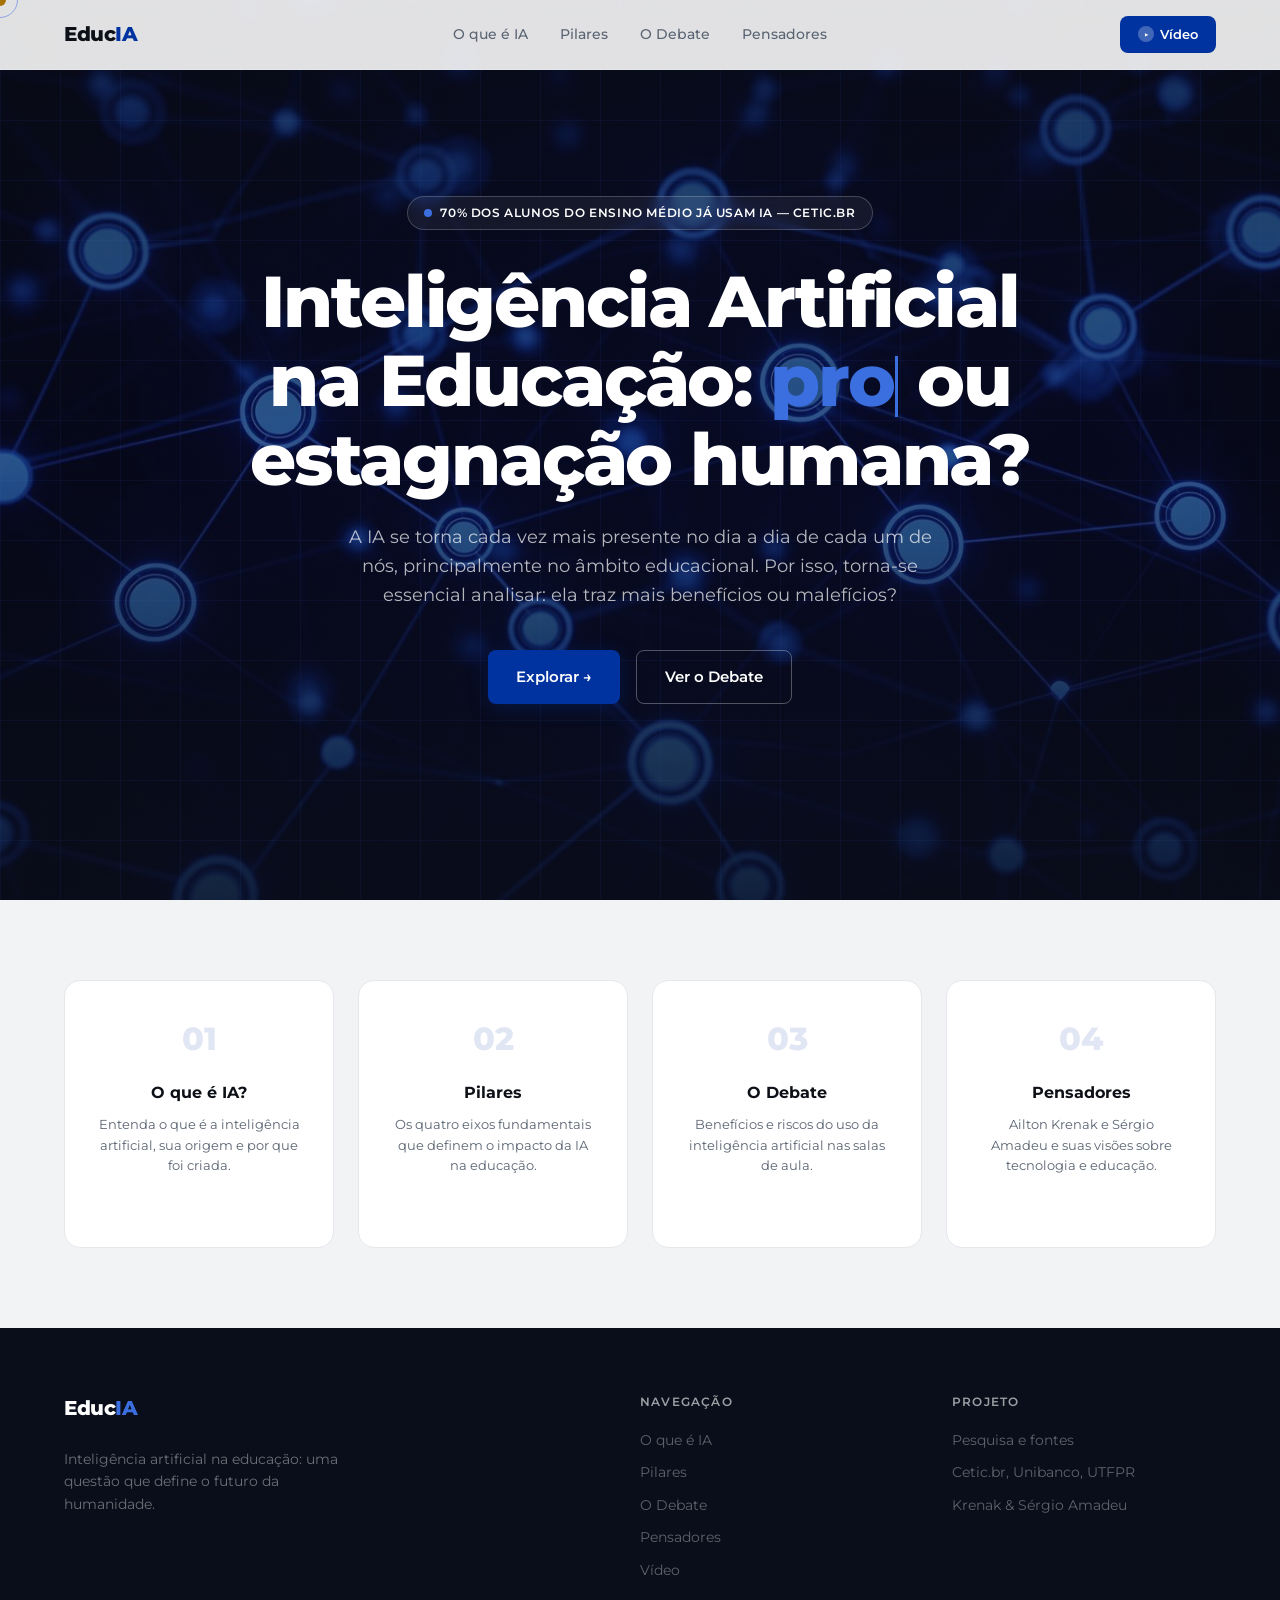
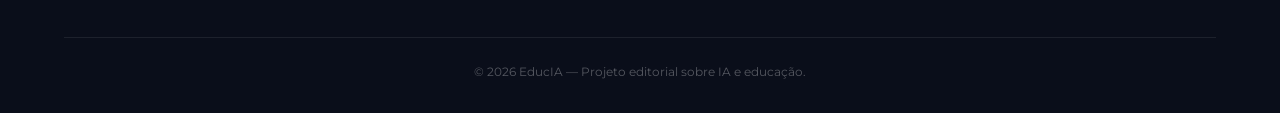
==== index.html @ 8407b337 "Add files via upload" ====
<!DOCTYPE html>
<html lang="pt-BR">
<head>
<meta charset="UTF-8"/><meta name="viewport" content="width=device-width,initial-scale=1.0"/>
<title>EducIA — IA na Educação</title>
<link rel="stylesheet" href="style.css">
<style>
  .hero{position:relative;min-height:100vh;display:flex;align-items:center;justify-content:center;overflow:hidden;text-align:center;color:#fff}
  .hero-bg{position:absolute;inset:0;width:100%;height:110%;object-fit:cover;z-index:0;animation:heroBgDrift 20s ease-in-out infinite alternate}
  @keyframes heroBgDrift{from{transform:scale(1.05) translateY(0)}to{transform:scale(1.12) translateY(-3%)}}
  .hero-overlay{position:absolute;inset:0;background:linear-gradient(180deg,rgba(10,14,26,.75) 0%,rgba(10,14,26,.5) 50%,rgba(10,14,26,.85) 100%);z-index:1}
  .hero-grid{position:absolute;inset:0;z-index:1;background-image:linear-gradient(rgba(59,111,224,.07) 1px,transparent 1px),linear-gradient(90deg,rgba(59,111,224,.07) 1px,transparent 1px);background-size:60px 60px;animation:gridMove 8s linear infinite}
  @keyframes gridMove{from{background-position:0 0}to{background-position:0 60px}}
  .particles{position:absolute;inset:0;z-index:1;pointer-events:none;overflow:hidden}
  .particle{position:absolute;border-radius:50%;background:rgba(59,111,224,.5);animation:floatUp linear infinite}
  @keyframes floatUp{0%{transform:translateY(100vh) scale(0);opacity:0}10%{opacity:1}90%{opacity:.5}100%{transform:translateY(-100px) scale(1);opacity:0}}
  .hero-content{position:relative;z-index:2;max-width:900px;padding:0 24px}
  .hero-content>*{opacity:0;transform:translateY(30px)}
  .hero-content.visible .badge{animation:fadeUp .7s .1s forwards}
  .hero-content.visible h1{animation:fadeUp .7s .3s forwards}
  .hero-content.visible .hero-sub{animation:fadeUp .7s .5s forwards}
  .hero-content.visible .hero-actions{animation:fadeUp .7s .7s forwards}
  @keyframes fadeUp{to{opacity:1;transform:translateY(0)}}
  .badge{display:inline-flex;align-items:center;gap:8px;padding:6px 16px;border-radius:999px;border:1px solid rgba(255,255,255,.2);background:rgba(255,255,255,.06);font-size:12px;font-weight:600;letter-spacing:.05em;margin-bottom:32px;backdrop-filter:blur(6px)}
  .dot{width:8px;height:8px;border-radius:50%;background:var(--cobalt-light);flex-shrink:0;animation:dotPulse 2s infinite}
  @keyframes dotPulse{0%,100%{box-shadow:0 0 0 0 rgba(59,111,224,.7)}50%{box-shadow:0 0 0 6px rgba(59,111,224,0)}}
  .hero h1{font-size:clamp(36px,6vw,72px);font-weight:800;line-height:1.1;letter-spacing:-.03em}
  .typewriter-wrap{display:inline;color:var(--cobalt-light)}
  #typewriter{display:inline}
  .cursor-blink{display:inline-block;width:3px;height:.85em;background:var(--cobalt-light);margin-left:2px;vertical-align:middle;animation:blink .7s step-end infinite}
  @keyframes blink{0%,100%{opacity:1}50%{opacity:0}}
  .hero-sub{margin-top:24px;font-size:18px;color:rgba(255,255,255,.7);max-width:600px;margin-left:auto;margin-right:auto}
  .hero-actions{margin-top:40px;display:flex;gap:16px;justify-content:center;flex-wrap:wrap}
  /* cards de navegação */
  .nav-cards{padding:80px 0;background:var(--muted)}
  .nav-cards-grid{display:grid;grid-template-columns:repeat(4,1fr);gap:24px}
  @media(max-width:900px){.nav-cards-grid{grid-template-columns:repeat(2,1fr)}}
  @media(max-width:560px){.nav-cards-grid{grid-template-columns:1fr}}
  .nav-card{display:block;background:var(--card);border:1px solid var(--border);border-radius:16px;padding:32px;transition:all .3s;text-align:center}
  .nav-card:hover{border-color:var(--cobalt);transform:translateY(-6px);box-shadow:0 16px 40px rgba(0,51,160,.1)}
  .nav-card-num{font-size:32px;font-weight:800;color:rgba(0,51,160,.12);margin-bottom:16px}
  .nav-card:hover .nav-card-num{color:var(--cobalt)}
  .nav-card h3{font-size:16px;font-weight:700;margin-bottom:8px;transition:color .3s}
  .nav-card:hover h3{color:var(--cobalt)}
  .nav-card p{font-size:13px;color:var(--muted-fg)}
  .nav-card .arrow{display:inline-block;margin-top:16px;font-size:13px;color:var(--cobalt);font-weight:600;opacity:0;transform:translateX(-8px);transition:opacity .3s,transform .3s}
  .nav-card:hover .arrow{opacity:1;transform:translateX(0)}
</style>
</head>
<body>
<div id="cursor"></div><div id="cursor-ring"></div><div id="progress-bar"></div>
<nav class="nav" id="navbar">
  <div class="nav-inner">
    <a href="index.html" class="logo">Educ<span>IA</span></a>
    <div class="nav-links">
      <a href="sobre.html">O que é IA</a>
      <a href="pilares.html">Pilares</a>
      <a href="debate.html">O Debate</a>
      <a href="pensadores.html">Pensadores</a>
    </div>
    <div class="nav-right">
      <a href="videos.html" class="nav-video-btn"><span class="play-icon">▶</span> Vídeo</a>
    </div>
  </div>
</nav>

<section class="hero">
  <img src="hero-bg.jpg" alt="" class="hero-bg"/>
  <div class="hero-overlay"></div>
  <div class="hero-grid"></div>
  <div class="particles" id="particles"></div>
  <div class="hero-content" id="heroContent">
    <div class="badge"><span class="dot"></span> 70% DOS ALUNOS DO ENSINO MÉDIO JÁ USAM IA — CETIC.BR</div>
    <h1>Inteligência Artificial na Educação: <span class="typewriter-wrap"><span id="typewriter"></span><span class="cursor-blink"></span></span> ou estagnação humana?</h1>
    <p class="hero-sub">A IA se torna cada vez mais presente no dia a dia de cada um de nós, principalmente no âmbito educacional. Por isso, torna-se essencial analisar: ela traz mais benefícios ou malefícios?</p>
    <div class="hero-actions">
      <a href="sobre.html" class="btn btn-primary">Explorar →</a>
      <a href="debate.html" class="btn btn-outline">Ver o Debate</a>
    </div>
  </div>
</section>

<section class="nav-cards">
  <div class="container">
    <div class="nav-cards-grid stagger">
      <a href="sobre.html" class="nav-card">
        <div class="nav-card-num">01</div>
        <h3>O que é IA?</h3>
        <p>Entenda o que é a inteligência artificial, sua origem e por que foi criada.</p>
        <div class="arrow">Explorar →</div>
      </a>
      <a href="pilares.html" class="nav-card">
        <div class="nav-card-num">02</div>
        <h3>Pilares</h3>
        <p>Os quatro eixos fundamentais que definem o impacto da IA na educação.</p>
        <div class="arrow">Explorar →</div>
      </a>
      <a href="debate.html" class="nav-card">
        <div class="nav-card-num">03</div>
        <h3>O Debate</h3>
        <p>Benefícios e riscos do uso da inteligência artificial nas salas de aula.</p>
        <div class="arrow">Explorar →</div>
      </a>
      <a href="pensadores.html" class="nav-card">
        <div class="nav-card-num">04</div>
        <h3>Pensadores</h3>
        <p>Ailton Krenak e Sérgio Amadeu e suas visões sobre tecnologia e educação.</p>
        <div class="arrow">Explorar →</div>
      </a>
    </div>
  </div>
</section>

<footer id="contato">
  <div class="container">
    <div class="footer-grid">
      <div><a href="index.html" class="logo" style="color:#fff">Educ<span style="color:var(--cobalt-light)">IA</span></a><p>Inteligência artificial na educação: uma questão que define o futuro da humanidade.</p></div>
      <div><h4>Navegação</h4><a href="sobre.html">O que é IA</a><br><a href="pilares.html">Pilares</a><br><a href="debate.html">O Debate</a><br><a href="pensadores.html">Pensadores</a><br><a href="videos.html">Vídeo</a></div>
      <div><h4>Projeto</h4><a href="#">Pesquisa e fontes</a><br><a href="#">Cetic.br, Unibanco, UTFPR</a><br><a href="#">Krenak &amp; Sérgio Amadeu</a></div>
    </div>
    <div class="footer-bottom">© 2026 EducIA — Projeto editorial sobre IA e educação.</div>
  </div>
</footer>
<script src="script.js"></script>
<script>
window.addEventListener('load',()=>document.getElementById('heroContent').classList.add('visible'));
const pc=document.getElementById('particles');
for(let i=0;i<22;i++){const p=document.createElement('div');p.className='particle';const s=Math.random()*4+2;p.style.cssText=`width:${s}px;height:${s}px;left:${Math.random()*100}%;animation-duration:${Math.random()*10+8}s;animation-delay:${Math.random()*8}s;opacity:${Math.random()*.4+.15}`;pc.appendChild(p)}
const words=['progresso','inovação','o futuro','a solução?'];let wi=0,ci=0,deleting=false;
const tw=document.getElementById('typewriter');
function type(){const word=words[wi];if(!deleting){tw.textContent=word.slice(0,++ci);if(ci===word.length){deleting=true;setTimeout(type,1800);return}}else{tw.textContent=word.slice(0,--ci);if(ci===0){deleting=false;wi=(wi+1)%words.length}}setTimeout(type,deleting?60:100)}
setTimeout(type,1200);
</script>
</body></html>
---- style.css ----
@import url('https://fonts.googleapis.com/css2?family=Montserrat:wght@400;500;600;700;800&display=swap');
:root{--cobalt:#0033A0;--cobalt-light:#3B6FE0;--bg:#FAFAFA;--card:#FFFFFF;--foreground:#0D1117;--muted:#F1F3F5;--muted-fg:#5A6472;--border:#E5E7EB;--destructive:#C0392B;--deep-dark:#0A0E1A}
*{box-sizing:border-box;margin:0;padding:0}
html{scroll-behavior:smooth}
body{font-family:'Montserrat',sans-serif;background:var(--bg);color:var(--foreground);line-height:1.6;-webkit-font-smoothing:antialiased;overflow-x:hidden;cursor:none}
#cursor{position:fixed;width:12px;height:12px;border-radius:50%;background:var(--cobalt-light);pointer-events:none;z-index:9999;transform:translate(-50%,-50%);transition:transform .1s,width .2s,height .2s;mix-blend-mode:difference}
#cursor-ring{position:fixed;width:36px;height:36px;border-radius:50%;border:1.5px solid var(--cobalt-light);pointer-events:none;z-index:9998;transform:translate(-50%,-50%);transition:left .12s ease-out,top .12s ease-out;opacity:0.5}
.container{max-width:1200px;margin:0 auto;padding:0 24px}
a{color:inherit;text-decoration:none;cursor:none}
ul{list-style:none}
/* Navbar */
.nav{position:fixed;top:0;left:0;right:0;z-index:50;background:rgba(255,255,255,0.88);backdrop-filter:blur(12px);border-bottom:1px solid var(--border);transition:box-shadow .3s}
.nav.scrolled{box-shadow:0 4px 24px rgba(0,0,0,0.08)}
.nav-inner{display:grid;grid-template-columns:1fr auto 1fr;align-items:center;padding:16px 24px;max-width:1200px;margin:0 auto}
.logo{font-weight:800;font-size:20px;letter-spacing:-0.02em;display:inline-block}
.logo span{color:var(--cobalt)}
.logo:hover{animation:glitch .4s steps(1) forwards}
@keyframes glitch{0%{text-shadow:none}20%{text-shadow:-2px 0 #ff003c,2px 0 #00ffcc;letter-spacing:0.05em}40%{text-shadow:2px 0 #ff003c,-2px 0 #00ffcc;letter-spacing:-0.05em}60%{text-shadow:-1px 0 #ff003c,1px 0 #00ffcc}80%{text-shadow:1px 0 #ff003c,-1px 0 #00ffcc}100%{text-shadow:none}}
.nav-links{display:flex;gap:32px;justify-content:center}
.nav-right{display:flex;justify-content:flex-end}
.nav-links a{font-size:14px;color:var(--muted-fg);font-weight:500;position:relative;transition:color .2s}
.nav-links a::after{content:'';position:absolute;bottom:-4px;left:0;width:0;height:2px;background:var(--cobalt);border-radius:2px;transition:width .3s}
.nav-links a:hover,.nav-links a.active{color:var(--cobalt)}
.nav-links a:hover::after,.nav-links a.active::after{width:100%}
.nav-video-btn{display:inline-flex;align-items:center;gap:6px;padding:8px 18px;border-radius:8px;background:var(--cobalt);color:#fff;font-size:13px;font-weight:600;transition:all .25s}
.nav-video-btn:hover,.nav-video-btn.active{background:var(--cobalt-light);box-shadow:0 4px 16px rgba(0,51,160,0.3)}
.nav-video-btn .play-icon{width:16px;height:16px;border-radius:50%;background:rgba(255,255,255,0.25);display:flex;align-items:center;justify-content:center;font-size:8px}
@media(max-width:768px){.nav-links{gap:12px;flex-wrap:wrap}.nav-links a{font-size:11px}.nav-inner{grid-template-columns:1fr;gap:10px;padding:12px 16px}.nav-right{justify-content:center}}
/* Buttons */
.btn{display:inline-flex;align-items:center;gap:8px;padding:14px 28px;border-radius:8px;font-weight:600;font-size:15px;transition:all .25s;border:none;cursor:none;position:relative;overflow:hidden}
.btn::before{content:'';position:absolute;inset:0;background:linear-gradient(120deg,transparent 30%,rgba(255,255,255,0.2),transparent 70%);transform:translateX(-100%);transition:transform .5s}
.btn:hover::before{transform:translateX(100%)}
.btn-primary{background:var(--cobalt);color:#fff;box-shadow:0 4px 20px rgba(0,51,160,0.3)}
.btn-primary:hover{background:var(--cobalt-light);transform:translateY(-2px);box-shadow:0 8px 28px rgba(0,51,160,0.4)}
.btn-outline{background:transparent;color:#fff;border:1px solid rgba(255,255,255,0.3)}
.btn-outline:hover{background:rgba(255,255,255,0.12);transform:translateY(-2px)}
/* Page header (for inner pages) */
.page-hero{padding:160px 0 80px;background:var(--deep-dark);color:#fff;text-align:center;position:relative;overflow:hidden}
.page-hero::before{content:'';position:absolute;inset:0;background-image:linear-gradient(rgba(59,111,224,0.07) 1px,transparent 1px),linear-gradient(90deg,rgba(59,111,224,0.07) 1px,transparent 1px);background-size:60px 60px;animation:gridMove 8s linear infinite}
@keyframes gridMove{from{background-position:0 0}to{background-position:0 60px}}
.page-hero-content{position:relative;z-index:1}
.page-hero .eyebrow{color:var(--cobalt-light)}
.page-hero h1{font-size:clamp(32px,5vw,56px);font-weight:800;letter-spacing:-0.03em;margin-top:12px;opacity:0;transform:translateY(24px);animation:fadeUp .7s .2s forwards}
.page-hero p{margin-top:16px;font-size:18px;color:rgba(255,255,255,0.6);max-width:600px;margin-left:auto;margin-right:auto;opacity:0;transform:translateY(24px);animation:fadeUp .7s .4s forwards}
@keyframes fadeUp{to{opacity:1;transform:translateY(0)}}
/* Sections */
.section{padding:96px 0}
.eyebrow{font-size:12px;font-weight:700;letter-spacing:0.2em;text-transform:uppercase;color:var(--cobalt);display:inline-block}
h2{font-size:clamp(28px,4vw,40px);font-weight:700;letter-spacing:-0.02em;margin-top:12px;line-height:1.2}
.section-intro{max-width:640px;margin:0 auto 64px;text-align:center}
.section-intro p{margin-top:16px;color:var(--muted-fg)}
/* Cards */
.card{background:var(--card);border:1px solid var(--border);border-radius:16px;padding:32px;transition:box-shadow .3s,transform .3s}
.card:hover{box-shadow:0 8px 32px rgba(0,51,160,0.08);transform:translateY(-2px)}
.card h3{font-size:18px;margin-bottom:16px}
.card ul li{display:flex;gap:12px;margin-bottom:16px;font-size:14px}
.card ul li::before{content:"";width:6px;height:6px;border-radius:50%;background:var(--cobalt);margin-top:8px;flex-shrink:0}
.card ul li span{color:var(--muted-fg)}
.card ul li b{color:var(--foreground);font-weight:600}
/* Reveal animations */
.reveal{opacity:0;transform:translateY(40px);transition:opacity .7s ease,transform .7s ease}
.reveal.visible{opacity:1;transform:translateY(0)}
.reveal-left{opacity:0;transform:translateX(-40px);transition:opacity .7s ease,transform .7s ease}
.reveal-left.visible{opacity:1;transform:translateX(0)}
.reveal-right{opacity:0;transform:translateX(40px);transition:opacity .7s ease,transform .7s ease}
.reveal-right.visible{opacity:1;transform:translateX(0)}
.stagger>*{opacity:0;transform:translateY(30px);transition:opacity .6s ease,transform .6s ease}
.stagger.visible>*:nth-child(1){opacity:1;transform:none;transition-delay:.05s}
.stagger.visible>*:nth-child(2){opacity:1;transform:none;transition-delay:.15s}
.stagger.visible>*:nth-child(3){opacity:1;transform:none;transition-delay:.25s}
.stagger.visible>*:nth-child(4){opacity:1;transform:none;transition-delay:.35s}
/* Progress bar */
#progress-bar{position:fixed;top:0;left:0;height:3px;width:0%;background:linear-gradient(90deg,var(--cobalt),var(--cobalt-light),#00c6ff);z-index:100;transition:width .1s;box-shadow:0 0 10px rgba(59,111,224,0.7)}
/* Footer */
footer{background:var(--deep-dark);color:#fff;padding:64px 0 32px}
.footer-grid{display:grid;grid-template-columns:2fr 1fr 1fr;gap:48px}
@media(max-width:768px){.footer-grid{grid-template-columns:1fr;gap:32px}}
footer p{color:rgba(255,255,255,0.4);font-size:14px;margin-top:16px;max-width:300px}
footer h4{font-size:12px;font-weight:600;text-transform:uppercase;letter-spacing:0.1em;color:rgba(255,255,255,0.6);margin-bottom:16px}
footer a{display:inline-block;font-size:14px;color:rgba(255,255,255,0.35);margin-bottom:8px;transition:color .2s,transform .2s}
footer a:hover{color:#fff;transform:translateX(4px)}
.footer-bottom{border-top:1px solid rgba(255,255,255,0.08);margin-top:48px;padding-top:24px;text-align:center;font-size:12px;color:rgba(255,255,255,0.3)}
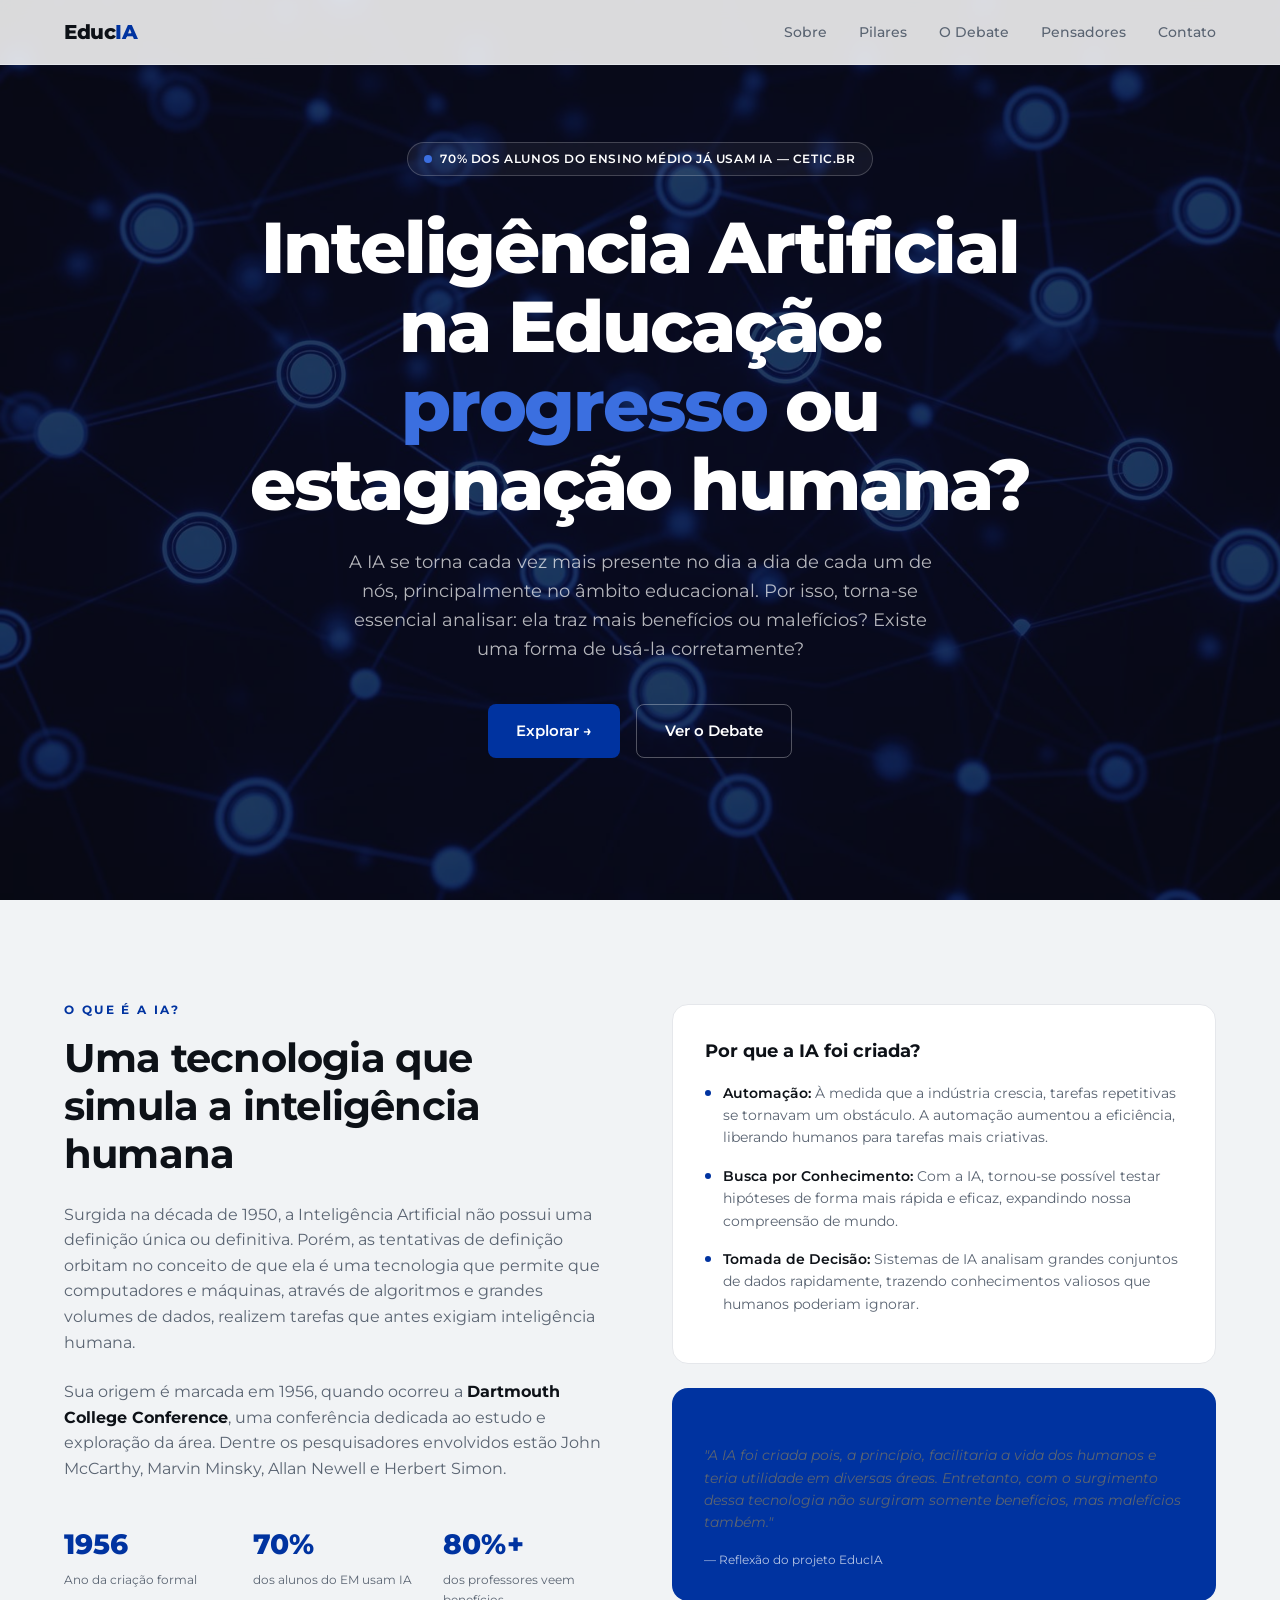
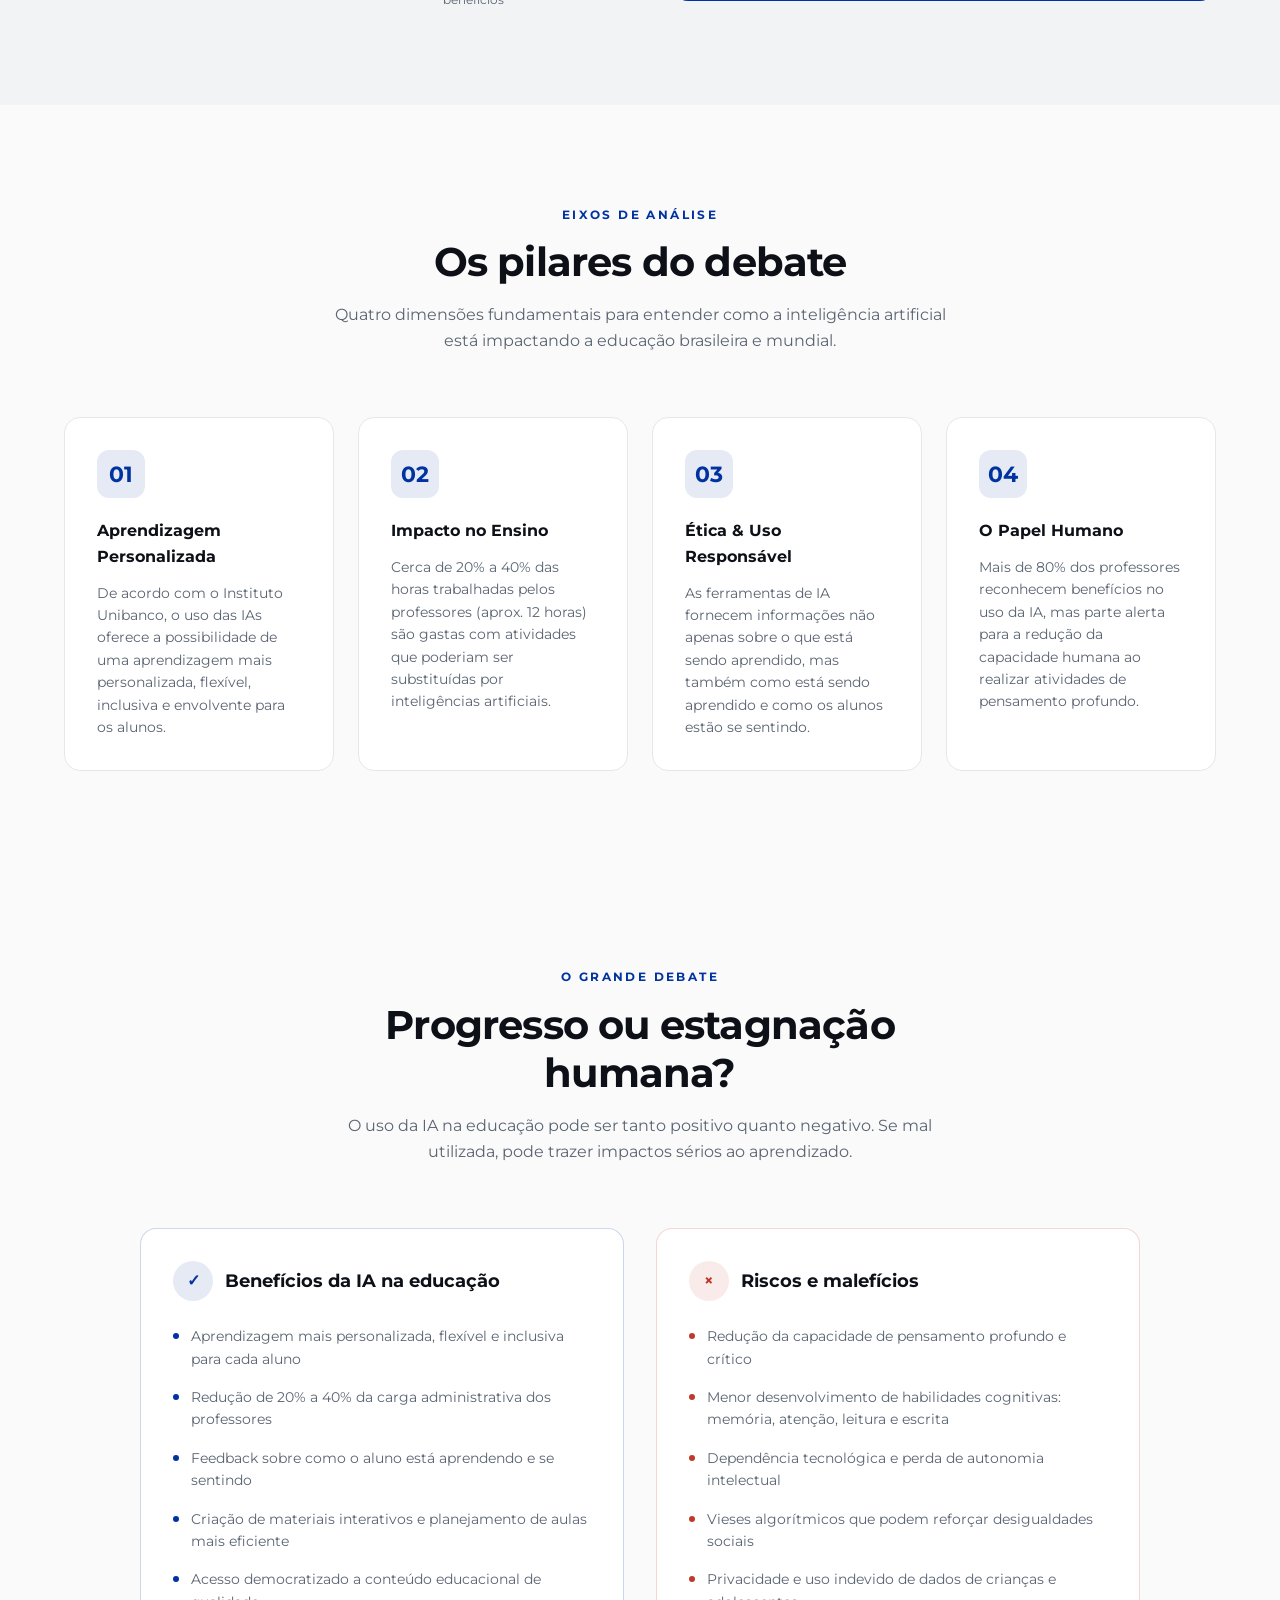
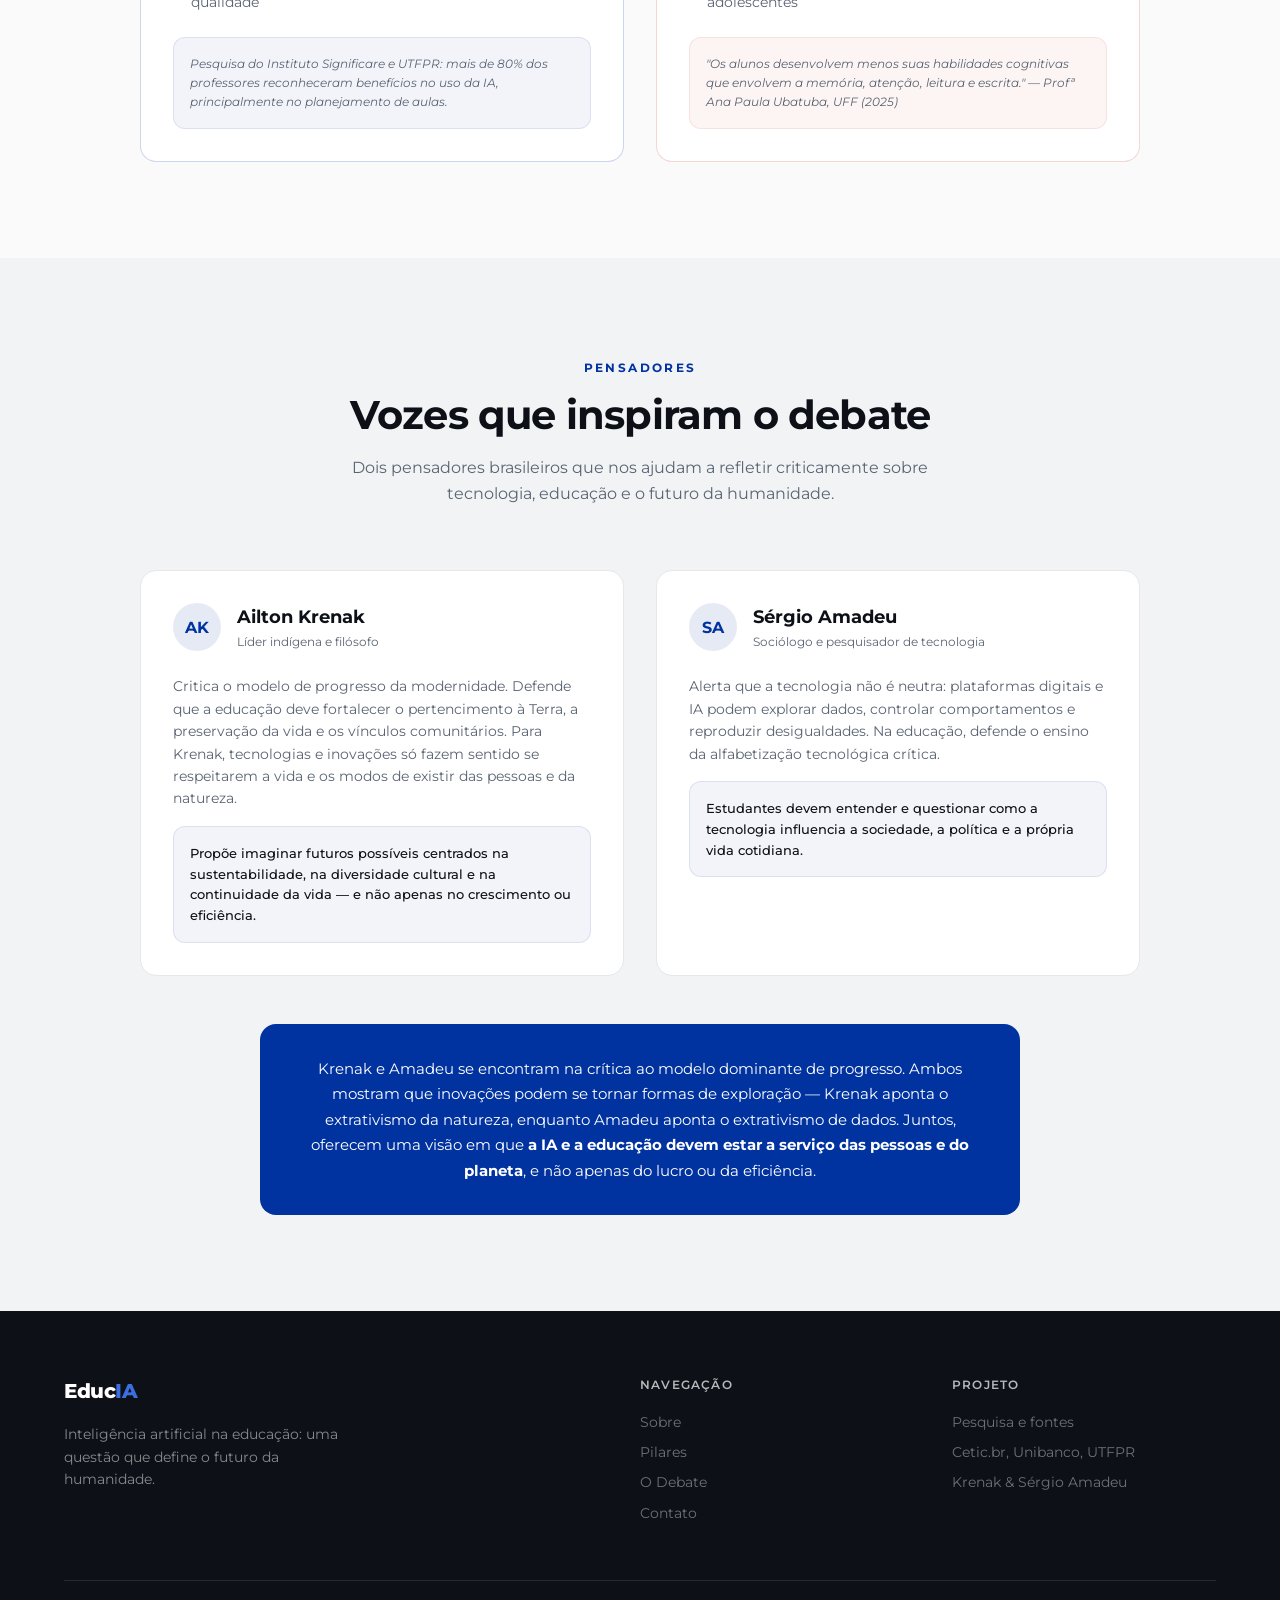
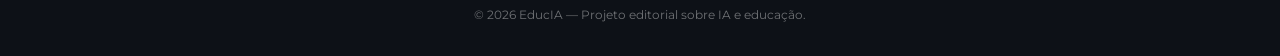
==== commit 3520de0c: "Add files via upload" ====
--- a/index.html
+++ b/index.html
@@ -1,134 +1,326 @@
 <!DOCTYPE html>
 <html lang="pt-BR">
 <head>
-<meta charset="UTF-8"/><meta name="viewport" content="width=device-width,initial-scale=1.0"/>
-<title>EducIA — IA na Educação</title>
-<link rel="stylesheet" href="style.css">
+<meta charset="UTF-8" />
+<meta name="viewport" content="width=device-width, initial-scale=1.0" />
+<title>EducIA — Inteligência Artificial na Educação: progresso ou estagnação?</title>
+<meta name="description" content="Debate crítico sobre o uso da Inteligência Artificial na educação: benefícios, riscos e o futuro da aprendizagem humana." />
+<link href="https://fonts.googleapis.com/css2?family=Montserrat:wght@400;500;600;700;800&display=swap" rel="stylesheet">
 <style>
-  .hero{position:relative;min-height:100vh;display:flex;align-items:center;justify-content:center;overflow:hidden;text-align:center;color:#fff}
-  .hero-bg{position:absolute;inset:0;width:100%;height:110%;object-fit:cover;z-index:0;animation:heroBgDrift 20s ease-in-out infinite alternate}
-  @keyframes heroBgDrift{from{transform:scale(1.05) translateY(0)}to{transform:scale(1.12) translateY(-3%)}}
-  .hero-overlay{position:absolute;inset:0;background:linear-gradient(180deg,rgba(10,14,26,.75) 0%,rgba(10,14,26,.5) 50%,rgba(10,14,26,.85) 100%);z-index:1}
-  .hero-grid{position:absolute;inset:0;z-index:1;background-image:linear-gradient(rgba(59,111,224,.07) 1px,transparent 1px),linear-gradient(90deg,rgba(59,111,224,.07) 1px,transparent 1px);background-size:60px 60px;animation:gridMove 8s linear infinite}
-  @keyframes gridMove{from{background-position:0 0}to{background-position:0 60px}}
-  .particles{position:absolute;inset:0;z-index:1;pointer-events:none;overflow:hidden}
-  .particle{position:absolute;border-radius:50%;background:rgba(59,111,224,.5);animation:floatUp linear infinite}
-  @keyframes floatUp{0%{transform:translateY(100vh) scale(0);opacity:0}10%{opacity:1}90%{opacity:.5}100%{transform:translateY(-100px) scale(1);opacity:0}}
+  :root{
+    --cobalt:#0033A0;
+    --cobalt-light:#3B6FE0;
+    --bg:#FAFAFA;
+    --card:#FFFFFF;
+    --foreground:#0D1117;
+    --muted:#F1F3F5;
+    --muted-fg:#5A6472;
+    --border:#E5E7EB;
+    --destructive:#C0392B;
+    --deep-dark:#0A0E1A;
+  }
+  *{box-sizing:border-box;margin:0;padding:0}
+  html{scroll-behavior:smooth}
+  body{
+    font-family:'Montserrat',sans-serif;
+    background:var(--bg);
+    color:var(--foreground);
+    line-height:1.6;
+    -webkit-font-smoothing:antialiased;
+  }
+  .container{max-width:1200px;margin:0 auto;padding:0 24px}
+  a{color:inherit;text-decoration:none}
+  ul{list-style:none}
+
+  /* Navbar */
+  .nav{
+    position:fixed;top:0;left:0;right:0;z-index:50;
+    background:rgba(255,255,255,0.85);
+    backdrop-filter:blur(10px);
+    border-bottom:1px solid var(--border);
+  }
+  .nav-inner{display:flex;align-items:center;justify-content:space-between;padding:16px 24px;max-width:1200px;margin:0 auto}
+  .logo{font-weight:800;font-size:20px;letter-spacing:-0.02em}
+  .logo span{color:var(--cobalt)}
+  .nav-links{display:flex;gap:32px}
+  .nav-links a{font-size:14px;color:var(--muted-fg);font-weight:500;transition:color .2s}
+  .nav-links a:hover{color:var(--cobalt)}
+  @media(max-width:768px){.nav-links{display:none}}
+
+  /* Buttons */
+  .btn{display:inline-flex;align-items:center;gap:8px;padding:14px 28px;border-radius:8px;font-weight:600;font-size:15px;transition:all .2s;border:none;cursor:pointer}
+  .btn-primary{background:var(--cobalt);color:#fff}
+  .btn-primary:hover{background:var(--cobalt-light);transform:translateY(-1px)}
+  .btn-outline{background:transparent;color:#fff;border:1px solid rgba(255,255,255,0.3)}
+  .btn-outline:hover{background:rgba(255,255,255,0.1)}
+
+  /* Hero */
+  .hero{
+    position:relative;min-height:100vh;display:flex;align-items:center;justify-content:center;
+    overflow:hidden;text-align:center;color:#fff;
+  }
+  .hero-bg{position:absolute;inset:0;width:100%;height:100%;object-fit:cover;z-index:0}
+  .hero-overlay{position:absolute;inset:0;background:rgba(10,14,26,0.7);z-index:1}
   .hero-content{position:relative;z-index:2;max-width:900px;padding:0 24px}
-  .hero-content>*{opacity:0;transform:translateY(30px)}
-  .hero-content.visible .badge{animation:fadeUp .7s .1s forwards}
-  .hero-content.visible h1{animation:fadeUp .7s .3s forwards}
-  .hero-content.visible .hero-sub{animation:fadeUp .7s .5s forwards}
-  .hero-content.visible .hero-actions{animation:fadeUp .7s .7s forwards}
-  @keyframes fadeUp{to{opacity:1;transform:translateY(0)}}
-  .badge{display:inline-flex;align-items:center;gap:8px;padding:6px 16px;border-radius:999px;border:1px solid rgba(255,255,255,.2);background:rgba(255,255,255,.06);font-size:12px;font-weight:600;letter-spacing:.05em;margin-bottom:32px;backdrop-filter:blur(6px)}
-  .dot{width:8px;height:8px;border-radius:50%;background:var(--cobalt-light);flex-shrink:0;animation:dotPulse 2s infinite}
-  @keyframes dotPulse{0%,100%{box-shadow:0 0 0 0 rgba(59,111,224,.7)}50%{box-shadow:0 0 0 6px rgba(59,111,224,0)}}
-  .hero h1{font-size:clamp(36px,6vw,72px);font-weight:800;line-height:1.1;letter-spacing:-.03em}
-  .typewriter-wrap{display:inline;color:var(--cobalt-light)}
-  #typewriter{display:inline}
-  .cursor-blink{display:inline-block;width:3px;height:.85em;background:var(--cobalt-light);margin-left:2px;vertical-align:middle;animation:blink .7s step-end infinite}
-  @keyframes blink{0%,100%{opacity:1}50%{opacity:0}}
-  .hero-sub{margin-top:24px;font-size:18px;color:rgba(255,255,255,.7);max-width:600px;margin-left:auto;margin-right:auto}
+  .badge{display:inline-flex;align-items:center;gap:8px;padding:6px 16px;border-radius:999px;border:1px solid rgba(255,255,255,0.2);background:rgba(255,255,255,0.05);font-size:12px;font-weight:600;letter-spacing:0.05em;margin-bottom:32px}
+  .dot{width:8px;height:8px;border-radius:50%;background:var(--cobalt-light);animation:pulse 2s infinite}
+  @keyframes pulse{0%,100%{opacity:1}50%{opacity:0.4}}
+  .hero h1{font-size:clamp(36px,6vw,72px);font-weight:800;line-height:1.1;letter-spacing:-0.03em}
+  .hero h1 .accent{color:var(--cobalt-light)}
+  .hero p{margin-top:24px;font-size:18px;color:rgba(255,255,255,0.7);max-width:600px;margin-left:auto;margin-right:auto}
   .hero-actions{margin-top:40px;display:flex;gap:16px;justify-content:center;flex-wrap:wrap}
-  /* cards de navegação */
-  .nav-cards{padding:80px 0;background:var(--muted)}
-  .nav-cards-grid{display:grid;grid-template-columns:repeat(4,1fr);gap:24px}
-  @media(max-width:900px){.nav-cards-grid{grid-template-columns:repeat(2,1fr)}}
-  @media(max-width:560px){.nav-cards-grid{grid-template-columns:1fr}}
-  .nav-card{display:block;background:var(--card);border:1px solid var(--border);border-radius:16px;padding:32px;transition:all .3s;text-align:center}
-  .nav-card:hover{border-color:var(--cobalt);transform:translateY(-6px);box-shadow:0 16px 40px rgba(0,51,160,.1)}
-  .nav-card-num{font-size:32px;font-weight:800;color:rgba(0,51,160,.12);margin-bottom:16px}
-  .nav-card:hover .nav-card-num{color:var(--cobalt)}
-  .nav-card h3{font-size:16px;font-weight:700;margin-bottom:8px;transition:color .3s}
-  .nav-card:hover h3{color:var(--cobalt)}
-  .nav-card p{font-size:13px;color:var(--muted-fg)}
-  .nav-card .arrow{display:inline-block;margin-top:16px;font-size:13px;color:var(--cobalt);font-weight:600;opacity:0;transform:translateX(-8px);transition:opacity .3s,transform .3s}
-  .nav-card:hover .arrow{opacity:1;transform:translateX(0)}
+
+  /* Sections */
+  section{padding:96px 0}
+  .eyebrow{font-size:12px;font-weight:700;letter-spacing:0.2em;text-transform:uppercase;color:var(--cobalt)}
+  h2{font-size:clamp(28px,4vw,40px);font-weight:700;letter-spacing:-0.02em;margin-top:12px;line-height:1.2}
+  .section-intro{max-width:640px;margin:0 auto 64px;text-align:center}
+  .section-intro p{margin-top:16px;color:var(--muted-fg)}
+
+  /* About */
+  .about{background:var(--muted)}
+  .about-grid{display:grid;grid-template-columns:1fr 1fr;gap:64px;align-items:center}
+  @media(max-width:900px){.about-grid{grid-template-columns:1fr}}
+  .about p{color:var(--muted-fg);margin-top:24px}
+  .about strong{color:var(--foreground)}
+  .stats{display:grid;grid-template-columns:repeat(3,1fr);gap:24px;margin-top:40px}
+  .stat-val{font-size:28px;font-weight:800;color:var(--cobalt)}
+  .stat-lbl{font-size:12px;color:var(--muted-fg);margin-top:4px}
+  .card{background:var(--card);border:1px solid var(--border);border-radius:16px;padding:32px}
+  .card h3{font-size:18px;margin-bottom:16px}
+  .card ul li{display:flex;gap:12px;margin-bottom:16px;font-size:14px}
+  .card ul li::before{content:"";width:6px;height:6px;border-radius:50%;background:var(--cobalt);margin-top:8px;flex-shrink:0}
+  .card ul li span{color:var(--muted-fg)}
+  .card ul li b{color:var(--foreground);font-weight:600}
+  .quote-card{background:var(--cobalt);color:#fff;border-radius:16px;padding:32px;margin-top:24px}
+  .quote-card p{font-style:italic;font-size:14px}
+  .quote-card .src{margin-top:16px;font-size:12px;opacity:0.7}
+
+  /* Pillars */
+  .pillars-grid{display:grid;grid-template-columns:repeat(4,1fr);gap:24px}
+  @media(max-width:900px){.pillars-grid{grid-template-columns:repeat(2,1fr)}}
+  @media(max-width:560px){.pillars-grid{grid-template-columns:1fr}}
+  .pillar{padding:32px;border-radius:16px;background:var(--card);border:1px solid var(--border);transition:all .3s}
+  .pillar:hover{border-color:var(--cobalt);transform:translateY(-4px);box-shadow:0 10px 30px rgba(0,51,160,0.08)}
+  .pillar-icon{width:48px;height:48px;border-radius:12px;background:rgba(0,51,160,0.1);display:flex;align-items:center;justify-content:center;margin-bottom:20px;color:var(--cobalt);font-size:22px;font-weight:700}
+  .pillar h3{font-size:16px;margin-bottom:12px}
+  .pillar p{font-size:14px;color:var(--muted-fg)}
+
+  /* Debate */
+  .debate-grid{display:grid;grid-template-columns:1fr 1fr;gap:32px;max-width:1000px;margin:0 auto}
+  @media(max-width:768px){.debate-grid{grid-template-columns:1fr}}
+  .debate-card{background:var(--card);border-radius:16px;padding:32px;border:1px solid var(--border)}
+  .debate-card.benefit{border-color:rgba(0,51,160,0.2)}
+  .debate-card.risk{border-color:rgba(192,57,43,0.2)}
+  .debate-head{display:flex;align-items:center;gap:12px;margin-bottom:24px}
+  .debate-icon{width:40px;height:40px;border-radius:50%;display:flex;align-items:center;justify-content:center;font-weight:700}
+  .benefit .debate-icon{background:rgba(0,51,160,0.1);color:var(--cobalt)}
+  .risk .debate-icon{background:rgba(192,57,43,0.1);color:var(--destructive)}
+  .debate-head h3{font-size:18px}
+  .debate-card ul li{display:flex;gap:12px;margin-bottom:16px;font-size:14px;color:var(--muted-fg)}
+  .debate-card ul li::before{content:"";width:6px;height:6px;border-radius:50%;margin-top:8px;flex-shrink:0}
+  .benefit ul li::before{background:var(--cobalt)}
+  .risk ul li::before{background:var(--destructive)}
+  .debate-quote{margin-top:24px;padding:16px;border-radius:12px;font-size:12px;color:var(--muted-fg);font-style:italic}
+  .benefit .debate-quote{background:rgba(0,51,160,0.05);border:1px solid rgba(0,51,160,0.1)}
+  .risk .debate-quote{background:rgba(192,57,43,0.05);border:1px solid rgba(192,57,43,0.1)}
+
+  /* Thinkers */
+  .thinkers{background:var(--muted)}
+  .thinkers-grid{display:grid;grid-template-columns:1fr 1fr;gap:32px;max-width:1000px;margin:0 auto}
+  @media(max-width:768px){.thinkers-grid{grid-template-columns:1fr}}
+  .thinker{background:var(--card);border:1px solid var(--border);border-radius:16px;padding:32px}
+  .thinker-head{display:flex;align-items:center;gap:16px;margin-bottom:24px}
+  .thinker-avatar{width:48px;height:48px;border-radius:50%;background:rgba(0,51,160,0.1);color:var(--cobalt);display:flex;align-items:center;justify-content:center;font-weight:700}
+  .thinker-name{font-size:18px;font-weight:700}
+  .thinker-role{font-size:12px;color:var(--muted-fg)}
+  .thinker p{font-size:14px;color:var(--muted-fg);margin-bottom:16px}
+  .thinker-idea{padding:16px;background:rgba(0,51,160,0.05);border:1px solid rgba(0,51,160,0.1);border-radius:12px;font-size:13px;font-weight:500}
+  .synthesis{margin-top:48px;max-width:760px;margin-left:auto;margin-right:auto;background:var(--cobalt);color:#fff;border-radius:16px;padding:32px;text-align:center;font-size:15px;line-height:1.7}
+
+  /* Footer */
+  footer{background:var(--foreground);color:#fff;padding:64px 0 32px}
+  .footer-grid{display:grid;grid-template-columns:2fr 1fr 1fr;gap:48px}
+  @media(max-width:768px){.footer-grid{grid-template-columns:1fr;gap:32px}}
+  footer p{color:rgba(255,255,255,0.5);font-size:14px;margin-top:16px;max-width:300px}
+  footer h4{font-size:12px;font-weight:600;text-transform:uppercase;letter-spacing:0.1em;color:rgba(255,255,255,0.7);margin-bottom:16px}
+  footer a{display:block;font-size:14px;color:rgba(255,255,255,0.4);margin-bottom:8px;transition:color .2s}
+  footer a:hover{color:#fff}
+  .footer-bottom{border-top:1px solid rgba(255,255,255,0.1);margin-top:48px;padding-top:24px;text-align:center;font-size:12px;color:rgba(255,255,255,0.4)}
 </style>
 </head>
 <body>
-<div id="cursor"></div><div id="cursor-ring"></div><div id="progress-bar"></div>
-<nav class="nav" id="navbar">
+
+<nav class="nav">
   <div class="nav-inner">
-    <a href="index.html" class="logo">Educ<span>IA</span></a>
+    <div class="logo">Educ<span>IA</span></div>
     <div class="nav-links">
-      <a href="sobre.html">O que é IA</a>
-      <a href="pilares.html">Pilares</a>
-      <a href="debate.html">O Debate</a>
-      <a href="pensadores.html">Pensadores</a>
-    </div>
-    <div class="nav-right">
-      <a href="videos.html" class="nav-video-btn"><span class="play-icon">▶</span> Vídeo</a>
+      <a href="#sobre">Sobre</a>
+      <a href="#pilares">Pilares</a>
+      <a href="#debate">O Debate</a>
+      <a href="#pensadores">Pensadores</a>
+      <a href="#contato">Contato</a>
     </div>
   </div>
 </nav>
 
+<!-- HERO -->
 <section class="hero">
-  <img src="hero-bg.jpg" alt="" class="hero-bg"/>
+  <img src="hero-bg.jpg" alt="" class="hero-bg" />
   <div class="hero-overlay"></div>
-  <div class="hero-grid"></div>
-  <div class="particles" id="particles"></div>
-  <div class="hero-content" id="heroContent">
+  <div class="hero-content">
     <div class="badge"><span class="dot"></span> 70% DOS ALUNOS DO ENSINO MÉDIO JÁ USAM IA — CETIC.BR</div>
-    <h1>Inteligência Artificial na Educação: <span class="typewriter-wrap"><span id="typewriter"></span><span class="cursor-blink"></span></span> ou estagnação humana?</h1>
-    <p class="hero-sub">A IA se torna cada vez mais presente no dia a dia de cada um de nós, principalmente no âmbito educacional. Por isso, torna-se essencial analisar: ela traz mais benefícios ou malefícios?</p>
+    <h1>Inteligência Artificial na Educação: <span class="accent">progresso</span> ou estagnação humana?</h1>
+    <p>A IA se torna cada vez mais presente no dia a dia de cada um de nós, principalmente no âmbito educacional. Por isso, torna-se essencial analisar: ela traz mais benefícios ou malefícios? Existe uma forma de usá-la corretamente?</p>
     <div class="hero-actions">
-      <a href="sobre.html" class="btn btn-primary">Explorar →</a>
-      <a href="debate.html" class="btn btn-outline">Ver o Debate</a>
-    </div>
-  </div>
-</section>
-
-<section class="nav-cards">
-  <div class="container">
-    <div class="nav-cards-grid stagger">
-      <a href="sobre.html" class="nav-card">
-        <div class="nav-card-num">01</div>
-        <h3>O que é IA?</h3>
-        <p>Entenda o que é a inteligência artificial, sua origem e por que foi criada.</p>
-        <div class="arrow">Explorar →</div>
-      </a>
-      <a href="pilares.html" class="nav-card">
-        <div class="nav-card-num">02</div>
-        <h3>Pilares</h3>
-        <p>Os quatro eixos fundamentais que definem o impacto da IA na educação.</p>
-        <div class="arrow">Explorar →</div>
-      </a>
-      <a href="debate.html" class="nav-card">
-        <div class="nav-card-num">03</div>
-        <h3>O Debate</h3>
-        <p>Benefícios e riscos do uso da inteligência artificial nas salas de aula.</p>
-        <div class="arrow">Explorar →</div>
-      </a>
-      <a href="pensadores.html" class="nav-card">
-        <div class="nav-card-num">04</div>
-        <h3>Pensadores</h3>
-        <p>Ailton Krenak e Sérgio Amadeu e suas visões sobre tecnologia e educação.</p>
-        <div class="arrow">Explorar →</div>
-      </a>
-    </div>
-  </div>
-</section>
-
+      <a href="#sobre" class="btn btn-primary">Explorar →</a>
+      <a href="#debate" class="btn btn-outline">Ver o Debate</a>
+    </div>
+  </div>
+</section>
+
+<!-- SOBRE -->
+<section id="sobre" class="about">
+  <div class="container">
+    <div class="about-grid">
+      <div>
+        <span class="eyebrow">O que é a IA?</span>
+        <h2>Uma tecnologia que simula a inteligência humana</h2>
+        <p>Surgida na década de 1950, a Inteligência Artificial não possui uma definição única ou definitiva. Porém, as tentativas de definição orbitam no conceito de que ela é uma tecnologia que permite que computadores e máquinas, através de algoritmos e grandes volumes de dados, realizem tarefas que antes exigiam inteligência humana.</p>
+        <p>Sua origem é marcada em 1956, quando ocorreu a <strong>Dartmouth College Conference</strong>, uma conferência dedicada ao estudo e exploração da área. Dentre os pesquisadores envolvidos estão John McCarthy, Marvin Minsky, Allan Newell e Herbert Simon.</p>
+        <div class="stats">
+          <div><div class="stat-val">1956</div><div class="stat-lbl">Ano da criação formal</div></div>
+          <div><div class="stat-val">70%</div><div class="stat-lbl">dos alunos do EM usam IA</div></div>
+          <div><div class="stat-val">80%+</div><div class="stat-lbl">dos professores veem benefícios</div></div>
+        </div>
+      </div>
+      <div>
+        <div class="card">
+          <h3>Por que a IA foi criada?</h3>
+          <ul>
+            <li><span><b>Automação:</b> À medida que a indústria crescia, tarefas repetitivas se tornavam um obstáculo. A automação aumentou a eficiência, liberando humanos para tarefas mais criativas.</span></li>
+            <li><span><b>Busca por Conhecimento:</b> Com a IA, tornou-se possível testar hipóteses de forma mais rápida e eficaz, expandindo nossa compreensão de mundo.</span></li>
+            <li><span><b>Tomada de Decisão:</b> Sistemas de IA analisam grandes conjuntos de dados rapidamente, trazendo conhecimentos valiosos que humanos poderiam ignorar.</span></li>
+          </ul>
+        </div>
+        <div class="quote-card">
+          <p>"A IA foi criada pois, a princípio, facilitaria a vida dos humanos e teria utilidade em diversas áreas. Entretanto, com o surgimento dessa tecnologia não surgiram somente benefícios, mas malefícios também."</p>
+          <div class="src">— Reflexão do projeto EducIA</div>
+        </div>
+      </div>
+    </div>
+  </div>
+</section>
+
+<!-- PILARES -->
+<section id="pilares">
+  <div class="container">
+    <div class="section-intro">
+      <span class="eyebrow">Eixos de Análise</span>
+      <h2>Os pilares do debate</h2>
+      <p>Quatro dimensões fundamentais para entender como a inteligência artificial está impactando a educação brasileira e mundial.</p>
+    </div>
+    <div class="pillars-grid">
+      <div class="pillar"><div class="pillar-icon">01</div><h3>Aprendizagem Personalizada</h3><p>De acordo com o Instituto Unibanco, o uso das IAs oferece a possibilidade de uma aprendizagem mais personalizada, flexível, inclusiva e envolvente para os alunos.</p></div>
+      <div class="pillar"><div class="pillar-icon">02</div><h3>Impacto no Ensino</h3><p>Cerca de 20% a 40% das horas trabalhadas pelos professores (aprox. 12 horas) são gastas com atividades que poderiam ser substituídas por inteligências artificiais.</p></div>
+      <div class="pillar"><div class="pillar-icon">03</div><h3>Ética & Uso Responsável</h3><p>As ferramentas de IA fornecem informações não apenas sobre o que está sendo aprendido, mas também como está sendo aprendido e como os alunos estão se sentindo.</p></div>
+      <div class="pillar"><div class="pillar-icon">04</div><h3>O Papel Humano</h3><p>Mais de 80% dos professores reconhecem benefícios no uso da IA, mas parte alerta para a redução da capacidade humana ao realizar atividades de pensamento profundo.</p></div>
+    </div>
+  </div>
+</section>
+
+<!-- DEBATE -->
+<section id="debate">
+  <div class="container">
+    <div class="section-intro">
+      <span class="eyebrow">O Grande Debate</span>
+      <h2>Progresso ou estagnação humana?</h2>
+      <p>O uso da IA na educação pode ser tanto positivo quanto negativo. Se mal utilizada, pode trazer impactos sérios ao aprendizado.</p>
+    </div>
+    <div class="debate-grid">
+      <div class="debate-card benefit">
+        <div class="debate-head"><div class="debate-icon">✓</div><h3>Benefícios da IA na educação</h3></div>
+        <ul>
+          <li>Aprendizagem mais personalizada, flexível e inclusiva para cada aluno</li>
+          <li>Redução de 20% a 40% da carga administrativa dos professores</li>
+          <li>Feedback sobre como o aluno está aprendendo e se sentindo</li>
+          <li>Criação de materiais interativos e planejamento de aulas mais eficiente</li>
+          <li>Acesso democratizado a conteúdo educacional de qualidade</li>
+        </ul>
+        <div class="debate-quote">Pesquisa do Instituto Significare e UTFPR: mais de 80% dos professores reconheceram benefícios no uso da IA, principalmente no planejamento de aulas.</div>
+      </div>
+      <div class="debate-card risk">
+        <div class="debate-head"><div class="debate-icon">×</div><h3>Riscos e malefícios</h3></div>
+        <ul>
+          <li>Redução da capacidade de pensamento profundo e crítico</li>
+          <li>Menor desenvolvimento de habilidades cognitivas: memória, atenção, leitura e escrita</li>
+          <li>Dependência tecnológica e perda de autonomia intelectual</li>
+          <li>Vieses algorítmicos que podem reforçar desigualdades sociais</li>
+          <li>Privacidade e uso indevido de dados de crianças e adolescentes</li>
+        </ul>
+        <div class="debate-quote">"Os alunos desenvolvem menos suas habilidades cognitivas que envolvem a memória, atenção, leitura e escrita." — Profª Ana Paula Ubatuba, UFF (2025)</div>
+      </div>
+    </div>
+  </div>
+</section>
+
+<!-- PENSADORES -->
+<section id="pensadores" class="thinkers">
+  <div class="container">
+    <div class="section-intro">
+      <span class="eyebrow">Pensadores</span>
+      <h2>Vozes que inspiram o debate</h2>
+      <p>Dois pensadores brasileiros que nos ajudam a refletir criticamente sobre tecnologia, educação e o futuro da humanidade.</p>
+    </div>
+    <div class="thinkers-grid">
+      <div class="thinker">
+        <div class="thinker-head">
+          <div class="thinker-avatar">AK</div>
+          <div><div class="thinker-name">Ailton Krenak</div><div class="thinker-role">Líder indígena e filósofo</div></div>
+        </div>
+        <p>Critica o modelo de progresso da modernidade. Defende que a educação deve fortalecer o pertencimento à Terra, a preservação da vida e os vínculos comunitários. Para Krenak, tecnologias e inovações só fazem sentido se respeitarem a vida e os modos de existir das pessoas e da natureza.</p>
+        <div class="thinker-idea">Propõe imaginar futuros possíveis centrados na sustentabilidade, na diversidade cultural e na continuidade da vida — e não apenas no crescimento ou eficiência.</div>
+      </div>
+      <div class="thinker">
+        <div class="thinker-head">
+          <div class="thinker-avatar">SA</div>
+          <div><div class="thinker-name">Sérgio Amadeu</div><div class="thinker-role">Sociólogo e pesquisador de tecnologia</div></div>
+        </div>
+        <p>Alerta que a tecnologia não é neutra: plataformas digitais e IA podem explorar dados, controlar comportamentos e reproduzir desigualdades. Na educação, defende o ensino da alfabetização tecnológica crítica.</p>
+        <div class="thinker-idea">Estudantes devem entender e questionar como a tecnologia influencia a sociedade, a política e a própria vida cotidiana.</div>
+      </div>
+    </div>
+    <div class="synthesis">
+      Krenak e Amadeu se encontram na crítica ao modelo dominante de progresso. Ambos mostram que inovações podem se tornar formas de exploração — Krenak aponta o extrativismo da natureza, enquanto Amadeu aponta o extrativismo de dados. Juntos, oferecem uma visão em que <strong>a IA e a educação devem estar a serviço das pessoas e do planeta</strong>, e não apenas do lucro ou da eficiência.
+    </div>
+  </div>
+</section>
+
+<!-- FOOTER -->
 <footer id="contato">
   <div class="container">
     <div class="footer-grid">
-      <div><a href="index.html" class="logo" style="color:#fff">Educ<span style="color:var(--cobalt-light)">IA</span></a><p>Inteligência artificial na educação: uma questão que define o futuro da humanidade.</p></div>
-      <div><h4>Navegação</h4><a href="sobre.html">O que é IA</a><br><a href="pilares.html">Pilares</a><br><a href="debate.html">O Debate</a><br><a href="pensadores.html">Pensadores</a><br><a href="videos.html">Vídeo</a></div>
-      <div><h4>Projeto</h4><a href="#">Pesquisa e fontes</a><br><a href="#">Cetic.br, Unibanco, UTFPR</a><br><a href="#">Krenak &amp; Sérgio Amadeu</a></div>
+      <div>
+        <div class="logo" style="color:#fff">Educ<span style="color:var(--cobalt-light)">IA</span></div>
+        <p>Inteligência artificial na educação: uma questão que define o futuro da humanidade.</p>
+      </div>
+      <div>
+        <h4>Navegação</h4>
+        <a href="#sobre">Sobre</a>
+        <a href="#pilares">Pilares</a>
+        <a href="#debate">O Debate</a>
+        <a href="#contato">Contato</a>
+      </div>
+      <div>
+        <h4>Projeto</h4>
+        <a href="#">Pesquisa e fontes</a>
+        <a href="#">Cetic.br, Unibanco, UTFPR</a>
+        <a href="#">Krenak & Sérgio Amadeu</a>
+      </div>
     </div>
     <div class="footer-bottom">© 2026 EducIA — Projeto editorial sobre IA e educação.</div>
   </div>
 </footer>
-<script src="script.js"></script>
-<script>
-window.addEventListener('load',()=>document.getElementById('heroContent').classList.add('visible'));
-const pc=document.getElementById('particles');
-for(let i=0;i<22;i++){const p=document.createElement('div');p.className='particle';const s=Math.random()*4+2;p.style.cssText=`width:${s}px;height:${s}px;left:${Math.random()*100}%;animation-duration:${Math.random()*10+8}s;animation-delay:${Math.random()*8}s;opacity:${Math.random()*.4+.15}`;pc.appendChild(p)}
-const words=['progresso','inovação','o futuro','a solução?'];let wi=0,ci=0,deleting=false;
-const tw=document.getElementById('typewriter');
-function type(){const word=words[wi];if(!deleting){tw.textContent=word.slice(0,++ci);if(ci===word.length){deleting=true;setTimeout(type,1800);return}}else{tw.textContent=word.slice(0,--ci);if(ci===0){deleting=false;wi=(wi+1)%words.length}}setTimeout(type,deleting?60:100)}
-setTimeout(type,1200);
-</script>
-</body></html>
+
+</body>
+</html>
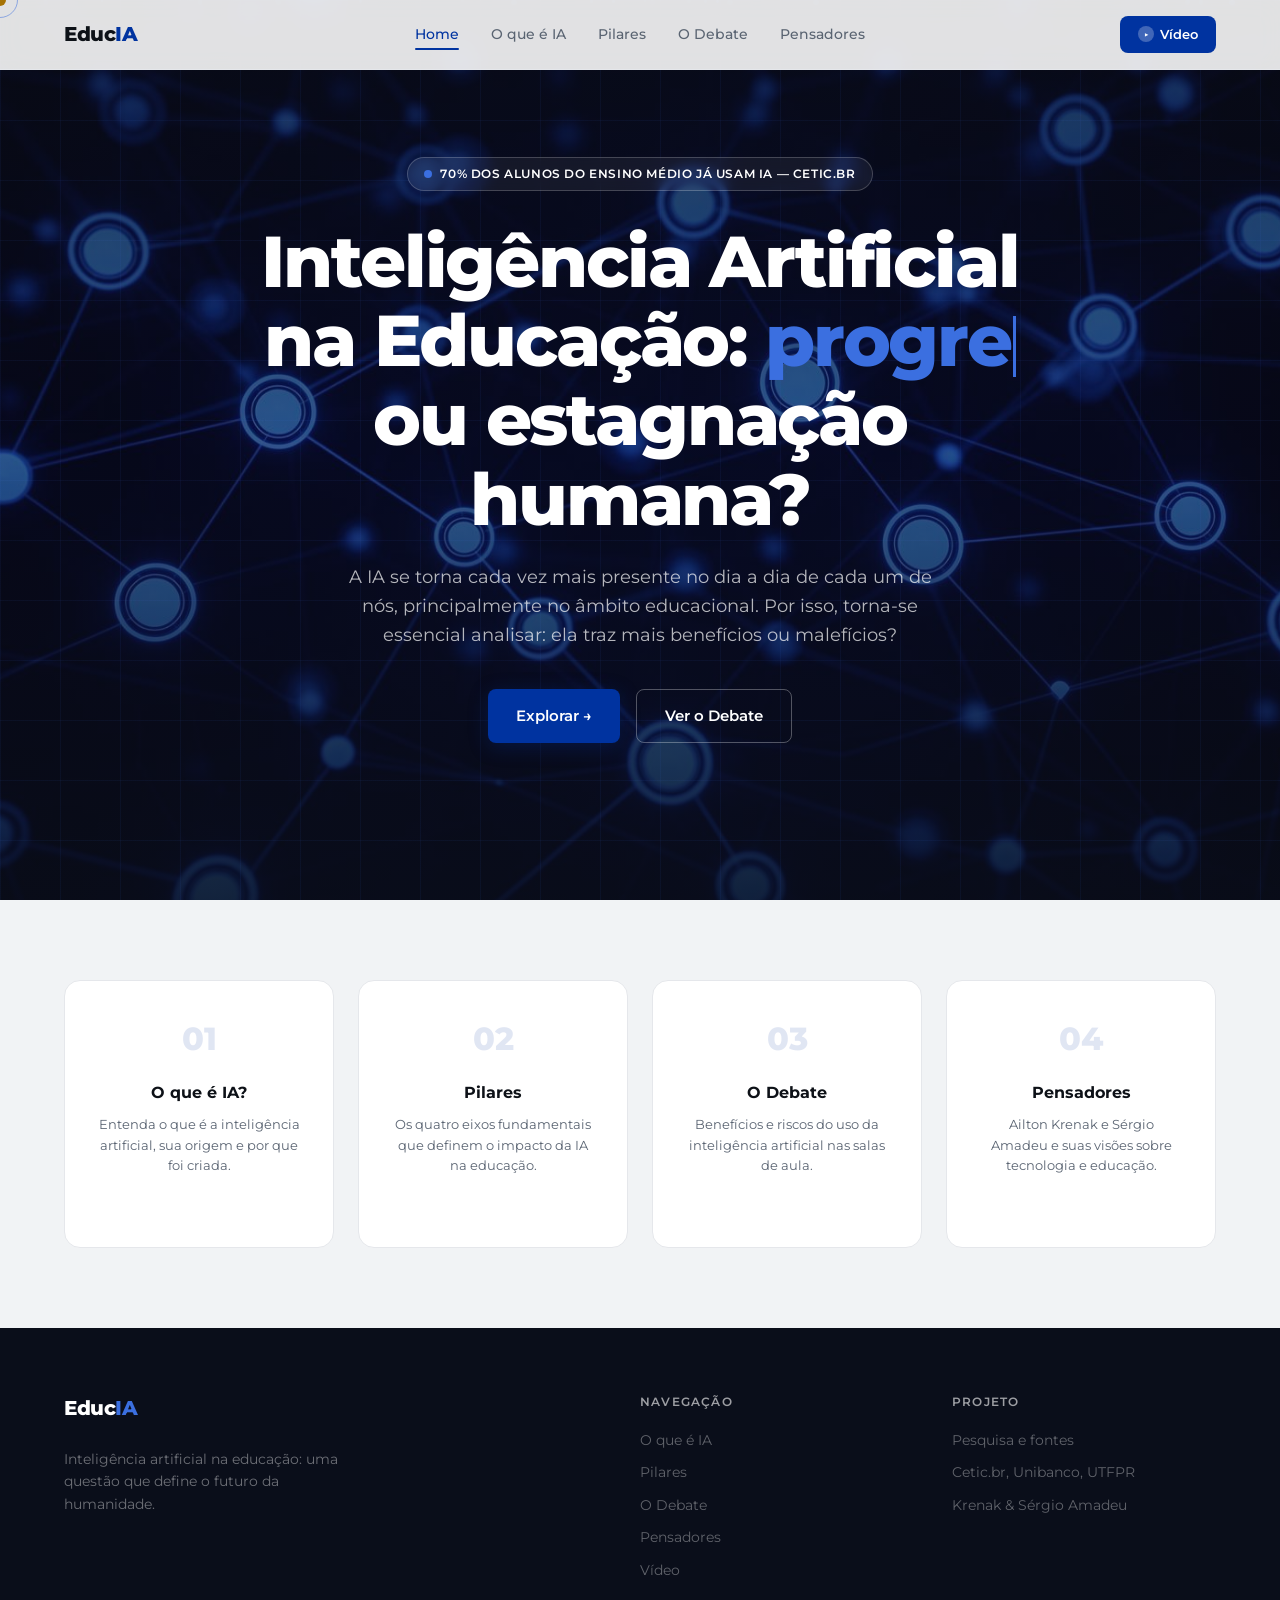
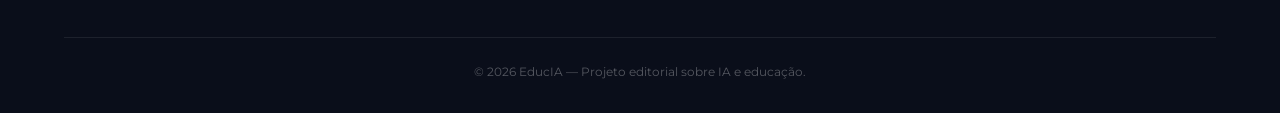
==== commit e1bc9d9d: "Add files via upload" ====
--- a/index.html
+++ b/index.html
@@ -1,326 +1,135 @@
 <!DOCTYPE html>
 <html lang="pt-BR">
 <head>
-<meta charset="UTF-8" />
-<meta name="viewport" content="width=device-width, initial-scale=1.0" />
-<title>EducIA — Inteligência Artificial na Educação: progresso ou estagnação?</title>
-<meta name="description" content="Debate crítico sobre o uso da Inteligência Artificial na educação: benefícios, riscos e o futuro da aprendizagem humana." />
-<link href="https://fonts.googleapis.com/css2?family=Montserrat:wght@400;500;600;700;800&display=swap" rel="stylesheet">
+<meta charset="UTF-8"/><meta name="viewport" content="width=device-width,initial-scale=1.0"/>
+<title>EducIA — IA na Educação</title>
+<link rel="stylesheet" href="style.css">
 <style>
-  :root{
-    --cobalt:#0033A0;
-    --cobalt-light:#3B6FE0;
-    --bg:#FAFAFA;
-    --card:#FFFFFF;
-    --foreground:#0D1117;
-    --muted:#F1F3F5;
-    --muted-fg:#5A6472;
-    --border:#E5E7EB;
-    --destructive:#C0392B;
-    --deep-dark:#0A0E1A;
-  }
-  *{box-sizing:border-box;margin:0;padding:0}
-  html{scroll-behavior:smooth}
-  body{
-    font-family:'Montserrat',sans-serif;
-    background:var(--bg);
-    color:var(--foreground);
-    line-height:1.6;
-    -webkit-font-smoothing:antialiased;
-  }
-  .container{max-width:1200px;margin:0 auto;padding:0 24px}
-  a{color:inherit;text-decoration:none}
-  ul{list-style:none}
-
-  /* Navbar */
-  .nav{
-    position:fixed;top:0;left:0;right:0;z-index:50;
-    background:rgba(255,255,255,0.85);
-    backdrop-filter:blur(10px);
-    border-bottom:1px solid var(--border);
-  }
-  .nav-inner{display:flex;align-items:center;justify-content:space-between;padding:16px 24px;max-width:1200px;margin:0 auto}
-  .logo{font-weight:800;font-size:20px;letter-spacing:-0.02em}
-  .logo span{color:var(--cobalt)}
-  .nav-links{display:flex;gap:32px}
-  .nav-links a{font-size:14px;color:var(--muted-fg);font-weight:500;transition:color .2s}
-  .nav-links a:hover{color:var(--cobalt)}
-  @media(max-width:768px){.nav-links{display:none}}
-
-  /* Buttons */
-  .btn{display:inline-flex;align-items:center;gap:8px;padding:14px 28px;border-radius:8px;font-weight:600;font-size:15px;transition:all .2s;border:none;cursor:pointer}
-  .btn-primary{background:var(--cobalt);color:#fff}
-  .btn-primary:hover{background:var(--cobalt-light);transform:translateY(-1px)}
-  .btn-outline{background:transparent;color:#fff;border:1px solid rgba(255,255,255,0.3)}
-  .btn-outline:hover{background:rgba(255,255,255,0.1)}
-
-  /* Hero */
-  .hero{
-    position:relative;min-height:100vh;display:flex;align-items:center;justify-content:center;
-    overflow:hidden;text-align:center;color:#fff;
-  }
-  .hero-bg{position:absolute;inset:0;width:100%;height:100%;object-fit:cover;z-index:0}
-  .hero-overlay{position:absolute;inset:0;background:rgba(10,14,26,0.7);z-index:1}
+  .hero{position:relative;min-height:100vh;display:flex;align-items:center;justify-content:center;overflow:hidden;text-align:center;color:#fff}
+  .hero-bg{position:absolute;inset:0;width:100%;height:110%;object-fit:cover;z-index:0;animation:heroBgDrift 20s ease-in-out infinite alternate}
+  @keyframes heroBgDrift{from{transform:scale(1.05) translateY(0)}to{transform:scale(1.12) translateY(-3%)}}
+  .hero-overlay{position:absolute;inset:0;background:linear-gradient(180deg,rgba(10,14,26,.75) 0%,rgba(10,14,26,.5) 50%,rgba(10,14,26,.85) 100%);z-index:1}
+  .hero-grid{position:absolute;inset:0;z-index:1;background-image:linear-gradient(rgba(59,111,224,.07) 1px,transparent 1px),linear-gradient(90deg,rgba(59,111,224,.07) 1px,transparent 1px);background-size:60px 60px;animation:gridMove 8s linear infinite}
+  @keyframes gridMove{from{background-position:0 0}to{background-position:0 60px}}
+  .particles{position:absolute;inset:0;z-index:1;pointer-events:none;overflow:hidden}
+  .particle{position:absolute;border-radius:50%;background:rgba(59,111,224,.5);animation:floatUp linear infinite}
+  @keyframes floatUp{0%{transform:translateY(100vh) scale(0);opacity:0}10%{opacity:1}90%{opacity:.5}100%{transform:translateY(-100px) scale(1);opacity:0}}
   .hero-content{position:relative;z-index:2;max-width:900px;padding:0 24px}
-  .badge{display:inline-flex;align-items:center;gap:8px;padding:6px 16px;border-radius:999px;border:1px solid rgba(255,255,255,0.2);background:rgba(255,255,255,0.05);font-size:12px;font-weight:600;letter-spacing:0.05em;margin-bottom:32px}
-  .dot{width:8px;height:8px;border-radius:50%;background:var(--cobalt-light);animation:pulse 2s infinite}
-  @keyframes pulse{0%,100%{opacity:1}50%{opacity:0.4}}
-  .hero h1{font-size:clamp(36px,6vw,72px);font-weight:800;line-height:1.1;letter-spacing:-0.03em}
-  .hero h1 .accent{color:var(--cobalt-light)}
-  .hero p{margin-top:24px;font-size:18px;color:rgba(255,255,255,0.7);max-width:600px;margin-left:auto;margin-right:auto}
+  .hero-content>*{opacity:0;transform:translateY(30px)}
+  .hero-content.visible .badge{animation:fadeUp .7s .1s forwards}
+  .hero-content.visible h1{animation:fadeUp .7s .3s forwards}
+  .hero-content.visible .hero-sub{animation:fadeUp .7s .5s forwards}
+  .hero-content.visible .hero-actions{animation:fadeUp .7s .7s forwards}
+  @keyframes fadeUp{to{opacity:1;transform:translateY(0)}}
+  .badge{display:inline-flex;align-items:center;gap:8px;padding:6px 16px;border-radius:999px;border:1px solid rgba(255,255,255,.2);background:rgba(255,255,255,.06);font-size:12px;font-weight:600;letter-spacing:.05em;margin-bottom:32px;backdrop-filter:blur(6px)}
+  .dot{width:8px;height:8px;border-radius:50%;background:var(--cobalt-light);flex-shrink:0;animation:dotPulse 2s infinite}
+  @keyframes dotPulse{0%,100%{box-shadow:0 0 0 0 rgba(59,111,224,.7)}50%{box-shadow:0 0 0 6px rgba(59,111,224,0)}}
+  .hero h1{font-size:clamp(36px,6vw,72px);font-weight:800;line-height:1.1;letter-spacing:-.03em}
+  .typewriter-wrap{display:inline;color:var(--cobalt-light)}
+  #typewriter{display:inline}
+  .cursor-blink{display:inline-block;width:3px;height:.85em;background:var(--cobalt-light);margin-left:2px;vertical-align:middle;animation:blink .7s step-end infinite}
+  @keyframes blink{0%,100%{opacity:1}50%{opacity:0}}
+  .hero-sub{margin-top:24px;font-size:18px;color:rgba(255,255,255,.7);max-width:600px;margin-left:auto;margin-right:auto}
   .hero-actions{margin-top:40px;display:flex;gap:16px;justify-content:center;flex-wrap:wrap}
-
-  /* Sections */
-  section{padding:96px 0}
-  .eyebrow{font-size:12px;font-weight:700;letter-spacing:0.2em;text-transform:uppercase;color:var(--cobalt)}
-  h2{font-size:clamp(28px,4vw,40px);font-weight:700;letter-spacing:-0.02em;margin-top:12px;line-height:1.2}
-  .section-intro{max-width:640px;margin:0 auto 64px;text-align:center}
-  .section-intro p{margin-top:16px;color:var(--muted-fg)}
-
-  /* About */
-  .about{background:var(--muted)}
-  .about-grid{display:grid;grid-template-columns:1fr 1fr;gap:64px;align-items:center}
-  @media(max-width:900px){.about-grid{grid-template-columns:1fr}}
-  .about p{color:var(--muted-fg);margin-top:24px}
-  .about strong{color:var(--foreground)}
-  .stats{display:grid;grid-template-columns:repeat(3,1fr);gap:24px;margin-top:40px}
-  .stat-val{font-size:28px;font-weight:800;color:var(--cobalt)}
-  .stat-lbl{font-size:12px;color:var(--muted-fg);margin-top:4px}
-  .card{background:var(--card);border:1px solid var(--border);border-radius:16px;padding:32px}
-  .card h3{font-size:18px;margin-bottom:16px}
-  .card ul li{display:flex;gap:12px;margin-bottom:16px;font-size:14px}
-  .card ul li::before{content:"";width:6px;height:6px;border-radius:50%;background:var(--cobalt);margin-top:8px;flex-shrink:0}
-  .card ul li span{color:var(--muted-fg)}
-  .card ul li b{color:var(--foreground);font-weight:600}
-  .quote-card{background:var(--cobalt);color:#fff;border-radius:16px;padding:32px;margin-top:24px}
-  .quote-card p{font-style:italic;font-size:14px}
-  .quote-card .src{margin-top:16px;font-size:12px;opacity:0.7}
-
-  /* Pillars */
-  .pillars-grid{display:grid;grid-template-columns:repeat(4,1fr);gap:24px}
-  @media(max-width:900px){.pillars-grid{grid-template-columns:repeat(2,1fr)}}
-  @media(max-width:560px){.pillars-grid{grid-template-columns:1fr}}
-  .pillar{padding:32px;border-radius:16px;background:var(--card);border:1px solid var(--border);transition:all .3s}
-  .pillar:hover{border-color:var(--cobalt);transform:translateY(-4px);box-shadow:0 10px 30px rgba(0,51,160,0.08)}
-  .pillar-icon{width:48px;height:48px;border-radius:12px;background:rgba(0,51,160,0.1);display:flex;align-items:center;justify-content:center;margin-bottom:20px;color:var(--cobalt);font-size:22px;font-weight:700}
-  .pillar h3{font-size:16px;margin-bottom:12px}
-  .pillar p{font-size:14px;color:var(--muted-fg)}
-
-  /* Debate */
-  .debate-grid{display:grid;grid-template-columns:1fr 1fr;gap:32px;max-width:1000px;margin:0 auto}
-  @media(max-width:768px){.debate-grid{grid-template-columns:1fr}}
-  .debate-card{background:var(--card);border-radius:16px;padding:32px;border:1px solid var(--border)}
-  .debate-card.benefit{border-color:rgba(0,51,160,0.2)}
-  .debate-card.risk{border-color:rgba(192,57,43,0.2)}
-  .debate-head{display:flex;align-items:center;gap:12px;margin-bottom:24px}
-  .debate-icon{width:40px;height:40px;border-radius:50%;display:flex;align-items:center;justify-content:center;font-weight:700}
-  .benefit .debate-icon{background:rgba(0,51,160,0.1);color:var(--cobalt)}
-  .risk .debate-icon{background:rgba(192,57,43,0.1);color:var(--destructive)}
-  .debate-head h3{font-size:18px}
-  .debate-card ul li{display:flex;gap:12px;margin-bottom:16px;font-size:14px;color:var(--muted-fg)}
-  .debate-card ul li::before{content:"";width:6px;height:6px;border-radius:50%;margin-top:8px;flex-shrink:0}
-  .benefit ul li::before{background:var(--cobalt)}
-  .risk ul li::before{background:var(--destructive)}
-  .debate-quote{margin-top:24px;padding:16px;border-radius:12px;font-size:12px;color:var(--muted-fg);font-style:italic}
-  .benefit .debate-quote{background:rgba(0,51,160,0.05);border:1px solid rgba(0,51,160,0.1)}
-  .risk .debate-quote{background:rgba(192,57,43,0.05);border:1px solid rgba(192,57,43,0.1)}
-
-  /* Thinkers */
-  .thinkers{background:var(--muted)}
-  .thinkers-grid{display:grid;grid-template-columns:1fr 1fr;gap:32px;max-width:1000px;margin:0 auto}
-  @media(max-width:768px){.thinkers-grid{grid-template-columns:1fr}}
-  .thinker{background:var(--card);border:1px solid var(--border);border-radius:16px;padding:32px}
-  .thinker-head{display:flex;align-items:center;gap:16px;margin-bottom:24px}
-  .thinker-avatar{width:48px;height:48px;border-radius:50%;background:rgba(0,51,160,0.1);color:var(--cobalt);display:flex;align-items:center;justify-content:center;font-weight:700}
-  .thinker-name{font-size:18px;font-weight:700}
-  .thinker-role{font-size:12px;color:var(--muted-fg)}
-  .thinker p{font-size:14px;color:var(--muted-fg);margin-bottom:16px}
-  .thinker-idea{padding:16px;background:rgba(0,51,160,0.05);border:1px solid rgba(0,51,160,0.1);border-radius:12px;font-size:13px;font-weight:500}
-  .synthesis{margin-top:48px;max-width:760px;margin-left:auto;margin-right:auto;background:var(--cobalt);color:#fff;border-radius:16px;padding:32px;text-align:center;font-size:15px;line-height:1.7}
-
-  /* Footer */
-  footer{background:var(--foreground);color:#fff;padding:64px 0 32px}
-  .footer-grid{display:grid;grid-template-columns:2fr 1fr 1fr;gap:48px}
-  @media(max-width:768px){.footer-grid{grid-template-columns:1fr;gap:32px}}
-  footer p{color:rgba(255,255,255,0.5);font-size:14px;margin-top:16px;max-width:300px}
-  footer h4{font-size:12px;font-weight:600;text-transform:uppercase;letter-spacing:0.1em;color:rgba(255,255,255,0.7);margin-bottom:16px}
-  footer a{display:block;font-size:14px;color:rgba(255,255,255,0.4);margin-bottom:8px;transition:color .2s}
-  footer a:hover{color:#fff}
-  .footer-bottom{border-top:1px solid rgba(255,255,255,0.1);margin-top:48px;padding-top:24px;text-align:center;font-size:12px;color:rgba(255,255,255,0.4)}
+  /* cards de navegação */
+  .nav-cards{padding:80px 0;background:var(--muted)}
+  .nav-cards-grid{display:grid;grid-template-columns:repeat(4,1fr);gap:24px}
+  @media(max-width:900px){.nav-cards-grid{grid-template-columns:repeat(2,1fr)}}
+  @media(max-width:560px){.nav-cards-grid{grid-template-columns:1fr}}
+  .nav-card{display:block;background:var(--card);border:1px solid var(--border);border-radius:16px;padding:32px;transition:all .3s;text-align:center}
+  .nav-card:hover{border-color:var(--cobalt);transform:translateY(-6px);box-shadow:0 16px 40px rgba(0,51,160,.1)}
+  .nav-card-num{font-size:32px;font-weight:800;color:rgba(0,51,160,.12);margin-bottom:16px}
+  .nav-card:hover .nav-card-num{color:var(--cobalt)}
+  .nav-card h3{font-size:16px;font-weight:700;margin-bottom:8px;transition:color .3s}
+  .nav-card:hover h3{color:var(--cobalt)}
+  .nav-card p{font-size:13px;color:var(--muted-fg)}
+  .nav-card .arrow{display:inline-block;margin-top:16px;font-size:13px;color:var(--cobalt);font-weight:600;opacity:0;transform:translateX(-8px);transition:opacity .3s,transform .3s}
+  .nav-card:hover .arrow{opacity:1;transform:translateX(0)}
 </style>
 </head>
 <body>
-
-<nav class="nav">
+<div id="cursor"></div><div id="cursor-ring"></div><div id="progress-bar"></div>
+<nav class="nav" id="navbar">
   <div class="nav-inner">
-    <div class="logo">Educ<span>IA</span></div>
+    <a href="index.html" class="logo">Educ<span>IA</span></a>
     <div class="nav-links">
-      <a href="#sobre">Sobre</a>
-      <a href="#pilares">Pilares</a>
-      <a href="#debate">O Debate</a>
-      <a href="#pensadores">Pensadores</a>
-      <a href="#contato">Contato</a>
+      <a href="index.html" class="active">Home</a>
+      <a href="sobre.html">O que é IA</a>
+      <a href="pilares.html">Pilares</a>
+      <a href="debate.html">O Debate</a>
+      <a href="pensadores.html">Pensadores</a>
+    </div>
+    <div class="nav-right">
+      <a href="videos.html" class="nav-video-btn"><span class="play-icon">▶</span> Vídeo</a>
     </div>
   </div>
 </nav>
 
-<!-- HERO -->
 <section class="hero">
-  <img src="hero-bg.jpg" alt="" class="hero-bg" />
+  <img src="hero-bg.jpg" alt="" class="hero-bg"/>
   <div class="hero-overlay"></div>
-  <div class="hero-content">
+  <div class="hero-grid"></div>
+  <div class="particles" id="particles"></div>
+  <div class="hero-content" id="heroContent">
     <div class="badge"><span class="dot"></span> 70% DOS ALUNOS DO ENSINO MÉDIO JÁ USAM IA — CETIC.BR</div>
-    <h1>Inteligência Artificial na Educação: <span class="accent">progresso</span> ou estagnação humana?</h1>
-    <p>A IA se torna cada vez mais presente no dia a dia de cada um de nós, principalmente no âmbito educacional. Por isso, torna-se essencial analisar: ela traz mais benefícios ou malefícios? Existe uma forma de usá-la corretamente?</p>
+    <h1>Inteligência Artificial na Educação: <span class="typewriter-wrap"><span id="typewriter"></span><span class="cursor-blink"></span></span> ou estagnação humana?</h1>
+    <p class="hero-sub">A IA se torna cada vez mais presente no dia a dia de cada um de nós, principalmente no âmbito educacional. Por isso, torna-se essencial analisar: ela traz mais benefícios ou malefícios?</p>
     <div class="hero-actions">
-      <a href="#sobre" class="btn btn-primary">Explorar →</a>
-      <a href="#debate" class="btn btn-outline">Ver o Debate</a>
+      <a href="sobre.html" class="btn btn-primary">Explorar →</a>
+      <a href="debate.html" class="btn btn-outline">Ver o Debate</a>
     </div>
   </div>
 </section>
 
-<!-- SOBRE -->
-<section id="sobre" class="about">
+<section class="nav-cards">
   <div class="container">
-    <div class="about-grid">
-      <div>
-        <span class="eyebrow">O que é a IA?</span>
-        <h2>Uma tecnologia que simula a inteligência humana</h2>
-        <p>Surgida na década de 1950, a Inteligência Artificial não possui uma definição única ou definitiva. Porém, as tentativas de definição orbitam no conceito de que ela é uma tecnologia que permite que computadores e máquinas, através de algoritmos e grandes volumes de dados, realizem tarefas que antes exigiam inteligência humana.</p>
-        <p>Sua origem é marcada em 1956, quando ocorreu a <strong>Dartmouth College Conference</strong>, uma conferência dedicada ao estudo e exploração da área. Dentre os pesquisadores envolvidos estão John McCarthy, Marvin Minsky, Allan Newell e Herbert Simon.</p>
-        <div class="stats">
-          <div><div class="stat-val">1956</div><div class="stat-lbl">Ano da criação formal</div></div>
-          <div><div class="stat-val">70%</div><div class="stat-lbl">dos alunos do EM usam IA</div></div>
-          <div><div class="stat-val">80%+</div><div class="stat-lbl">dos professores veem benefícios</div></div>
-        </div>
-      </div>
-      <div>
-        <div class="card">
-          <h3>Por que a IA foi criada?</h3>
-          <ul>
-            <li><span><b>Automação:</b> À medida que a indústria crescia, tarefas repetitivas se tornavam um obstáculo. A automação aumentou a eficiência, liberando humanos para tarefas mais criativas.</span></li>
-            <li><span><b>Busca por Conhecimento:</b> Com a IA, tornou-se possível testar hipóteses de forma mais rápida e eficaz, expandindo nossa compreensão de mundo.</span></li>
-            <li><span><b>Tomada de Decisão:</b> Sistemas de IA analisam grandes conjuntos de dados rapidamente, trazendo conhecimentos valiosos que humanos poderiam ignorar.</span></li>
-          </ul>
-        </div>
-        <div class="quote-card">
-          <p>"A IA foi criada pois, a princípio, facilitaria a vida dos humanos e teria utilidade em diversas áreas. Entretanto, com o surgimento dessa tecnologia não surgiram somente benefícios, mas malefícios também."</p>
-          <div class="src">— Reflexão do projeto EducIA</div>
-        </div>
-      </div>
+    <div class="nav-cards-grid stagger">
+      <a href="sobre.html" class="nav-card">
+        <div class="nav-card-num">01</div>
+        <h3>O que é IA?</h3>
+        <p>Entenda o que é a inteligência artificial, sua origem e por que foi criada.</p>
+        <div class="arrow">Explorar →</div>
+      </a>
+      <a href="pilares.html" class="nav-card">
+        <div class="nav-card-num">02</div>
+        <h3>Pilares</h3>
+        <p>Os quatro eixos fundamentais que definem o impacto da IA na educação.</p>
+        <div class="arrow">Explorar →</div>
+      </a>
+      <a href="debate.html" class="nav-card">
+        <div class="nav-card-num">03</div>
+        <h3>O Debate</h3>
+        <p>Benefícios e riscos do uso da inteligência artificial nas salas de aula.</p>
+        <div class="arrow">Explorar →</div>
+      </a>
+      <a href="pensadores.html" class="nav-card">
+        <div class="nav-card-num">04</div>
+        <h3>Pensadores</h3>
+        <p>Ailton Krenak e Sérgio Amadeu e suas visões sobre tecnologia e educação.</p>
+        <div class="arrow">Explorar →</div>
+      </a>
     </div>
   </div>
 </section>
 
-<!-- PILARES -->
-<section id="pilares">
-  <div class="container">
-    <div class="section-intro">
-      <span class="eyebrow">Eixos de Análise</span>
-      <h2>Os pilares do debate</h2>
-      <p>Quatro dimensões fundamentais para entender como a inteligência artificial está impactando a educação brasileira e mundial.</p>
-    </div>
-    <div class="pillars-grid">
-      <div class="pillar"><div class="pillar-icon">01</div><h3>Aprendizagem Personalizada</h3><p>De acordo com o Instituto Unibanco, o uso das IAs oferece a possibilidade de uma aprendizagem mais personalizada, flexível, inclusiva e envolvente para os alunos.</p></div>
-      <div class="pillar"><div class="pillar-icon">02</div><h3>Impacto no Ensino</h3><p>Cerca de 20% a 40% das horas trabalhadas pelos professores (aprox. 12 horas) são gastas com atividades que poderiam ser substituídas por inteligências artificiais.</p></div>
-      <div class="pillar"><div class="pillar-icon">03</div><h3>Ética & Uso Responsável</h3><p>As ferramentas de IA fornecem informações não apenas sobre o que está sendo aprendido, mas também como está sendo aprendido e como os alunos estão se sentindo.</p></div>
-      <div class="pillar"><div class="pillar-icon">04</div><h3>O Papel Humano</h3><p>Mais de 80% dos professores reconhecem benefícios no uso da IA, mas parte alerta para a redução da capacidade humana ao realizar atividades de pensamento profundo.</p></div>
-    </div>
-  </div>
-</section>
-
-<!-- DEBATE -->
-<section id="debate">
-  <div class="container">
-    <div class="section-intro">
-      <span class="eyebrow">O Grande Debate</span>
-      <h2>Progresso ou estagnação humana?</h2>
-      <p>O uso da IA na educação pode ser tanto positivo quanto negativo. Se mal utilizada, pode trazer impactos sérios ao aprendizado.</p>
-    </div>
-    <div class="debate-grid">
-      <div class="debate-card benefit">
-        <div class="debate-head"><div class="debate-icon">✓</div><h3>Benefícios da IA na educação</h3></div>
-        <ul>
-          <li>Aprendizagem mais personalizada, flexível e inclusiva para cada aluno</li>
-          <li>Redução de 20% a 40% da carga administrativa dos professores</li>
-          <li>Feedback sobre como o aluno está aprendendo e se sentindo</li>
-          <li>Criação de materiais interativos e planejamento de aulas mais eficiente</li>
-          <li>Acesso democratizado a conteúdo educacional de qualidade</li>
-        </ul>
-        <div class="debate-quote">Pesquisa do Instituto Significare e UTFPR: mais de 80% dos professores reconheceram benefícios no uso da IA, principalmente no planejamento de aulas.</div>
-      </div>
-      <div class="debate-card risk">
-        <div class="debate-head"><div class="debate-icon">×</div><h3>Riscos e malefícios</h3></div>
-        <ul>
-          <li>Redução da capacidade de pensamento profundo e crítico</li>
-          <li>Menor desenvolvimento de habilidades cognitivas: memória, atenção, leitura e escrita</li>
-          <li>Dependência tecnológica e perda de autonomia intelectual</li>
-          <li>Vieses algorítmicos que podem reforçar desigualdades sociais</li>
-          <li>Privacidade e uso indevido de dados de crianças e adolescentes</li>
-        </ul>
-        <div class="debate-quote">"Os alunos desenvolvem menos suas habilidades cognitivas que envolvem a memória, atenção, leitura e escrita." — Profª Ana Paula Ubatuba, UFF (2025)</div>
-      </div>
-    </div>
-  </div>
-</section>
-
-<!-- PENSADORES -->
-<section id="pensadores" class="thinkers">
-  <div class="container">
-    <div class="section-intro">
-      <span class="eyebrow">Pensadores</span>
-      <h2>Vozes que inspiram o debate</h2>
-      <p>Dois pensadores brasileiros que nos ajudam a refletir criticamente sobre tecnologia, educação e o futuro da humanidade.</p>
-    </div>
-    <div class="thinkers-grid">
-      <div class="thinker">
-        <div class="thinker-head">
-          <div class="thinker-avatar">AK</div>
-          <div><div class="thinker-name">Ailton Krenak</div><div class="thinker-role">Líder indígena e filósofo</div></div>
-        </div>
-        <p>Critica o modelo de progresso da modernidade. Defende que a educação deve fortalecer o pertencimento à Terra, a preservação da vida e os vínculos comunitários. Para Krenak, tecnologias e inovações só fazem sentido se respeitarem a vida e os modos de existir das pessoas e da natureza.</p>
-        <div class="thinker-idea">Propõe imaginar futuros possíveis centrados na sustentabilidade, na diversidade cultural e na continuidade da vida — e não apenas no crescimento ou eficiência.</div>
-      </div>
-      <div class="thinker">
-        <div class="thinker-head">
-          <div class="thinker-avatar">SA</div>
-          <div><div class="thinker-name">Sérgio Amadeu</div><div class="thinker-role">Sociólogo e pesquisador de tecnologia</div></div>
-        </div>
-        <p>Alerta que a tecnologia não é neutra: plataformas digitais e IA podem explorar dados, controlar comportamentos e reproduzir desigualdades. Na educação, defende o ensino da alfabetização tecnológica crítica.</p>
-        <div class="thinker-idea">Estudantes devem entender e questionar como a tecnologia influencia a sociedade, a política e a própria vida cotidiana.</div>
-      </div>
-    </div>
-    <div class="synthesis">
-      Krenak e Amadeu se encontram na crítica ao modelo dominante de progresso. Ambos mostram que inovações podem se tornar formas de exploração — Krenak aponta o extrativismo da natureza, enquanto Amadeu aponta o extrativismo de dados. Juntos, oferecem uma visão em que <strong>a IA e a educação devem estar a serviço das pessoas e do planeta</strong>, e não apenas do lucro ou da eficiência.
-    </div>
-  </div>
-</section>
-
-<!-- FOOTER -->
 <footer id="contato">
   <div class="container">
     <div class="footer-grid">
-      <div>
-        <div class="logo" style="color:#fff">Educ<span style="color:var(--cobalt-light)">IA</span></div>
-        <p>Inteligência artificial na educação: uma questão que define o futuro da humanidade.</p>
-      </div>
-      <div>
-        <h4>Navegação</h4>
-        <a href="#sobre">Sobre</a>
-        <a href="#pilares">Pilares</a>
-        <a href="#debate">O Debate</a>
-        <a href="#contato">Contato</a>
-      </div>
-      <div>
-        <h4>Projeto</h4>
-        <a href="#">Pesquisa e fontes</a>
-        <a href="#">Cetic.br, Unibanco, UTFPR</a>
-        <a href="#">Krenak & Sérgio Amadeu</a>
-      </div>
+      <div><a href="index.html" class="logo" style="color:#fff">Educ<span style="color:var(--cobalt-light)">IA</span></a><p>Inteligência artificial na educação: uma questão que define o futuro da humanidade.</p></div>
+      <div><h4>Navegação</h4><a href="sobre.html">O que é IA</a><br><a href="pilares.html">Pilares</a><br><a href="debate.html">O Debate</a><br><a href="pensadores.html">Pensadores</a><br><a href="videos.html">Vídeo</a></div>
+      <div><h4>Projeto</h4><a href="#">Pesquisa e fontes</a><br><a href="#">Cetic.br, Unibanco, UTFPR</a><br><a href="#">Krenak &amp; Sérgio Amadeu</a></div>
     </div>
     <div class="footer-bottom">© 2026 EducIA — Projeto editorial sobre IA e educação.</div>
   </div>
 </footer>
-
-</body>
-</html>
+<script src="script.js"></script>
+<script>
+window.addEventListener('load',()=>document.getElementById('heroContent').classList.add('visible'));
+const pc=document.getElementById('particles');
+for(let i=0;i<22;i++){const p=document.createElement('div');p.className='particle';const s=Math.random()*4+2;p.style.cssText=`width:${s}px;height:${s}px;left:${Math.random()*100}%;animation-duration:${Math.random()*10+8}s;animation-delay:${Math.random()*8}s;opacity:${Math.random()*.4+.15}`;pc.appendChild(p)}
+const words=['progresso','inovação','o futuro','a solução?'];let wi=0,ci=0,deleting=false;
+const tw=document.getElementById('typewriter');
+function type(){const word=words[wi];if(!deleting){tw.textContent=word.slice(0,++ci);if(ci===word.length){deleting=true;setTimeout(type,1800);return}}else{tw.textContent=word.slice(0,--ci);if(ci===0){deleting=false;wi=(wi+1)%words.length}}setTimeout(type,deleting?60:100)}
+setTimeout(type,1200);
+</script>
+</body></html>
--- a/style.css
+++ b/style.css
@@ -0,0 +1,82 @@
+@import url('https://fonts.googleapis.com/css2?family=Montserrat:wght@400;500;600;700;800&display=swap');
+:root{--cobalt:#0033A0;--cobalt-light:#3B6FE0;--bg:#FAFAFA;--card:#FFFFFF;--foreground:#0D1117;--muted:#F1F3F5;--muted-fg:#5A6472;--border:#E5E7EB;--destructive:#C0392B;--deep-dark:#0A0E1A}
+*{box-sizing:border-box;margin:0;padding:0}
+html{scroll-behavior:smooth}
+body{font-family:'Montserrat',sans-serif;background:var(--bg);color:var(--foreground);line-height:1.6;-webkit-font-smoothing:antialiased;overflow-x:hidden;cursor:none}
+#cursor{position:fixed;width:12px;height:12px;border-radius:50%;background:var(--cobalt-light);pointer-events:none;z-index:9999;transform:translate(-50%,-50%);transition:transform .1s,width .2s,height .2s;mix-blend-mode:difference}
+#cursor-ring{position:fixed;width:36px;height:36px;border-radius:50%;border:1.5px solid var(--cobalt-light);pointer-events:none;z-index:9998;transform:translate(-50%,-50%);transition:left .12s ease-out,top .12s ease-out;opacity:0.5}
+.container{max-width:1200px;margin:0 auto;padding:0 24px}
+a{color:inherit;text-decoration:none;cursor:none}
+ul{list-style:none}
+/* Navbar */
+.nav{position:fixed;top:0;left:0;right:0;z-index:50;background:rgba(255,255,255,0.88);backdrop-filter:blur(12px);border-bottom:1px solid var(--border);transition:box-shadow .3s}
+.nav.scrolled{box-shadow:0 4px 24px rgba(0,0,0,0.08)}
+.nav-inner{display:grid;grid-template-columns:1fr auto 1fr;align-items:center;padding:16px 24px;max-width:1200px;margin:0 auto}
+.logo{font-weight:800;font-size:20px;letter-spacing:-0.02em;display:inline-block}
+.logo span{color:var(--cobalt)}
+.logo:hover{animation:glitch .4s steps(1) forwards}
+@keyframes glitch{0%{text-shadow:none}20%{text-shadow:-2px 0 #ff003c,2px 0 #00ffcc;letter-spacing:0.05em}40%{text-shadow:2px 0 #ff003c,-2px 0 #00ffcc;letter-spacing:-0.05em}60%{text-shadow:-1px 0 #ff003c,1px 0 #00ffcc}80%{text-shadow:1px 0 #ff003c,-1px 0 #00ffcc}100%{text-shadow:none}}
+.nav-links{display:flex;gap:32px;justify-content:center}
+.nav-right{display:flex;justify-content:flex-end}
+.nav-links a{font-size:14px;color:var(--muted-fg);font-weight:500;position:relative;transition:color .2s}
+.nav-links a::after{content:'';position:absolute;bottom:-4px;left:0;width:0;height:2px;background:var(--cobalt);border-radius:2px;transition:width .3s}
+.nav-links a:hover,.nav-links a.active{color:var(--cobalt)}
+.nav-links a:hover::after,.nav-links a.active::after{width:100%}
+.nav-video-btn{display:inline-flex;align-items:center;gap:6px;padding:8px 18px;border-radius:8px;background:var(--cobalt);color:#fff;font-size:13px;font-weight:600;transition:all .25s}
+.nav-video-btn:hover,.nav-video-btn.active{background:var(--cobalt-light);box-shadow:0 4px 16px rgba(0,51,160,0.3)}
+.nav-video-btn .play-icon{width:16px;height:16px;border-radius:50%;background:rgba(255,255,255,0.25);display:flex;align-items:center;justify-content:center;font-size:8px}
+@media(max-width:768px){.nav-links{gap:12px;flex-wrap:wrap}.nav-links a{font-size:11px}.nav-inner{grid-template-columns:1fr;gap:10px;padding:12px 16px}.nav-right{justify-content:center}}
+/* Buttons */
+.btn{display:inline-flex;align-items:center;gap:8px;padding:14px 28px;border-radius:8px;font-weight:600;font-size:15px;transition:all .25s;border:none;cursor:none;position:relative;overflow:hidden}
+.btn::before{content:'';position:absolute;inset:0;background:linear-gradient(120deg,transparent 30%,rgba(255,255,255,0.2),transparent 70%);transform:translateX(-100%);transition:transform .5s}
+.btn:hover::before{transform:translateX(100%)}
+.btn-primary{background:var(--cobalt);color:#fff;box-shadow:0 4px 20px rgba(0,51,160,0.3)}
+.btn-primary:hover{background:var(--cobalt-light);transform:translateY(-2px);box-shadow:0 8px 28px rgba(0,51,160,0.4)}
+.btn-outline{background:transparent;color:#fff;border:1px solid rgba(255,255,255,0.3)}
+.btn-outline:hover{background:rgba(255,255,255,0.12);transform:translateY(-2px)}
+/* Page header (for inner pages) */
+.page-hero{padding:160px 0 80px;background:var(--deep-dark);color:#fff;text-align:center;position:relative;overflow:hidden}
+.page-hero::before{content:'';position:absolute;inset:0;background-image:linear-gradient(rgba(59,111,224,0.07) 1px,transparent 1px),linear-gradient(90deg,rgba(59,111,224,0.07) 1px,transparent 1px);background-size:60px 60px;animation:gridMove 8s linear infinite}
+@keyframes gridMove{from{background-position:0 0}to{background-position:0 60px}}
+.page-hero-content{position:relative;z-index:1}
+.page-hero .eyebrow{color:var(--cobalt-light)}
+.page-hero h1{font-size:clamp(32px,5vw,56px);font-weight:800;letter-spacing:-0.03em;margin-top:12px;opacity:0;transform:translateY(24px);animation:fadeUp .7s .2s forwards}
+.page-hero p{margin-top:16px;font-size:18px;color:rgba(255,255,255,0.6);max-width:600px;margin-left:auto;margin-right:auto;opacity:0;transform:translateY(24px);animation:fadeUp .7s .4s forwards}
+@keyframes fadeUp{to{opacity:1;transform:translateY(0)}}
+/* Sections */
+.section{padding:96px 0}
+.eyebrow{font-size:12px;font-weight:700;letter-spacing:0.2em;text-transform:uppercase;color:var(--cobalt);display:inline-block}
+h2{font-size:clamp(28px,4vw,40px);font-weight:700;letter-spacing:-0.02em;margin-top:12px;line-height:1.2}
+.section-intro{max-width:640px;margin:0 auto 64px;text-align:center}
+.section-intro p{margin-top:16px;color:var(--muted-fg)}
+/* Cards */
+.card{background:var(--card);border:1px solid var(--border);border-radius:16px;padding:32px;transition:box-shadow .3s,transform .3s}
+.card:hover{box-shadow:0 8px 32px rgba(0,51,160,0.08);transform:translateY(-2px)}
+.card h3{font-size:18px;margin-bottom:16px}
+.card ul li{display:flex;gap:12px;margin-bottom:16px;font-size:14px}
+.card ul li::before{content:"";width:6px;height:6px;border-radius:50%;background:var(--cobalt);margin-top:8px;flex-shrink:0}
+.card ul li span{color:var(--muted-fg)}
+.card ul li b{color:var(--foreground);font-weight:600}
+/* Reveal animations */
+.reveal{opacity:0;transform:translateY(40px);transition:opacity .7s ease,transform .7s ease}
+.reveal.visible{opacity:1;transform:translateY(0)}
+.reveal-left{opacity:0;transform:translateX(-40px);transition:opacity .7s ease,transform .7s ease}
+.reveal-left.visible{opacity:1;transform:translateX(0)}
+.reveal-right{opacity:0;transform:translateX(40px);transition:opacity .7s ease,transform .7s ease}
+.reveal-right.visible{opacity:1;transform:translateX(0)}
+.stagger>*{opacity:0;transform:translateY(30px);transition:opacity .6s ease,transform .6s ease}
+.stagger.visible>*:nth-child(1){opacity:1;transform:none;transition-delay:.05s}
+.stagger.visible>*:nth-child(2){opacity:1;transform:none;transition-delay:.15s}
+.stagger.visible>*:nth-child(3){opacity:1;transform:none;transition-delay:.25s}
+.stagger.visible>*:nth-child(4){opacity:1;transform:none;transition-delay:.35s}
+/* Progress bar */
+#progress-bar{position:fixed;top:0;left:0;height:3px;width:0%;background:linear-gradient(90deg,var(--cobalt),var(--cobalt-light),#00c6ff);z-index:100;transition:width .1s;box-shadow:0 0 10px rgba(59,111,224,0.7)}
+/* Footer */
+footer{background:var(--deep-dark);color:#fff;padding:64px 0 32px}
+.footer-grid{display:grid;grid-template-columns:2fr 1fr 1fr;gap:48px}
+@media(max-width:768px){.footer-grid{grid-template-columns:1fr;gap:32px}}
+footer p{color:rgba(255,255,255,0.4);font-size:14px;margin-top:16px;max-width:300px}
+footer h4{font-size:12px;font-weight:600;text-transform:uppercase;letter-spacing:0.1em;color:rgba(255,255,255,0.6);margin-bottom:16px}
+footer a{display:inline-block;font-size:14px;color:rgba(255,255,255,0.35);margin-bottom:8px;transition:color .2s,transform .2s}
+footer a:hover{color:#fff;transform:translateX(4px)}
+.footer-bottom{border-top:1px solid rgba(255,255,255,0.08);margin-top:48px;padding-top:24px;text-align:center;font-size:12px;color:rgba(255,255,255,0.3)}
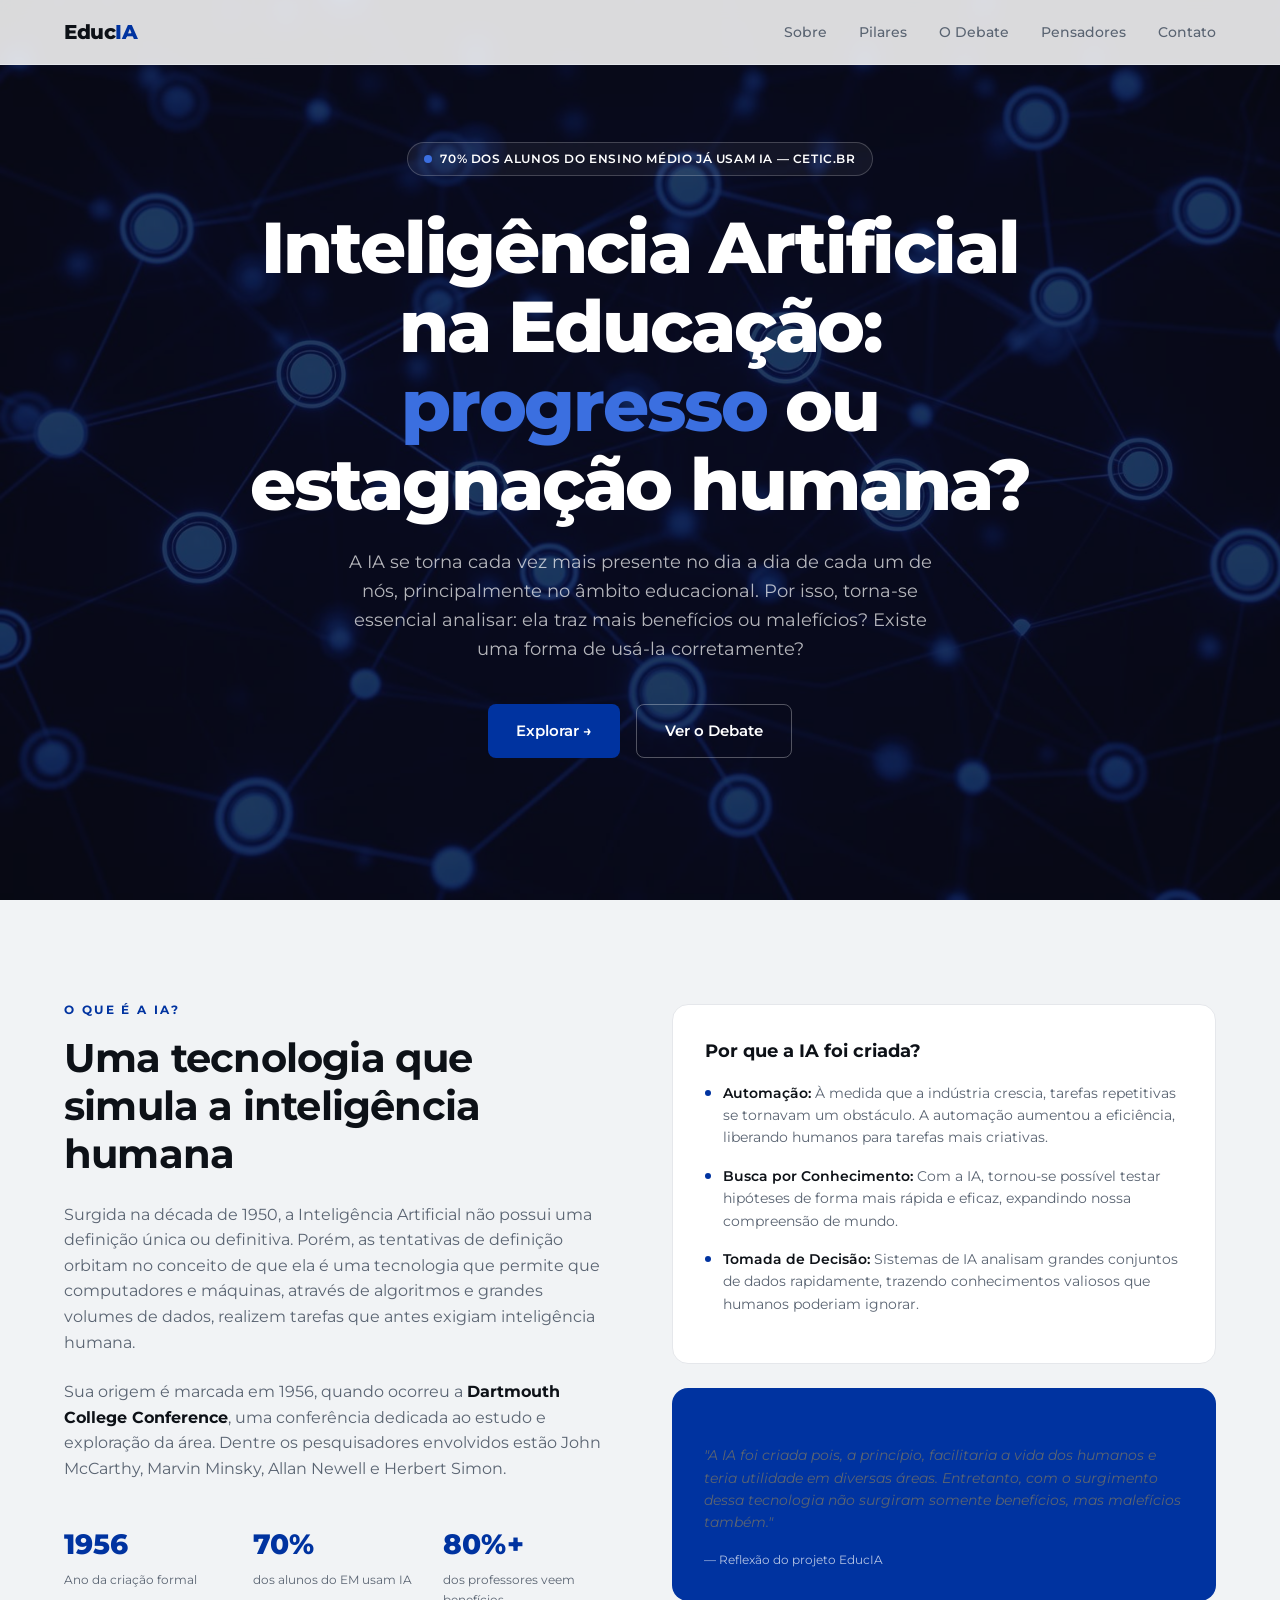
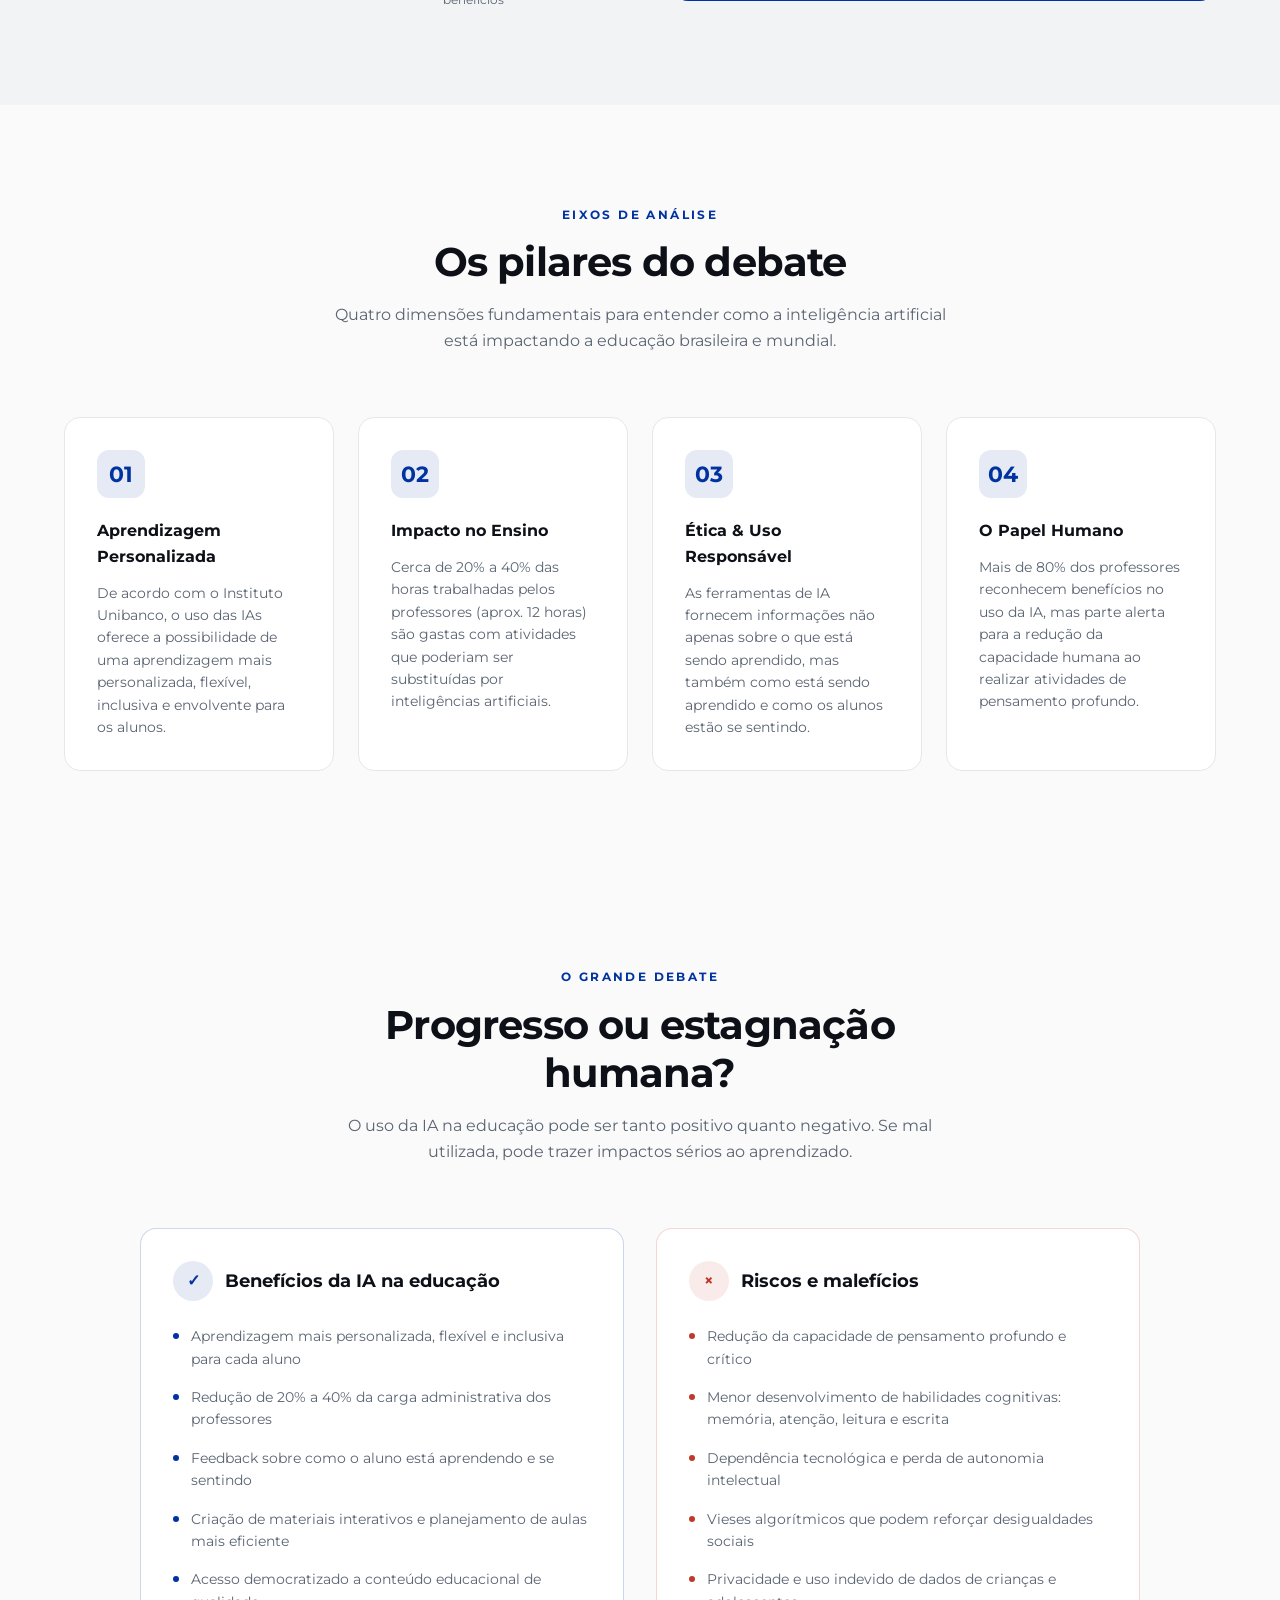
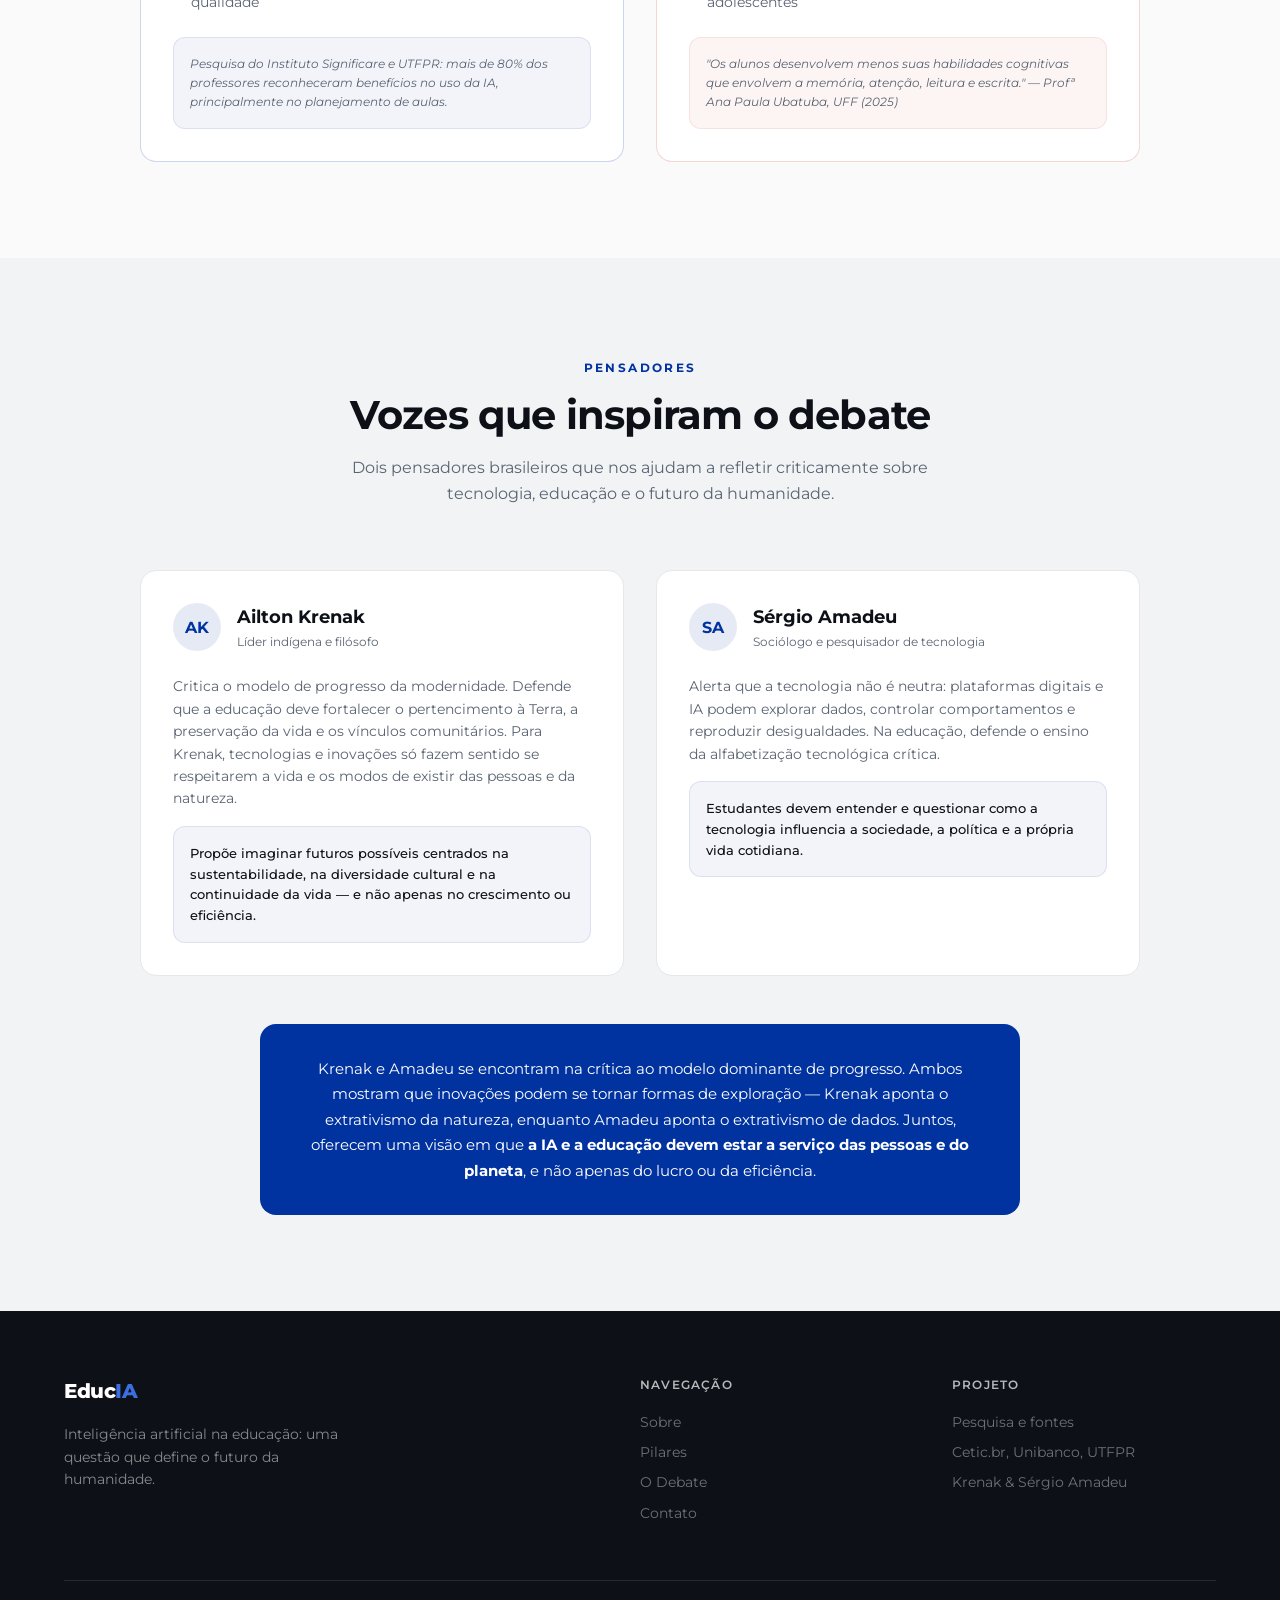
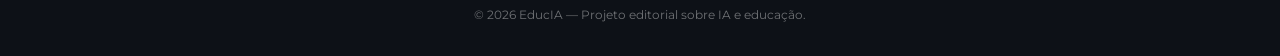
==== commit cefe3978: "Add files via upload" ====
--- a/index.html
+++ b/index.html
@@ -1,135 +1,326 @@
 <!DOCTYPE html>
 <html lang="pt-BR">
 <head>
-<meta charset="UTF-8"/><meta name="viewport" content="width=device-width,initial-scale=1.0"/>
-<title>EducIA — IA na Educação</title>
-<link rel="stylesheet" href="style.css">
+<meta charset="UTF-8" />
+<meta name="viewport" content="width=device-width, initial-scale=1.0" />
+<title>EducIA — Inteligência Artificial na Educação: progresso ou estagnação?</title>
+<meta name="description" content="Debate crítico sobre o uso da Inteligência Artificial na educação: benefícios, riscos e o futuro da aprendizagem humana." />
+<link href="https://fonts.googleapis.com/css2?family=Montserrat:wght@400;500;600;700;800&display=swap" rel="stylesheet">
 <style>
-  .hero{position:relative;min-height:100vh;display:flex;align-items:center;justify-content:center;overflow:hidden;text-align:center;color:#fff}
-  .hero-bg{position:absolute;inset:0;width:100%;height:110%;object-fit:cover;z-index:0;animation:heroBgDrift 20s ease-in-out infinite alternate}
-  @keyframes heroBgDrift{from{transform:scale(1.05) translateY(0)}to{transform:scale(1.12) translateY(-3%)}}
-  .hero-overlay{position:absolute;inset:0;background:linear-gradient(180deg,rgba(10,14,26,.75) 0%,rgba(10,14,26,.5) 50%,rgba(10,14,26,.85) 100%);z-index:1}
-  .hero-grid{position:absolute;inset:0;z-index:1;background-image:linear-gradient(rgba(59,111,224,.07) 1px,transparent 1px),linear-gradient(90deg,rgba(59,111,224,.07) 1px,transparent 1px);background-size:60px 60px;animation:gridMove 8s linear infinite}
-  @keyframes gridMove{from{background-position:0 0}to{background-position:0 60px}}
-  .particles{position:absolute;inset:0;z-index:1;pointer-events:none;overflow:hidden}
-  .particle{position:absolute;border-radius:50%;background:rgba(59,111,224,.5);animation:floatUp linear infinite}
-  @keyframes floatUp{0%{transform:translateY(100vh) scale(0);opacity:0}10%{opacity:1}90%{opacity:.5}100%{transform:translateY(-100px) scale(1);opacity:0}}
+  :root{
+    --cobalt:#0033A0;
+    --cobalt-light:#3B6FE0;
+    --bg:#FAFAFA;
+    --card:#FFFFFF;
+    --foreground:#0D1117;
+    --muted:#F1F3F5;
+    --muted-fg:#5A6472;
+    --border:#E5E7EB;
+    --destructive:#C0392B;
+    --deep-dark:#0A0E1A;
+  }
+  *{box-sizing:border-box;margin:0;padding:0}
+  html{scroll-behavior:smooth}
+  body{
+    font-family:'Montserrat',sans-serif;
+    background:var(--bg);
+    color:var(--foreground);
+    line-height:1.6;
+    -webkit-font-smoothing:antialiased;
+  }
+  .container{max-width:1200px;margin:0 auto;padding:0 24px}
+  a{color:inherit;text-decoration:none}
+  ul{list-style:none}
+
+  /* Navbar */
+  .nav{
+    position:fixed;top:0;left:0;right:0;z-index:50;
+    background:rgba(255,255,255,0.85);
+    backdrop-filter:blur(10px);
+    border-bottom:1px solid var(--border);
+  }
+  .nav-inner{display:flex;align-items:center;justify-content:space-between;padding:16px 24px;max-width:1200px;margin:0 auto}
+  .logo{font-weight:800;font-size:20px;letter-spacing:-0.02em}
+  .logo span{color:var(--cobalt)}
+  .nav-links{display:flex;gap:32px}
+  .nav-links a{font-size:14px;color:var(--muted-fg);font-weight:500;transition:color .2s}
+  .nav-links a:hover{color:var(--cobalt)}
+  @media(max-width:768px){.nav-links{display:none}}
+
+  /* Buttons */
+  .btn{display:inline-flex;align-items:center;gap:8px;padding:14px 28px;border-radius:8px;font-weight:600;font-size:15px;transition:all .2s;border:none;cursor:pointer}
+  .btn-primary{background:var(--cobalt);color:#fff}
+  .btn-primary:hover{background:var(--cobalt-light);transform:translateY(-1px)}
+  .btn-outline{background:transparent;color:#fff;border:1px solid rgba(255,255,255,0.3)}
+  .btn-outline:hover{background:rgba(255,255,255,0.1)}
+
+  /* Hero */
+  .hero{
+    position:relative;min-height:100vh;display:flex;align-items:center;justify-content:center;
+    overflow:hidden;text-align:center;color:#fff;
+  }
+  .hero-bg{position:absolute;inset:0;width:100%;height:100%;object-fit:cover;z-index:0}
+  .hero-overlay{position:absolute;inset:0;background:rgba(10,14,26,0.7);z-index:1}
   .hero-content{position:relative;z-index:2;max-width:900px;padding:0 24px}
-  .hero-content>*{opacity:0;transform:translateY(30px)}
-  .hero-content.visible .badge{animation:fadeUp .7s .1s forwards}
-  .hero-content.visible h1{animation:fadeUp .7s .3s forwards}
-  .hero-content.visible .hero-sub{animation:fadeUp .7s .5s forwards}
-  .hero-content.visible .hero-actions{animation:fadeUp .7s .7s forwards}
-  @keyframes fadeUp{to{opacity:1;transform:translateY(0)}}
-  .badge{display:inline-flex;align-items:center;gap:8px;padding:6px 16px;border-radius:999px;border:1px solid rgba(255,255,255,.2);background:rgba(255,255,255,.06);font-size:12px;font-weight:600;letter-spacing:.05em;margin-bottom:32px;backdrop-filter:blur(6px)}
-  .dot{width:8px;height:8px;border-radius:50%;background:var(--cobalt-light);flex-shrink:0;animation:dotPulse 2s infinite}
-  @keyframes dotPulse{0%,100%{box-shadow:0 0 0 0 rgba(59,111,224,.7)}50%{box-shadow:0 0 0 6px rgba(59,111,224,0)}}
-  .hero h1{font-size:clamp(36px,6vw,72px);font-weight:800;line-height:1.1;letter-spacing:-.03em}
-  .typewriter-wrap{display:inline;color:var(--cobalt-light)}
-  #typewriter{display:inline}
-  .cursor-blink{display:inline-block;width:3px;height:.85em;background:var(--cobalt-light);margin-left:2px;vertical-align:middle;animation:blink .7s step-end infinite}
-  @keyframes blink{0%,100%{opacity:1}50%{opacity:0}}
-  .hero-sub{margin-top:24px;font-size:18px;color:rgba(255,255,255,.7);max-width:600px;margin-left:auto;margin-right:auto}
+  .badge{display:inline-flex;align-items:center;gap:8px;padding:6px 16px;border-radius:999px;border:1px solid rgba(255,255,255,0.2);background:rgba(255,255,255,0.05);font-size:12px;font-weight:600;letter-spacing:0.05em;margin-bottom:32px}
+  .dot{width:8px;height:8px;border-radius:50%;background:var(--cobalt-light);animation:pulse 2s infinite}
+  @keyframes pulse{0%,100%{opacity:1}50%{opacity:0.4}}
+  .hero h1{font-size:clamp(36px,6vw,72px);font-weight:800;line-height:1.1;letter-spacing:-0.03em}
+  .hero h1 .accent{color:var(--cobalt-light)}
+  .hero p{margin-top:24px;font-size:18px;color:rgba(255,255,255,0.7);max-width:600px;margin-left:auto;margin-right:auto}
   .hero-actions{margin-top:40px;display:flex;gap:16px;justify-content:center;flex-wrap:wrap}
-  /* cards de navegação */
-  .nav-cards{padding:80px 0;background:var(--muted)}
-  .nav-cards-grid{display:grid;grid-template-columns:repeat(4,1fr);gap:24px}
-  @media(max-width:900px){.nav-cards-grid{grid-template-columns:repeat(2,1fr)}}
-  @media(max-width:560px){.nav-cards-grid{grid-template-columns:1fr}}
-  .nav-card{display:block;background:var(--card);border:1px solid var(--border);border-radius:16px;padding:32px;transition:all .3s;text-align:center}
-  .nav-card:hover{border-color:var(--cobalt);transform:translateY(-6px);box-shadow:0 16px 40px rgba(0,51,160,.1)}
-  .nav-card-num{font-size:32px;font-weight:800;color:rgba(0,51,160,.12);margin-bottom:16px}
-  .nav-card:hover .nav-card-num{color:var(--cobalt)}
-  .nav-card h3{font-size:16px;font-weight:700;margin-bottom:8px;transition:color .3s}
-  .nav-card:hover h3{color:var(--cobalt)}
-  .nav-card p{font-size:13px;color:var(--muted-fg)}
-  .nav-card .arrow{display:inline-block;margin-top:16px;font-size:13px;color:var(--cobalt);font-weight:600;opacity:0;transform:translateX(-8px);transition:opacity .3s,transform .3s}
-  .nav-card:hover .arrow{opacity:1;transform:translateX(0)}
+
+  /* Sections */
+  section{padding:96px 0}
+  .eyebrow{font-size:12px;font-weight:700;letter-spacing:0.2em;text-transform:uppercase;color:var(--cobalt)}
+  h2{font-size:clamp(28px,4vw,40px);font-weight:700;letter-spacing:-0.02em;margin-top:12px;line-height:1.2}
+  .section-intro{max-width:640px;margin:0 auto 64px;text-align:center}
+  .section-intro p{margin-top:16px;color:var(--muted-fg)}
+
+  /* About */
+  .about{background:var(--muted)}
+  .about-grid{display:grid;grid-template-columns:1fr 1fr;gap:64px;align-items:center}
+  @media(max-width:900px){.about-grid{grid-template-columns:1fr}}
+  .about p{color:var(--muted-fg);margin-top:24px}
+  .about strong{color:var(--foreground)}
+  .stats{display:grid;grid-template-columns:repeat(3,1fr);gap:24px;margin-top:40px}
+  .stat-val{font-size:28px;font-weight:800;color:var(--cobalt)}
+  .stat-lbl{font-size:12px;color:var(--muted-fg);margin-top:4px}
+  .card{background:var(--card);border:1px solid var(--border);border-radius:16px;padding:32px}
+  .card h3{font-size:18px;margin-bottom:16px}
+  .card ul li{display:flex;gap:12px;margin-bottom:16px;font-size:14px}
+  .card ul li::before{content:"";width:6px;height:6px;border-radius:50%;background:var(--cobalt);margin-top:8px;flex-shrink:0}
+  .card ul li span{color:var(--muted-fg)}
+  .card ul li b{color:var(--foreground);font-weight:600}
+  .quote-card{background:var(--cobalt);color:#fff;border-radius:16px;padding:32px;margin-top:24px}
+  .quote-card p{font-style:italic;font-size:14px}
+  .quote-card .src{margin-top:16px;font-size:12px;opacity:0.7}
+
+  /* Pillars */
+  .pillars-grid{display:grid;grid-template-columns:repeat(4,1fr);gap:24px}
+  @media(max-width:900px){.pillars-grid{grid-template-columns:repeat(2,1fr)}}
+  @media(max-width:560px){.pillars-grid{grid-template-columns:1fr}}
+  .pillar{padding:32px;border-radius:16px;background:var(--card);border:1px solid var(--border);transition:all .3s}
+  .pillar:hover{border-color:var(--cobalt);transform:translateY(-4px);box-shadow:0 10px 30px rgba(0,51,160,0.08)}
+  .pillar-icon{width:48px;height:48px;border-radius:12px;background:rgba(0,51,160,0.1);display:flex;align-items:center;justify-content:center;margin-bottom:20px;color:var(--cobalt);font-size:22px;font-weight:700}
+  .pillar h3{font-size:16px;margin-bottom:12px}
+  .pillar p{font-size:14px;color:var(--muted-fg)}
+
+  /* Debate */
+  .debate-grid{display:grid;grid-template-columns:1fr 1fr;gap:32px;max-width:1000px;margin:0 auto}
+  @media(max-width:768px){.debate-grid{grid-template-columns:1fr}}
+  .debate-card{background:var(--card);border-radius:16px;padding:32px;border:1px solid var(--border)}
+  .debate-card.benefit{border-color:rgba(0,51,160,0.2)}
+  .debate-card.risk{border-color:rgba(192,57,43,0.2)}
+  .debate-head{display:flex;align-items:center;gap:12px;margin-bottom:24px}
+  .debate-icon{width:40px;height:40px;border-radius:50%;display:flex;align-items:center;justify-content:center;font-weight:700}
+  .benefit .debate-icon{background:rgba(0,51,160,0.1);color:var(--cobalt)}
+  .risk .debate-icon{background:rgba(192,57,43,0.1);color:var(--destructive)}
+  .debate-head h3{font-size:18px}
+  .debate-card ul li{display:flex;gap:12px;margin-bottom:16px;font-size:14px;color:var(--muted-fg)}
+  .debate-card ul li::before{content:"";width:6px;height:6px;border-radius:50%;margin-top:8px;flex-shrink:0}
+  .benefit ul li::before{background:var(--cobalt)}
+  .risk ul li::before{background:var(--destructive)}
+  .debate-quote{margin-top:24px;padding:16px;border-radius:12px;font-size:12px;color:var(--muted-fg);font-style:italic}
+  .benefit .debate-quote{background:rgba(0,51,160,0.05);border:1px solid rgba(0,51,160,0.1)}
+  .risk .debate-quote{background:rgba(192,57,43,0.05);border:1px solid rgba(192,57,43,0.1)}
+
+  /* Thinkers */
+  .thinkers{background:var(--muted)}
+  .thinkers-grid{display:grid;grid-template-columns:1fr 1fr;gap:32px;max-width:1000px;margin:0 auto}
+  @media(max-width:768px){.thinkers-grid{grid-template-columns:1fr}}
+  .thinker{background:var(--card);border:1px solid var(--border);border-radius:16px;padding:32px}
+  .thinker-head{display:flex;align-items:center;gap:16px;margin-bottom:24px}
+  .thinker-avatar{width:48px;height:48px;border-radius:50%;background:rgba(0,51,160,0.1);color:var(--cobalt);display:flex;align-items:center;justify-content:center;font-weight:700}
+  .thinker-name{font-size:18px;font-weight:700}
+  .thinker-role{font-size:12px;color:var(--muted-fg)}
+  .thinker p{font-size:14px;color:var(--muted-fg);margin-bottom:16px}
+  .thinker-idea{padding:16px;background:rgba(0,51,160,0.05);border:1px solid rgba(0,51,160,0.1);border-radius:12px;font-size:13px;font-weight:500}
+  .synthesis{margin-top:48px;max-width:760px;margin-left:auto;margin-right:auto;background:var(--cobalt);color:#fff;border-radius:16px;padding:32px;text-align:center;font-size:15px;line-height:1.7}
+
+  /* Footer */
+  footer{background:var(--foreground);color:#fff;padding:64px 0 32px}
+  .footer-grid{display:grid;grid-template-columns:2fr 1fr 1fr;gap:48px}
+  @media(max-width:768px){.footer-grid{grid-template-columns:1fr;gap:32px}}
+  footer p{color:rgba(255,255,255,0.5);font-size:14px;margin-top:16px;max-width:300px}
+  footer h4{font-size:12px;font-weight:600;text-transform:uppercase;letter-spacing:0.1em;color:rgba(255,255,255,0.7);margin-bottom:16px}
+  footer a{display:block;font-size:14px;color:rgba(255,255,255,0.4);margin-bottom:8px;transition:color .2s}
+  footer a:hover{color:#fff}
+  .footer-bottom{border-top:1px solid rgba(255,255,255,0.1);margin-top:48px;padding-top:24px;text-align:center;font-size:12px;color:rgba(255,255,255,0.4)}
 </style>
 </head>
 <body>
-<div id="cursor"></div><div id="cursor-ring"></div><div id="progress-bar"></div>
-<nav class="nav" id="navbar">
+
+<nav class="nav">
   <div class="nav-inner">
-    <a href="index.html" class="logo">Educ<span>IA</span></a>
+    <div class="logo">Educ<span>IA</span></div>
     <div class="nav-links">
-      <a href="index.html" class="active">Home</a>
-      <a href="sobre.html">O que é IA</a>
-      <a href="pilares.html">Pilares</a>
-      <a href="debate.html">O Debate</a>
-      <a href="pensadores.html">Pensadores</a>
-    </div>
-    <div class="nav-right">
-      <a href="videos.html" class="nav-video-btn"><span class="play-icon">▶</span> Vídeo</a>
+      <a href="#sobre">Sobre</a>
+      <a href="#pilares">Pilares</a>
+      <a href="#debate">O Debate</a>
+      <a href="#pensadores">Pensadores</a>
+      <a href="#contato">Contato</a>
     </div>
   </div>
 </nav>
 
+<!-- HERO -->
 <section class="hero">
-  <img src="hero-bg.jpg" alt="" class="hero-bg"/>
+  <img src="hero-bg.jpg" alt="" class="hero-bg" />
   <div class="hero-overlay"></div>
-  <div class="hero-grid"></div>
-  <div class="particles" id="particles"></div>
-  <div class="hero-content" id="heroContent">
+  <div class="hero-content">
     <div class="badge"><span class="dot"></span> 70% DOS ALUNOS DO ENSINO MÉDIO JÁ USAM IA — CETIC.BR</div>
-    <h1>Inteligência Artificial na Educação: <span class="typewriter-wrap"><span id="typewriter"></span><span class="cursor-blink"></span></span> ou estagnação humana?</h1>
-    <p class="hero-sub">A IA se torna cada vez mais presente no dia a dia de cada um de nós, principalmente no âmbito educacional. Por isso, torna-se essencial analisar: ela traz mais benefícios ou malefícios?</p>
+    <h1>Inteligência Artificial na Educação: <span class="accent">progresso</span> ou estagnação humana?</h1>
+    <p>A IA se torna cada vez mais presente no dia a dia de cada um de nós, principalmente no âmbito educacional. Por isso, torna-se essencial analisar: ela traz mais benefícios ou malefícios? Existe uma forma de usá-la corretamente?</p>
     <div class="hero-actions">
-      <a href="sobre.html" class="btn btn-primary">Explorar →</a>
-      <a href="debate.html" class="btn btn-outline">Ver o Debate</a>
-    </div>
-  </div>
-</section>
-
-<section class="nav-cards">
-  <div class="container">
-    <div class="nav-cards-grid stagger">
-      <a href="sobre.html" class="nav-card">
-        <div class="nav-card-num">01</div>
-        <h3>O que é IA?</h3>
-        <p>Entenda o que é a inteligência artificial, sua origem e por que foi criada.</p>
-        <div class="arrow">Explorar →</div>
-      </a>
-      <a href="pilares.html" class="nav-card">
-        <div class="nav-card-num">02</div>
-        <h3>Pilares</h3>
-        <p>Os quatro eixos fundamentais que definem o impacto da IA na educação.</p>
-        <div class="arrow">Explorar →</div>
-      </a>
-      <a href="debate.html" class="nav-card">
-        <div class="nav-card-num">03</div>
-        <h3>O Debate</h3>
-        <p>Benefícios e riscos do uso da inteligência artificial nas salas de aula.</p>
-        <div class="arrow">Explorar →</div>
-      </a>
-      <a href="pensadores.html" class="nav-card">
-        <div class="nav-card-num">04</div>
-        <h3>Pensadores</h3>
-        <p>Ailton Krenak e Sérgio Amadeu e suas visões sobre tecnologia e educação.</p>
-        <div class="arrow">Explorar →</div>
-      </a>
-    </div>
-  </div>
-</section>
-
+      <a href="#sobre" class="btn btn-primary">Explorar →</a>
+      <a href="#debate" class="btn btn-outline">Ver o Debate</a>
+    </div>
+  </div>
+</section>
+
+<!-- SOBRE -->
+<section id="sobre" class="about">
+  <div class="container">
+    <div class="about-grid">
+      <div>
+        <span class="eyebrow">O que é a IA?</span>
+        <h2>Uma tecnologia que simula a inteligência humana</h2>
+        <p>Surgida na década de 1950, a Inteligência Artificial não possui uma definição única ou definitiva. Porém, as tentativas de definição orbitam no conceito de que ela é uma tecnologia que permite que computadores e máquinas, através de algoritmos e grandes volumes de dados, realizem tarefas que antes exigiam inteligência humana.</p>
+        <p>Sua origem é marcada em 1956, quando ocorreu a <strong>Dartmouth College Conference</strong>, uma conferência dedicada ao estudo e exploração da área. Dentre os pesquisadores envolvidos estão John McCarthy, Marvin Minsky, Allan Newell e Herbert Simon.</p>
+        <div class="stats">
+          <div><div class="stat-val">1956</div><div class="stat-lbl">Ano da criação formal</div></div>
+          <div><div class="stat-val">70%</div><div class="stat-lbl">dos alunos do EM usam IA</div></div>
+          <div><div class="stat-val">80%+</div><div class="stat-lbl">dos professores veem benefícios</div></div>
+        </div>
+      </div>
+      <div>
+        <div class="card">
+          <h3>Por que a IA foi criada?</h3>
+          <ul>
+            <li><span><b>Automação:</b> À medida que a indústria crescia, tarefas repetitivas se tornavam um obstáculo. A automação aumentou a eficiência, liberando humanos para tarefas mais criativas.</span></li>
+            <li><span><b>Busca por Conhecimento:</b> Com a IA, tornou-se possível testar hipóteses de forma mais rápida e eficaz, expandindo nossa compreensão de mundo.</span></li>
+            <li><span><b>Tomada de Decisão:</b> Sistemas de IA analisam grandes conjuntos de dados rapidamente, trazendo conhecimentos valiosos que humanos poderiam ignorar.</span></li>
+          </ul>
+        </div>
+        <div class="quote-card">
+          <p>"A IA foi criada pois, a princípio, facilitaria a vida dos humanos e teria utilidade em diversas áreas. Entretanto, com o surgimento dessa tecnologia não surgiram somente benefícios, mas malefícios também."</p>
+          <div class="src">— Reflexão do projeto EducIA</div>
+        </div>
+      </div>
+    </div>
+  </div>
+</section>
+
+<!-- PILARES -->
+<section id="pilares">
+  <div class="container">
+    <div class="section-intro">
+      <span class="eyebrow">Eixos de Análise</span>
+      <h2>Os pilares do debate</h2>
+      <p>Quatro dimensões fundamentais para entender como a inteligência artificial está impactando a educação brasileira e mundial.</p>
+    </div>
+    <div class="pillars-grid">
+      <div class="pillar"><div class="pillar-icon">01</div><h3>Aprendizagem Personalizada</h3><p>De acordo com o Instituto Unibanco, o uso das IAs oferece a possibilidade de uma aprendizagem mais personalizada, flexível, inclusiva e envolvente para os alunos.</p></div>
+      <div class="pillar"><div class="pillar-icon">02</div><h3>Impacto no Ensino</h3><p>Cerca de 20% a 40% das horas trabalhadas pelos professores (aprox. 12 horas) são gastas com atividades que poderiam ser substituídas por inteligências artificiais.</p></div>
+      <div class="pillar"><div class="pillar-icon">03</div><h3>Ética & Uso Responsável</h3><p>As ferramentas de IA fornecem informações não apenas sobre o que está sendo aprendido, mas também como está sendo aprendido e como os alunos estão se sentindo.</p></div>
+      <div class="pillar"><div class="pillar-icon">04</div><h3>O Papel Humano</h3><p>Mais de 80% dos professores reconhecem benefícios no uso da IA, mas parte alerta para a redução da capacidade humana ao realizar atividades de pensamento profundo.</p></div>
+    </div>
+  </div>
+</section>
+
+<!-- DEBATE -->
+<section id="debate">
+  <div class="container">
+    <div class="section-intro">
+      <span class="eyebrow">O Grande Debate</span>
+      <h2>Progresso ou estagnação humana?</h2>
+      <p>O uso da IA na educação pode ser tanto positivo quanto negativo. Se mal utilizada, pode trazer impactos sérios ao aprendizado.</p>
+    </div>
+    <div class="debate-grid">
+      <div class="debate-card benefit">
+        <div class="debate-head"><div class="debate-icon">✓</div><h3>Benefícios da IA na educação</h3></div>
+        <ul>
+          <li>Aprendizagem mais personalizada, flexível e inclusiva para cada aluno</li>
+          <li>Redução de 20% a 40% da carga administrativa dos professores</li>
+          <li>Feedback sobre como o aluno está aprendendo e se sentindo</li>
+          <li>Criação de materiais interativos e planejamento de aulas mais eficiente</li>
+          <li>Acesso democratizado a conteúdo educacional de qualidade</li>
+        </ul>
+        <div class="debate-quote">Pesquisa do Instituto Significare e UTFPR: mais de 80% dos professores reconheceram benefícios no uso da IA, principalmente no planejamento de aulas.</div>
+      </div>
+      <div class="debate-card risk">
+        <div class="debate-head"><div class="debate-icon">×</div><h3>Riscos e malefícios</h3></div>
+        <ul>
+          <li>Redução da capacidade de pensamento profundo e crítico</li>
+          <li>Menor desenvolvimento de habilidades cognitivas: memória, atenção, leitura e escrita</li>
+          <li>Dependência tecnológica e perda de autonomia intelectual</li>
+          <li>Vieses algorítmicos que podem reforçar desigualdades sociais</li>
+          <li>Privacidade e uso indevido de dados de crianças e adolescentes</li>
+        </ul>
+        <div class="debate-quote">"Os alunos desenvolvem menos suas habilidades cognitivas que envolvem a memória, atenção, leitura e escrita." — Profª Ana Paula Ubatuba, UFF (2025)</div>
+      </div>
+    </div>
+  </div>
+</section>
+
+<!-- PENSADORES -->
+<section id="pensadores" class="thinkers">
+  <div class="container">
+    <div class="section-intro">
+      <span class="eyebrow">Pensadores</span>
+      <h2>Vozes que inspiram o debate</h2>
+      <p>Dois pensadores brasileiros que nos ajudam a refletir criticamente sobre tecnologia, educação e o futuro da humanidade.</p>
+    </div>
+    <div class="thinkers-grid">
+      <div class="thinker">
+        <div class="thinker-head">
+          <div class="thinker-avatar">AK</div>
+          <div><div class="thinker-name">Ailton Krenak</div><div class="thinker-role">Líder indígena e filósofo</div></div>
+        </div>
+        <p>Critica o modelo de progresso da modernidade. Defende que a educação deve fortalecer o pertencimento à Terra, a preservação da vida e os vínculos comunitários. Para Krenak, tecnologias e inovações só fazem sentido se respeitarem a vida e os modos de existir das pessoas e da natureza.</p>
+        <div class="thinker-idea">Propõe imaginar futuros possíveis centrados na sustentabilidade, na diversidade cultural e na continuidade da vida — e não apenas no crescimento ou eficiência.</div>
+      </div>
+      <div class="thinker">
+        <div class="thinker-head">
+          <div class="thinker-avatar">SA</div>
+          <div><div class="thinker-name">Sérgio Amadeu</div><div class="thinker-role">Sociólogo e pesquisador de tecnologia</div></div>
+        </div>
+        <p>Alerta que a tecnologia não é neutra: plataformas digitais e IA podem explorar dados, controlar comportamentos e reproduzir desigualdades. Na educação, defende o ensino da alfabetização tecnológica crítica.</p>
+        <div class="thinker-idea">Estudantes devem entender e questionar como a tecnologia influencia a sociedade, a política e a própria vida cotidiana.</div>
+      </div>
+    </div>
+    <div class="synthesis">
+      Krenak e Amadeu se encontram na crítica ao modelo dominante de progresso. Ambos mostram que inovações podem se tornar formas de exploração — Krenak aponta o extrativismo da natureza, enquanto Amadeu aponta o extrativismo de dados. Juntos, oferecem uma visão em que <strong>a IA e a educação devem estar a serviço das pessoas e do planeta</strong>, e não apenas do lucro ou da eficiência.
+    </div>
+  </div>
+</section>
+
+<!-- FOOTER -->
 <footer id="contato">
   <div class="container">
     <div class="footer-grid">
-      <div><a href="index.html" class="logo" style="color:#fff">Educ<span style="color:var(--cobalt-light)">IA</span></a><p>Inteligência artificial na educação: uma questão que define o futuro da humanidade.</p></div>
-      <div><h4>Navegação</h4><a href="sobre.html">O que é IA</a><br><a href="pilares.html">Pilares</a><br><a href="debate.html">O Debate</a><br><a href="pensadores.html">Pensadores</a><br><a href="videos.html">Vídeo</a></div>
-      <div><h4>Projeto</h4><a href="#">Pesquisa e fontes</a><br><a href="#">Cetic.br, Unibanco, UTFPR</a><br><a href="#">Krenak &amp; Sérgio Amadeu</a></div>
+      <div>
+        <div class="logo" style="color:#fff">Educ<span style="color:var(--cobalt-light)">IA</span></div>
+        <p>Inteligência artificial na educação: uma questão que define o futuro da humanidade.</p>
+      </div>
+      <div>
+        <h4>Navegação</h4>
+        <a href="#sobre">Sobre</a>
+        <a href="#pilares">Pilares</a>
+        <a href="#debate">O Debate</a>
+        <a href="#contato">Contato</a>
+      </div>
+      <div>
+        <h4>Projeto</h4>
+        <a href="#">Pesquisa e fontes</a>
+        <a href="#">Cetic.br, Unibanco, UTFPR</a>
+        <a href="#">Krenak & Sérgio Amadeu</a>
+      </div>
     </div>
     <div class="footer-bottom">© 2026 EducIA — Projeto editorial sobre IA e educação.</div>
   </div>
 </footer>
-<script src="script.js"></script>
-<script>
-window.addEventListener('load',()=>document.getElementById('heroContent').classList.add('visible'));
-const pc=document.getElementById('particles');
-for(let i=0;i<22;i++){const p=document.createElement('div');p.className='particle';const s=Math.random()*4+2;p.style.cssText=`width:${s}px;height:${s}px;left:${Math.random()*100}%;animation-duration:${Math.random()*10+8}s;animation-delay:${Math.random()*8}s;opacity:${Math.random()*.4+.15}`;pc.appendChild(p)}
-const words=['progresso','inovação','o futuro','a solução?'];let wi=0,ci=0,deleting=false;
-const tw=document.getElementById('typewriter');
-function type(){const word=words[wi];if(!deleting){tw.textContent=word.slice(0,++ci);if(ci===word.length){deleting=true;setTimeout(type,1800);return}}else{tw.textContent=word.slice(0,--ci);if(ci===0){deleting=false;wi=(wi+1)%words.length}}setTimeout(type,deleting?60:100)}
-setTimeout(type,1200);
-</script>
-</body></html>
+
+</body>
+</html>
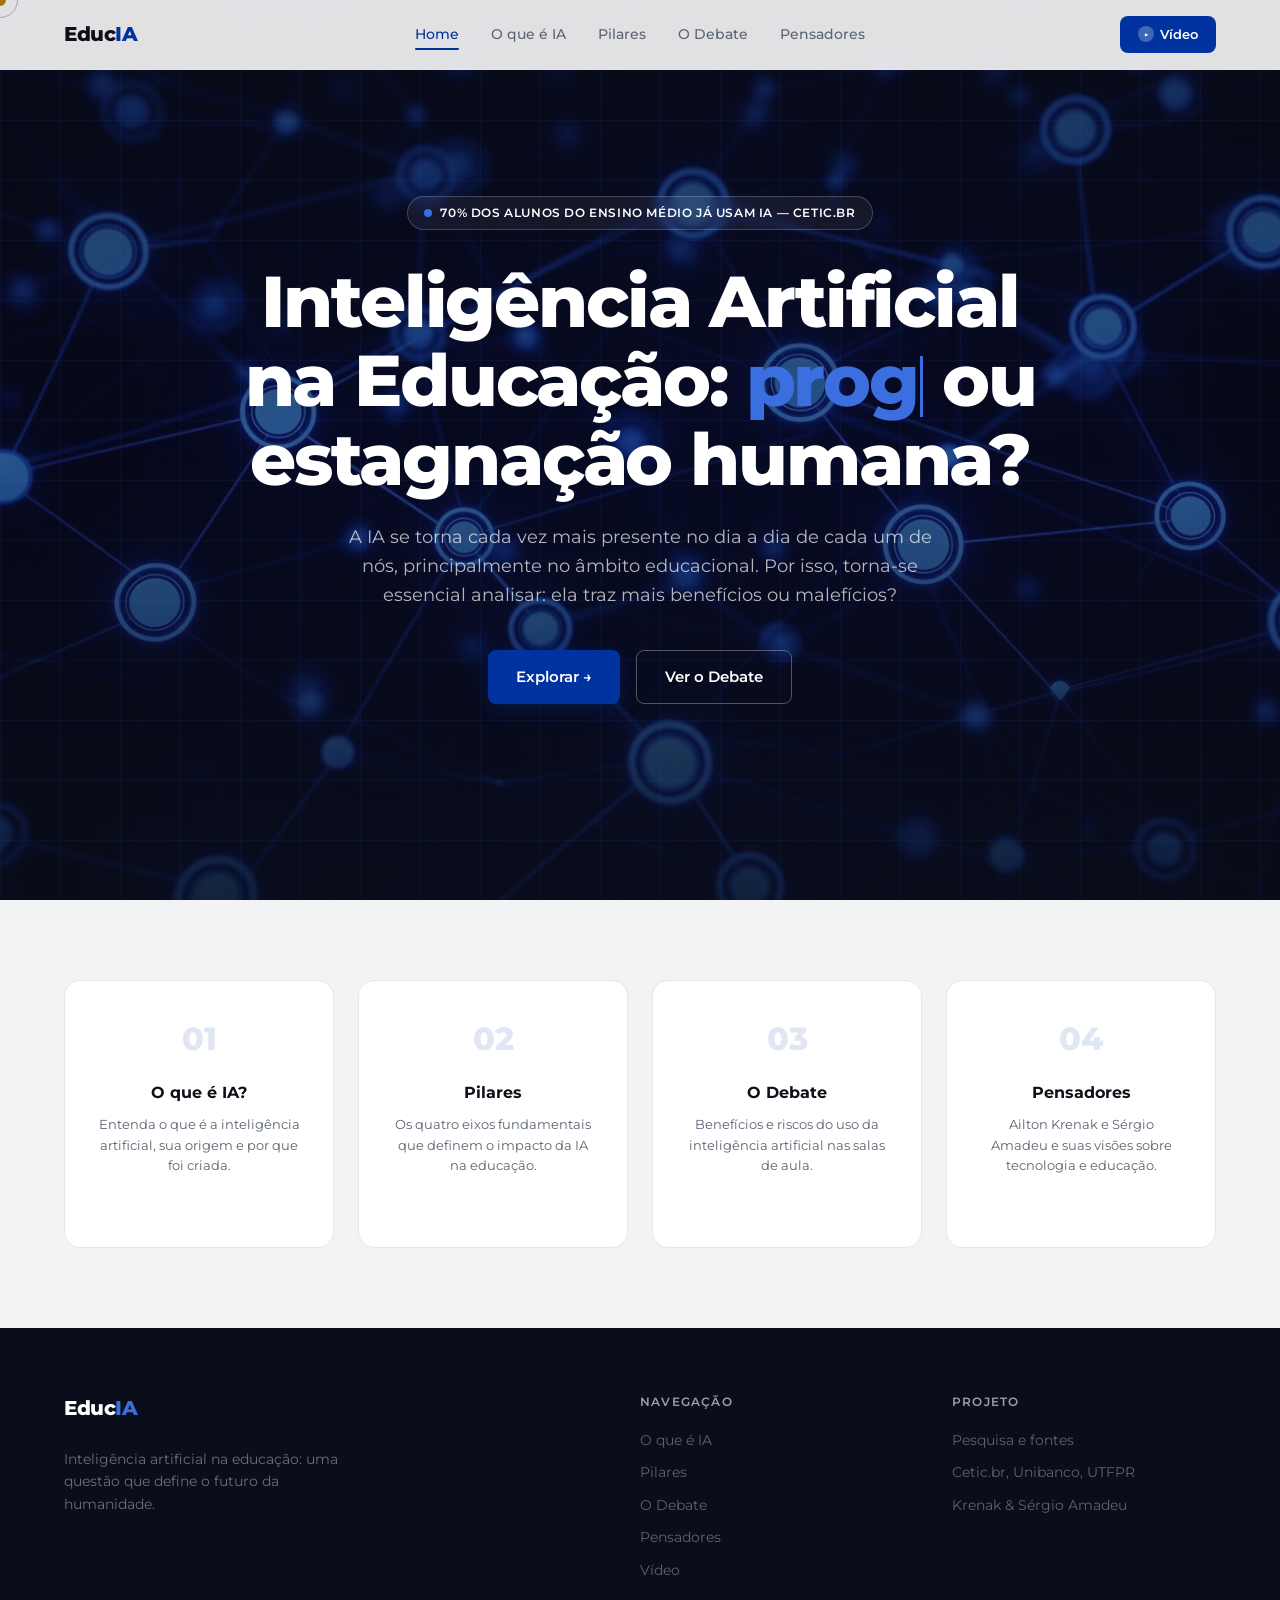
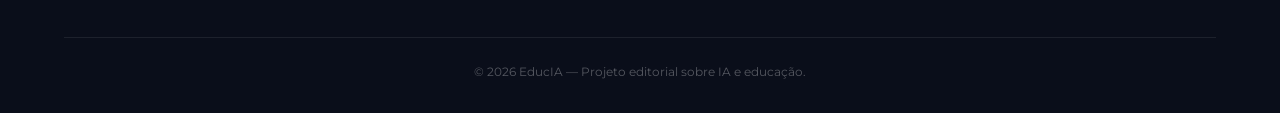
==== commit 6eb48d84: "Add files via upload" ====
--- a/index.html
+++ b/index.html
@@ -1,326 +1,135 @@
 <!DOCTYPE html>
 <html lang="pt-BR">
 <head>
-<meta charset="UTF-8" />
-<meta name="viewport" content="width=device-width, initial-scale=1.0" />
-<title>EducIA — Inteligência Artificial na Educação: progresso ou estagnação?</title>
-<meta name="description" content="Debate crítico sobre o uso da Inteligência Artificial na educação: benefícios, riscos e o futuro da aprendizagem humana." />
-<link href="https://fonts.googleapis.com/css2?family=Montserrat:wght@400;500;600;700;800&display=swap" rel="stylesheet">
+<meta charset="UTF-8"/><meta name="viewport" content="width=device-width,initial-scale=1.0"/>
+<title>EducIA — IA na Educação</title>
+<link rel="stylesheet" href="style.css">
 <style>
-  :root{
-    --cobalt:#0033A0;
-    --cobalt-light:#3B6FE0;
-    --bg:#FAFAFA;
-    --card:#FFFFFF;
-    --foreground:#0D1117;
-    --muted:#F1F3F5;
-    --muted-fg:#5A6472;
-    --border:#E5E7EB;
-    --destructive:#C0392B;
-    --deep-dark:#0A0E1A;
-  }
-  *{box-sizing:border-box;margin:0;padding:0}
-  html{scroll-behavior:smooth}
-  body{
-    font-family:'Montserrat',sans-serif;
-    background:var(--bg);
-    color:var(--foreground);
-    line-height:1.6;
-    -webkit-font-smoothing:antialiased;
-  }
-  .container{max-width:1200px;margin:0 auto;padding:0 24px}
-  a{color:inherit;text-decoration:none}
-  ul{list-style:none}
-
-  /* Navbar */
-  .nav{
-    position:fixed;top:0;left:0;right:0;z-index:50;
-    background:rgba(255,255,255,0.85);
-    backdrop-filter:blur(10px);
-    border-bottom:1px solid var(--border);
-  }
-  .nav-inner{display:flex;align-items:center;justify-content:space-between;padding:16px 24px;max-width:1200px;margin:0 auto}
-  .logo{font-weight:800;font-size:20px;letter-spacing:-0.02em}
-  .logo span{color:var(--cobalt)}
-  .nav-links{display:flex;gap:32px}
-  .nav-links a{font-size:14px;color:var(--muted-fg);font-weight:500;transition:color .2s}
-  .nav-links a:hover{color:var(--cobalt)}
-  @media(max-width:768px){.nav-links{display:none}}
-
-  /* Buttons */
-  .btn{display:inline-flex;align-items:center;gap:8px;padding:14px 28px;border-radius:8px;font-weight:600;font-size:15px;transition:all .2s;border:none;cursor:pointer}
-  .btn-primary{background:var(--cobalt);color:#fff}
-  .btn-primary:hover{background:var(--cobalt-light);transform:translateY(-1px)}
-  .btn-outline{background:transparent;color:#fff;border:1px solid rgba(255,255,255,0.3)}
-  .btn-outline:hover{background:rgba(255,255,255,0.1)}
-
-  /* Hero */
-  .hero{
-    position:relative;min-height:100vh;display:flex;align-items:center;justify-content:center;
-    overflow:hidden;text-align:center;color:#fff;
-  }
-  .hero-bg{position:absolute;inset:0;width:100%;height:100%;object-fit:cover;z-index:0}
-  .hero-overlay{position:absolute;inset:0;background:rgba(10,14,26,0.7);z-index:1}
+  .hero{position:relative;min-height:100vh;display:flex;align-items:center;justify-content:center;overflow:hidden;text-align:center;color:#fff}
+  .hero-bg{position:absolute;inset:0;width:100%;height:110%;object-fit:cover;z-index:0;animation:heroBgDrift 20s ease-in-out infinite alternate}
+  @keyframes heroBgDrift{from{transform:scale(1.05) translateY(0)}to{transform:scale(1.12) translateY(-3%)}}
+  .hero-overlay{position:absolute;inset:0;background:linear-gradient(180deg,rgba(10,14,26,.75) 0%,rgba(10,14,26,.5) 50%,rgba(10,14,26,.85) 100%);z-index:1}
+  .hero-grid{position:absolute;inset:0;z-index:1;background-image:linear-gradient(rgba(59,111,224,.07) 1px,transparent 1px),linear-gradient(90deg,rgba(59,111,224,.07) 1px,transparent 1px);background-size:60px 60px;animation:gridMove 8s linear infinite}
+  @keyframes gridMove{from{background-position:0 0}to{background-position:0 60px}}
+  .particles{position:absolute;inset:0;z-index:1;pointer-events:none;overflow:hidden}
+  .particle{position:absolute;border-radius:50%;background:rgba(59,111,224,.5);animation:floatUp linear infinite}
+  @keyframes floatUp{0%{transform:translateY(100vh) scale(0);opacity:0}10%{opacity:1}90%{opacity:.5}100%{transform:translateY(-100px) scale(1);opacity:0}}
   .hero-content{position:relative;z-index:2;max-width:900px;padding:0 24px}
-  .badge{display:inline-flex;align-items:center;gap:8px;padding:6px 16px;border-radius:999px;border:1px solid rgba(255,255,255,0.2);background:rgba(255,255,255,0.05);font-size:12px;font-weight:600;letter-spacing:0.05em;margin-bottom:32px}
-  .dot{width:8px;height:8px;border-radius:50%;background:var(--cobalt-light);animation:pulse 2s infinite}
-  @keyframes pulse{0%,100%{opacity:1}50%{opacity:0.4}}
-  .hero h1{font-size:clamp(36px,6vw,72px);font-weight:800;line-height:1.1;letter-spacing:-0.03em}
-  .hero h1 .accent{color:var(--cobalt-light)}
-  .hero p{margin-top:24px;font-size:18px;color:rgba(255,255,255,0.7);max-width:600px;margin-left:auto;margin-right:auto}
+  .hero-content>*{opacity:0;transform:translateY(30px)}
+  .hero-content.visible .badge{animation:fadeUp .7s .1s forwards}
+  .hero-content.visible h1{animation:fadeUp .7s .3s forwards}
+  .hero-content.visible .hero-sub{animation:fadeUp .7s .5s forwards}
+  .hero-content.visible .hero-actions{animation:fadeUp .7s .7s forwards}
+  @keyframes fadeUp{to{opacity:1;transform:translateY(0)}}
+  .badge{display:inline-flex;align-items:center;gap:8px;padding:6px 16px;border-radius:999px;border:1px solid rgba(255,255,255,.2);background:rgba(255,255,255,.06);font-size:12px;font-weight:600;letter-spacing:.05em;margin-bottom:32px;backdrop-filter:blur(6px)}
+  .dot{width:8px;height:8px;border-radius:50%;background:var(--cobalt-light);flex-shrink:0;animation:dotPulse 2s infinite}
+  @keyframes dotPulse{0%,100%{box-shadow:0 0 0 0 rgba(59,111,224,.7)}50%{box-shadow:0 0 0 6px rgba(59,111,224,0)}}
+  .hero h1{font-size:clamp(36px,6vw,72px);font-weight:800;line-height:1.1;letter-spacing:-.03em}
+  .typewriter-wrap{display:inline;color:var(--cobalt-light)}
+  #typewriter{display:inline}
+  .cursor-blink{display:inline-block;width:3px;height:.85em;background:var(--cobalt-light);margin-left:2px;vertical-align:middle;animation:blink .7s step-end infinite}
+  @keyframes blink{0%,100%{opacity:1}50%{opacity:0}}
+  .hero-sub{margin-top:24px;font-size:18px;color:rgba(255,255,255,.7);max-width:600px;margin-left:auto;margin-right:auto}
   .hero-actions{margin-top:40px;display:flex;gap:16px;justify-content:center;flex-wrap:wrap}
-
-  /* Sections */
-  section{padding:96px 0}
-  .eyebrow{font-size:12px;font-weight:700;letter-spacing:0.2em;text-transform:uppercase;color:var(--cobalt)}
-  h2{font-size:clamp(28px,4vw,40px);font-weight:700;letter-spacing:-0.02em;margin-top:12px;line-height:1.2}
-  .section-intro{max-width:640px;margin:0 auto 64px;text-align:center}
-  .section-intro p{margin-top:16px;color:var(--muted-fg)}
-
-  /* About */
-  .about{background:var(--muted)}
-  .about-grid{display:grid;grid-template-columns:1fr 1fr;gap:64px;align-items:center}
-  @media(max-width:900px){.about-grid{grid-template-columns:1fr}}
-  .about p{color:var(--muted-fg);margin-top:24px}
-  .about strong{color:var(--foreground)}
-  .stats{display:grid;grid-template-columns:repeat(3,1fr);gap:24px;margin-top:40px}
-  .stat-val{font-size:28px;font-weight:800;color:var(--cobalt)}
-  .stat-lbl{font-size:12px;color:var(--muted-fg);margin-top:4px}
-  .card{background:var(--card);border:1px solid var(--border);border-radius:16px;padding:32px}
-  .card h3{font-size:18px;margin-bottom:16px}
-  .card ul li{display:flex;gap:12px;margin-bottom:16px;font-size:14px}
-  .card ul li::before{content:"";width:6px;height:6px;border-radius:50%;background:var(--cobalt);margin-top:8px;flex-shrink:0}
-  .card ul li span{color:var(--muted-fg)}
-  .card ul li b{color:var(--foreground);font-weight:600}
-  .quote-card{background:var(--cobalt);color:#fff;border-radius:16px;padding:32px;margin-top:24px}
-  .quote-card p{font-style:italic;font-size:14px}
-  .quote-card .src{margin-top:16px;font-size:12px;opacity:0.7}
-
-  /* Pillars */
-  .pillars-grid{display:grid;grid-template-columns:repeat(4,1fr);gap:24px}
-  @media(max-width:900px){.pillars-grid{grid-template-columns:repeat(2,1fr)}}
-  @media(max-width:560px){.pillars-grid{grid-template-columns:1fr}}
-  .pillar{padding:32px;border-radius:16px;background:var(--card);border:1px solid var(--border);transition:all .3s}
-  .pillar:hover{border-color:var(--cobalt);transform:translateY(-4px);box-shadow:0 10px 30px rgba(0,51,160,0.08)}
-  .pillar-icon{width:48px;height:48px;border-radius:12px;background:rgba(0,51,160,0.1);display:flex;align-items:center;justify-content:center;margin-bottom:20px;color:var(--cobalt);font-size:22px;font-weight:700}
-  .pillar h3{font-size:16px;margin-bottom:12px}
-  .pillar p{font-size:14px;color:var(--muted-fg)}
-
-  /* Debate */
-  .debate-grid{display:grid;grid-template-columns:1fr 1fr;gap:32px;max-width:1000px;margin:0 auto}
-  @media(max-width:768px){.debate-grid{grid-template-columns:1fr}}
-  .debate-card{background:var(--card);border-radius:16px;padding:32px;border:1px solid var(--border)}
-  .debate-card.benefit{border-color:rgba(0,51,160,0.2)}
-  .debate-card.risk{border-color:rgba(192,57,43,0.2)}
-  .debate-head{display:flex;align-items:center;gap:12px;margin-bottom:24px}
-  .debate-icon{width:40px;height:40px;border-radius:50%;display:flex;align-items:center;justify-content:center;font-weight:700}
-  .benefit .debate-icon{background:rgba(0,51,160,0.1);color:var(--cobalt)}
-  .risk .debate-icon{background:rgba(192,57,43,0.1);color:var(--destructive)}
-  .debate-head h3{font-size:18px}
-  .debate-card ul li{display:flex;gap:12px;margin-bottom:16px;font-size:14px;color:var(--muted-fg)}
-  .debate-card ul li::before{content:"";width:6px;height:6px;border-radius:50%;margin-top:8px;flex-shrink:0}
-  .benefit ul li::before{background:var(--cobalt)}
-  .risk ul li::before{background:var(--destructive)}
-  .debate-quote{margin-top:24px;padding:16px;border-radius:12px;font-size:12px;color:var(--muted-fg);font-style:italic}
-  .benefit .debate-quote{background:rgba(0,51,160,0.05);border:1px solid rgba(0,51,160,0.1)}
-  .risk .debate-quote{background:rgba(192,57,43,0.05);border:1px solid rgba(192,57,43,0.1)}
-
-  /* Thinkers */
-  .thinkers{background:var(--muted)}
-  .thinkers-grid{display:grid;grid-template-columns:1fr 1fr;gap:32px;max-width:1000px;margin:0 auto}
-  @media(max-width:768px){.thinkers-grid{grid-template-columns:1fr}}
-  .thinker{background:var(--card);border:1px solid var(--border);border-radius:16px;padding:32px}
-  .thinker-head{display:flex;align-items:center;gap:16px;margin-bottom:24px}
-  .thinker-avatar{width:48px;height:48px;border-radius:50%;background:rgba(0,51,160,0.1);color:var(--cobalt);display:flex;align-items:center;justify-content:center;font-weight:700}
-  .thinker-name{font-size:18px;font-weight:700}
-  .thinker-role{font-size:12px;color:var(--muted-fg)}
-  .thinker p{font-size:14px;color:var(--muted-fg);margin-bottom:16px}
-  .thinker-idea{padding:16px;background:rgba(0,51,160,0.05);border:1px solid rgba(0,51,160,0.1);border-radius:12px;font-size:13px;font-weight:500}
-  .synthesis{margin-top:48px;max-width:760px;margin-left:auto;margin-right:auto;background:var(--cobalt);color:#fff;border-radius:16px;padding:32px;text-align:center;font-size:15px;line-height:1.7}
-
-  /* Footer */
-  footer{background:var(--foreground);color:#fff;padding:64px 0 32px}
-  .footer-grid{display:grid;grid-template-columns:2fr 1fr 1fr;gap:48px}
-  @media(max-width:768px){.footer-grid{grid-template-columns:1fr;gap:32px}}
-  footer p{color:rgba(255,255,255,0.5);font-size:14px;margin-top:16px;max-width:300px}
-  footer h4{font-size:12px;font-weight:600;text-transform:uppercase;letter-spacing:0.1em;color:rgba(255,255,255,0.7);margin-bottom:16px}
-  footer a{display:block;font-size:14px;color:rgba(255,255,255,0.4);margin-bottom:8px;transition:color .2s}
-  footer a:hover{color:#fff}
-  .footer-bottom{border-top:1px solid rgba(255,255,255,0.1);margin-top:48px;padding-top:24px;text-align:center;font-size:12px;color:rgba(255,255,255,0.4)}
+  /* cards de navegação */
+  .nav-cards{padding:80px 0;background:var(--muted)}
+  .nav-cards-grid{display:grid;grid-template-columns:repeat(4,1fr);gap:24px}
+  @media(max-width:900px){.nav-cards-grid{grid-template-columns:repeat(2,1fr)}}
+  @media(max-width:560px){.nav-cards-grid{grid-template-columns:1fr}}
+  .nav-card{display:block;background:var(--card);border:1px solid var(--border);border-radius:16px;padding:32px;transition:all .3s;text-align:center}
+  .nav-card:hover{border-color:var(--cobalt);transform:translateY(-6px);box-shadow:0 16px 40px rgba(0,51,160,.1)}
+  .nav-card-num{font-size:32px;font-weight:800;color:rgba(0,51,160,.12);margin-bottom:16px}
+  .nav-card:hover .nav-card-num{color:var(--cobalt)}
+  .nav-card h3{font-size:16px;font-weight:700;margin-bottom:8px;transition:color .3s}
+  .nav-card:hover h3{color:var(--cobalt)}
+  .nav-card p{font-size:13px;color:var(--muted-fg)}
+  .nav-card .arrow{display:inline-block;margin-top:16px;font-size:13px;color:var(--cobalt);font-weight:600;opacity:0;transform:translateX(-8px);transition:opacity .3s,transform .3s}
+  .nav-card:hover .arrow{opacity:1;transform:translateX(0)}
 </style>
 </head>
 <body>
-
-<nav class="nav">
+<div id="cursor"></div><div id="cursor-ring"></div><div id="progress-bar"></div>
+<nav class="nav" id="navbar">
   <div class="nav-inner">
-    <div class="logo">Educ<span>IA</span></div>
+    <a href="index.html" class="logo">Educ<span>IA</span></a>
     <div class="nav-links">
-      <a href="#sobre">Sobre</a>
-      <a href="#pilares">Pilares</a>
-      <a href="#debate">O Debate</a>
-      <a href="#pensadores">Pensadores</a>
-      <a href="#contato">Contato</a>
+      <a href="index.html" class="active">Home</a>
+      <a href="sobre.html">O que é IA</a>
+      <a href="pilares.html">Pilares</a>
+      <a href="debate.html">O Debate</a>
+      <a href="pensadores.html">Pensadores</a>
+    </div>
+    <div class="nav-right">
+      <a href="videos.html" class="nav-video-btn"><span class="play-icon">▶</span> Vídeo</a>
     </div>
   </div>
 </nav>
 
-<!-- HERO -->
 <section class="hero">
-  <img src="hero-bg.jpg" alt="" class="hero-bg" />
+  <img src="hero-bg.jpg" alt="" class="hero-bg"/>
   <div class="hero-overlay"></div>
-  <div class="hero-content">
+  <div class="hero-grid"></div>
+  <div class="particles" id="particles"></div>
+  <div class="hero-content" id="heroContent">
     <div class="badge"><span class="dot"></span> 70% DOS ALUNOS DO ENSINO MÉDIO JÁ USAM IA — CETIC.BR</div>
-    <h1>Inteligência Artificial na Educação: <span class="accent">progresso</span> ou estagnação humana?</h1>
-    <p>A IA se torna cada vez mais presente no dia a dia de cada um de nós, principalmente no âmbito educacional. Por isso, torna-se essencial analisar: ela traz mais benefícios ou malefícios? Existe uma forma de usá-la corretamente?</p>
+    <h1>Inteligência Artificial na Educação: <span class="typewriter-wrap"><span id="typewriter"></span><span class="cursor-blink"></span></span> ou estagnação humana?</h1>
+    <p class="hero-sub">A IA se torna cada vez mais presente no dia a dia de cada um de nós, principalmente no âmbito educacional. Por isso, torna-se essencial analisar: ela traz mais benefícios ou malefícios?</p>
     <div class="hero-actions">
-      <a href="#sobre" class="btn btn-primary">Explorar →</a>
-      <a href="#debate" class="btn btn-outline">Ver o Debate</a>
+      <a href="sobre.html" class="btn btn-primary">Explorar →</a>
+      <a href="debate.html" class="btn btn-outline">Ver o Debate</a>
     </div>
   </div>
 </section>
 
-<!-- SOBRE -->
-<section id="sobre" class="about">
+<section class="nav-cards">
   <div class="container">
-    <div class="about-grid">
-      <div>
-        <span class="eyebrow">O que é a IA?</span>
-        <h2>Uma tecnologia que simula a inteligência humana</h2>
-        <p>Surgida na década de 1950, a Inteligência Artificial não possui uma definição única ou definitiva. Porém, as tentativas de definição orbitam no conceito de que ela é uma tecnologia que permite que computadores e máquinas, através de algoritmos e grandes volumes de dados, realizem tarefas que antes exigiam inteligência humana.</p>
-        <p>Sua origem é marcada em 1956, quando ocorreu a <strong>Dartmouth College Conference</strong>, uma conferência dedicada ao estudo e exploração da área. Dentre os pesquisadores envolvidos estão John McCarthy, Marvin Minsky, Allan Newell e Herbert Simon.</p>
-        <div class="stats">
-          <div><div class="stat-val">1956</div><div class="stat-lbl">Ano da criação formal</div></div>
-          <div><div class="stat-val">70%</div><div class="stat-lbl">dos alunos do EM usam IA</div></div>
-          <div><div class="stat-val">80%+</div><div class="stat-lbl">dos professores veem benefícios</div></div>
-        </div>
-      </div>
-      <div>
-        <div class="card">
-          <h3>Por que a IA foi criada?</h3>
-          <ul>
-            <li><span><b>Automação:</b> À medida que a indústria crescia, tarefas repetitivas se tornavam um obstáculo. A automação aumentou a eficiência, liberando humanos para tarefas mais criativas.</span></li>
-            <li><span><b>Busca por Conhecimento:</b> Com a IA, tornou-se possível testar hipóteses de forma mais rápida e eficaz, expandindo nossa compreensão de mundo.</span></li>
-            <li><span><b>Tomada de Decisão:</b> Sistemas de IA analisam grandes conjuntos de dados rapidamente, trazendo conhecimentos valiosos que humanos poderiam ignorar.</span></li>
-          </ul>
-        </div>
-        <div class="quote-card">
-          <p>"A IA foi criada pois, a princípio, facilitaria a vida dos humanos e teria utilidade em diversas áreas. Entretanto, com o surgimento dessa tecnologia não surgiram somente benefícios, mas malefícios também."</p>
-          <div class="src">— Reflexão do projeto EducIA</div>
-        </div>
-      </div>
+    <div class="nav-cards-grid stagger">
+      <a href="sobre.html" class="nav-card">
+        <div class="nav-card-num">01</div>
+        <h3>O que é IA?</h3>
+        <p>Entenda o que é a inteligência artificial, sua origem e por que foi criada.</p>
+        <div class="arrow">Explorar →</div>
+      </a>
+      <a href="pilares.html" class="nav-card">
+        <div class="nav-card-num">02</div>
+        <h3>Pilares</h3>
+        <p>Os quatro eixos fundamentais que definem o impacto da IA na educação.</p>
+        <div class="arrow">Explorar →</div>
+      </a>
+      <a href="debate.html" class="nav-card">
+        <div class="nav-card-num">03</div>
+        <h3>O Debate</h3>
+        <p>Benefícios e riscos do uso da inteligência artificial nas salas de aula.</p>
+        <div class="arrow">Explorar →</div>
+      </a>
+      <a href="pensadores.html" class="nav-card">
+        <div class="nav-card-num">04</div>
+        <h3>Pensadores</h3>
+        <p>Ailton Krenak e Sérgio Amadeu e suas visões sobre tecnologia e educação.</p>
+        <div class="arrow">Explorar →</div>
+      </a>
     </div>
   </div>
 </section>
 
-<!-- PILARES -->
-<section id="pilares">
-  <div class="container">
-    <div class="section-intro">
-      <span class="eyebrow">Eixos de Análise</span>
-      <h2>Os pilares do debate</h2>
-      <p>Quatro dimensões fundamentais para entender como a inteligência artificial está impactando a educação brasileira e mundial.</p>
-    </div>
-    <div class="pillars-grid">
-      <div class="pillar"><div class="pillar-icon">01</div><h3>Aprendizagem Personalizada</h3><p>De acordo com o Instituto Unibanco, o uso das IAs oferece a possibilidade de uma aprendizagem mais personalizada, flexível, inclusiva e envolvente para os alunos.</p></div>
-      <div class="pillar"><div class="pillar-icon">02</div><h3>Impacto no Ensino</h3><p>Cerca de 20% a 40% das horas trabalhadas pelos professores (aprox. 12 horas) são gastas com atividades que poderiam ser substituídas por inteligências artificiais.</p></div>
-      <div class="pillar"><div class="pillar-icon">03</div><h3>Ética & Uso Responsável</h3><p>As ferramentas de IA fornecem informações não apenas sobre o que está sendo aprendido, mas também como está sendo aprendido e como os alunos estão se sentindo.</p></div>
-      <div class="pillar"><div class="pillar-icon">04</div><h3>O Papel Humano</h3><p>Mais de 80% dos professores reconhecem benefícios no uso da IA, mas parte alerta para a redução da capacidade humana ao realizar atividades de pensamento profundo.</p></div>
-    </div>
-  </div>
-</section>
-
-<!-- DEBATE -->
-<section id="debate">
-  <div class="container">
-    <div class="section-intro">
-      <span class="eyebrow">O Grande Debate</span>
-      <h2>Progresso ou estagnação humana?</h2>
-      <p>O uso da IA na educação pode ser tanto positivo quanto negativo. Se mal utilizada, pode trazer impactos sérios ao aprendizado.</p>
-    </div>
-    <div class="debate-grid">
-      <div class="debate-card benefit">
-        <div class="debate-head"><div class="debate-icon">✓</div><h3>Benefícios da IA na educação</h3></div>
-        <ul>
-          <li>Aprendizagem mais personalizada, flexível e inclusiva para cada aluno</li>
-          <li>Redução de 20% a 40% da carga administrativa dos professores</li>
-          <li>Feedback sobre como o aluno está aprendendo e se sentindo</li>
-          <li>Criação de materiais interativos e planejamento de aulas mais eficiente</li>
-          <li>Acesso democratizado a conteúdo educacional de qualidade</li>
-        </ul>
-        <div class="debate-quote">Pesquisa do Instituto Significare e UTFPR: mais de 80% dos professores reconheceram benefícios no uso da IA, principalmente no planejamento de aulas.</div>
-      </div>
-      <div class="debate-card risk">
-        <div class="debate-head"><div class="debate-icon">×</div><h3>Riscos e malefícios</h3></div>
-        <ul>
-          <li>Redução da capacidade de pensamento profundo e crítico</li>
-          <li>Menor desenvolvimento de habilidades cognitivas: memória, atenção, leitura e escrita</li>
-          <li>Dependência tecnológica e perda de autonomia intelectual</li>
-          <li>Vieses algorítmicos que podem reforçar desigualdades sociais</li>
-          <li>Privacidade e uso indevido de dados de crianças e adolescentes</li>
-        </ul>
-        <div class="debate-quote">"Os alunos desenvolvem menos suas habilidades cognitivas que envolvem a memória, atenção, leitura e escrita." — Profª Ana Paula Ubatuba, UFF (2025)</div>
-      </div>
-    </div>
-  </div>
-</section>
-
-<!-- PENSADORES -->
-<section id="pensadores" class="thinkers">
-  <div class="container">
-    <div class="section-intro">
-      <span class="eyebrow">Pensadores</span>
-      <h2>Vozes que inspiram o debate</h2>
-      <p>Dois pensadores brasileiros que nos ajudam a refletir criticamente sobre tecnologia, educação e o futuro da humanidade.</p>
-    </div>
-    <div class="thinkers-grid">
-      <div class="thinker">
-        <div class="thinker-head">
-          <div class="thinker-avatar">AK</div>
-          <div><div class="thinker-name">Ailton Krenak</div><div class="thinker-role">Líder indígena e filósofo</div></div>
-        </div>
-        <p>Critica o modelo de progresso da modernidade. Defende que a educação deve fortalecer o pertencimento à Terra, a preservação da vida e os vínculos comunitários. Para Krenak, tecnologias e inovações só fazem sentido se respeitarem a vida e os modos de existir das pessoas e da natureza.</p>
-        <div class="thinker-idea">Propõe imaginar futuros possíveis centrados na sustentabilidade, na diversidade cultural e na continuidade da vida — e não apenas no crescimento ou eficiência.</div>
-      </div>
-      <div class="thinker">
-        <div class="thinker-head">
-          <div class="thinker-avatar">SA</div>
-          <div><div class="thinker-name">Sérgio Amadeu</div><div class="thinker-role">Sociólogo e pesquisador de tecnologia</div></div>
-        </div>
-        <p>Alerta que a tecnologia não é neutra: plataformas digitais e IA podem explorar dados, controlar comportamentos e reproduzir desigualdades. Na educação, defende o ensino da alfabetização tecnológica crítica.</p>
-        <div class="thinker-idea">Estudantes devem entender e questionar como a tecnologia influencia a sociedade, a política e a própria vida cotidiana.</div>
-      </div>
-    </div>
-    <div class="synthesis">
-      Krenak e Amadeu se encontram na crítica ao modelo dominante de progresso. Ambos mostram que inovações podem se tornar formas de exploração — Krenak aponta o extrativismo da natureza, enquanto Amadeu aponta o extrativismo de dados. Juntos, oferecem uma visão em que <strong>a IA e a educação devem estar a serviço das pessoas e do planeta</strong>, e não apenas do lucro ou da eficiência.
-    </div>
-  </div>
-</section>
-
-<!-- FOOTER -->
 <footer id="contato">
   <div class="container">
     <div class="footer-grid">
-      <div>
-        <div class="logo" style="color:#fff">Educ<span style="color:var(--cobalt-light)">IA</span></div>
-        <p>Inteligência artificial na educação: uma questão que define o futuro da humanidade.</p>
-      </div>
-      <div>
-        <h4>Navegação</h4>
-        <a href="#sobre">Sobre</a>
-        <a href="#pilares">Pilares</a>
-        <a href="#debate">O Debate</a>
-        <a href="#contato">Contato</a>
-      </div>
-      <div>
-        <h4>Projeto</h4>
-        <a href="#">Pesquisa e fontes</a>
-        <a href="#">Cetic.br, Unibanco, UTFPR</a>
-        <a href="#">Krenak & Sérgio Amadeu</a>
-      </div>
+      <div><a href="index.html" class="logo" style="color:#fff">Educ<span style="color:var(--cobalt-light)">IA</span></a><p>Inteligência artificial na educação: uma questão que define o futuro da humanidade.</p></div>
+      <div><h4>Navegação</h4><a href="sobre.html">O que é IA</a><br><a href="pilares.html">Pilares</a><br><a href="debate.html">O Debate</a><br><a href="pensadores.html">Pensadores</a><br><a href="videos.html">Vídeo</a></div>
+      <div><h4>Projeto</h4><a href="#">Pesquisa e fontes</a><br><a href="#">Cetic.br, Unibanco, UTFPR</a><br><a href="#">Krenak &amp; Sérgio Amadeu</a></div>
     </div>
     <div class="footer-bottom">© 2026 EducIA — Projeto editorial sobre IA e educação.</div>
   </div>
 </footer>
-
-</body>
-</html>
+<script src="script.js"></script>
+<script>
+window.addEventListener('load',()=>document.getElementById('heroContent').classList.add('visible'));
+const pc=document.getElementById('particles');
+for(let i=0;i<22;i++){const p=document.createElement('div');p.className='particle';const s=Math.random()*4+2;p.style.cssText=`width:${s}px;height:${s}px;left:${Math.random()*100}%;animation-duration:${Math.random()*10+8}s;animation-delay:${Math.random()*8}s;opacity:${Math.random()*.4+.15}`;pc.appendChild(p)}
+const words=['progresso','inovação','o futuro','a solução?'];let wi=0,ci=0,deleting=false;
+const tw=document.getElementById('typewriter');
+function type(){const word=words[wi];if(!deleting){tw.textContent=word.slice(0,++ci);if(ci===word.length){deleting=true;setTimeout(type,1800);return}}else{tw.textContent=word.slice(0,--ci);if(ci===0){deleting=false;wi=(wi+1)%words.length}}setTimeout(type,deleting?60:100)}
+setTimeout(type,1200);
+</script>
+</body></html>
--- a/style.css
+++ b/style.css
@@ -0,0 +1,82 @@
+@import url('https://fonts.googleapis.com/css2?family=Montserrat:wght@400;500;600;700;800&display=swap');
+:root{--cobalt:#0033A0;--cobalt-light:#3B6FE0;--bg:#FAFAFA;--card:#FFFFFF;--foreground:#0D1117;--muted:#F1F3F5;--muted-fg:#5A6472;--border:#E5E7EB;--destructive:#C0392B;--deep-dark:#0A0E1A}
+*{box-sizing:border-box;margin:0;padding:0}
+html{scroll-behavior:smooth}
+body{font-family:'Montserrat',sans-serif;background:var(--bg);color:var(--foreground);line-height:1.6;-webkit-font-smoothing:antialiased;overflow-x:hidden;cursor:none}
+#cursor{position:fixed;width:12px;height:12px;border-radius:50%;background:var(--cobalt-light);pointer-events:none;z-index:9999;transform:translate(-50%,-50%);transition:transform .1s,width .2s,height .2s;mix-blend-mode:difference}
+#cursor-ring{position:fixed;width:36px;height:36px;border-radius:50%;border:1.5px solid var(--cobalt-light);pointer-events:none;z-index:9998;transform:translate(-50%,-50%);transition:left .12s ease-out,top .12s ease-out;opacity:0.5}
+.container{max-width:1200px;margin:0 auto;padding:0 24px}
+a{color:inherit;text-decoration:none;cursor:none}
+ul{list-style:none}
+/* Navbar */
+.nav{position:fixed;top:0;left:0;right:0;z-index:50;background:rgba(255,255,255,0.88);backdrop-filter:blur(12px);border-bottom:1px solid var(--border);transition:box-shadow .3s}
+.nav.scrolled{box-shadow:0 4px 24px rgba(0,0,0,0.08)}
+.nav-inner{display:grid;grid-template-columns:1fr auto 1fr;align-items:center;padding:16px 24px;max-width:1200px;margin:0 auto}
+.logo{font-weight:800;font-size:20px;letter-spacing:-0.02em;display:inline-block}
+.logo span{color:var(--cobalt)}
+.logo:hover{animation:glitch .4s steps(1) forwards}
+@keyframes glitch{0%{text-shadow:none}20%{text-shadow:-2px 0 #ff003c,2px 0 #00ffcc;letter-spacing:0.05em}40%{text-shadow:2px 0 #ff003c,-2px 0 #00ffcc;letter-spacing:-0.05em}60%{text-shadow:-1px 0 #ff003c,1px 0 #00ffcc}80%{text-shadow:1px 0 #ff003c,-1px 0 #00ffcc}100%{text-shadow:none}}
+.nav-links{display:flex;gap:32px;justify-content:center}
+.nav-right{display:flex;justify-content:flex-end}
+.nav-links a{font-size:14px;color:var(--muted-fg);font-weight:500;position:relative;transition:color .2s}
+.nav-links a::after{content:'';position:absolute;bottom:-4px;left:0;width:0;height:2px;background:var(--cobalt);border-radius:2px;transition:width .3s}
+.nav-links a:hover,.nav-links a.active{color:var(--cobalt)}
+.nav-links a:hover::after,.nav-links a.active::after{width:100%}
+.nav-video-btn{display:inline-flex;align-items:center;gap:6px;padding:8px 18px;border-radius:8px;background:var(--cobalt);color:#fff;font-size:13px;font-weight:600;transition:all .25s}
+.nav-video-btn:hover,.nav-video-btn.active{background:var(--cobalt-light);box-shadow:0 4px 16px rgba(0,51,160,0.3)}
+.nav-video-btn .play-icon{width:16px;height:16px;border-radius:50%;background:rgba(255,255,255,0.25);display:flex;align-items:center;justify-content:center;font-size:8px}
+@media(max-width:768px){.nav-links{gap:12px;flex-wrap:wrap}.nav-links a{font-size:11px}.nav-inner{grid-template-columns:1fr;gap:10px;padding:12px 16px}.nav-right{justify-content:center}}
+/* Buttons */
+.btn{display:inline-flex;align-items:center;gap:8px;padding:14px 28px;border-radius:8px;font-weight:600;font-size:15px;transition:all .25s;border:none;cursor:none;position:relative;overflow:hidden}
+.btn::before{content:'';position:absolute;inset:0;background:linear-gradient(120deg,transparent 30%,rgba(255,255,255,0.2),transparent 70%);transform:translateX(-100%);transition:transform .5s}
+.btn:hover::before{transform:translateX(100%)}
+.btn-primary{background:var(--cobalt);color:#fff;box-shadow:0 4px 20px rgba(0,51,160,0.3)}
+.btn-primary:hover{background:var(--cobalt-light);transform:translateY(-2px);box-shadow:0 8px 28px rgba(0,51,160,0.4)}
+.btn-outline{background:transparent;color:#fff;border:1px solid rgba(255,255,255,0.3)}
+.btn-outline:hover{background:rgba(255,255,255,0.12);transform:translateY(-2px)}
+/* Page header (for inner pages) */
+.page-hero{padding:160px 0 80px;background:var(--deep-dark);color:#fff;text-align:center;position:relative;overflow:hidden}
+.page-hero::before{content:'';position:absolute;inset:0;background-image:linear-gradient(rgba(59,111,224,0.07) 1px,transparent 1px),linear-gradient(90deg,rgba(59,111,224,0.07) 1px,transparent 1px);background-size:60px 60px;animation:gridMove 8s linear infinite}
+@keyframes gridMove{from{background-position:0 0}to{background-position:0 60px}}
+.page-hero-content{position:relative;z-index:1}
+.page-hero .eyebrow{color:var(--cobalt-light)}
+.page-hero h1{font-size:clamp(32px,5vw,56px);font-weight:800;letter-spacing:-0.03em;margin-top:12px;opacity:0;transform:translateY(24px);animation:fadeUp .7s .2s forwards}
+.page-hero p{margin-top:16px;font-size:18px;color:rgba(255,255,255,0.6);max-width:600px;margin-left:auto;margin-right:auto;opacity:0;transform:translateY(24px);animation:fadeUp .7s .4s forwards}
+@keyframes fadeUp{to{opacity:1;transform:translateY(0)}}
+/* Sections */
+.section{padding:96px 0}
+.eyebrow{font-size:12px;font-weight:700;letter-spacing:0.2em;text-transform:uppercase;color:var(--cobalt);display:inline-block}
+h2{font-size:clamp(28px,4vw,40px);font-weight:700;letter-spacing:-0.02em;margin-top:12px;line-height:1.2}
+.section-intro{max-width:640px;margin:0 auto 64px;text-align:center}
+.section-intro p{margin-top:16px;color:var(--muted-fg)}
+/* Cards */
+.card{background:var(--card);border:1px solid var(--border);border-radius:16px;padding:32px;transition:box-shadow .3s,transform .3s}
+.card:hover{box-shadow:0 8px 32px rgba(0,51,160,0.08);transform:translateY(-2px)}
+.card h3{font-size:18px;margin-bottom:16px}
+.card ul li{display:flex;gap:12px;margin-bottom:16px;font-size:14px}
+.card ul li::before{content:"";width:6px;height:6px;border-radius:50%;background:var(--cobalt);margin-top:8px;flex-shrink:0}
+.card ul li span{color:var(--muted-fg)}
+.card ul li b{color:var(--foreground);font-weight:600}
+/* Reveal animations */
+.reveal{opacity:0;transform:translateY(40px);transition:opacity .7s ease,transform .7s ease}
+.reveal.visible{opacity:1;transform:translateY(0)}
+.reveal-left{opacity:0;transform:translateX(-40px);transition:opacity .7s ease,transform .7s ease}
+.reveal-left.visible{opacity:1;transform:translateX(0)}
+.reveal-right{opacity:0;transform:translateX(40px);transition:opacity .7s ease,transform .7s ease}
+.reveal-right.visible{opacity:1;transform:translateX(0)}
+.stagger>*{opacity:0;transform:translateY(30px);transition:opacity .6s ease,transform .6s ease}
+.stagger.visible>*:nth-child(1){opacity:1;transform:none;transition-delay:.05s}
+.stagger.visible>*:nth-child(2){opacity:1;transform:none;transition-delay:.15s}
+.stagger.visible>*:nth-child(3){opacity:1;transform:none;transition-delay:.25s}
+.stagger.visible>*:nth-child(4){opacity:1;transform:none;transition-delay:.35s}
+/* Progress bar */
+#progress-bar{position:fixed;top:0;left:0;height:3px;width:0%;background:linear-gradient(90deg,var(--cobalt),var(--cobalt-light),#00c6ff);z-index:100;transition:width .1s;box-shadow:0 0 10px rgba(59,111,224,0.7)}
+/* Footer */
+footer{background:var(--deep-dark);color:#fff;padding:64px 0 32px}
+.footer-grid{display:grid;grid-template-columns:2fr 1fr 1fr;gap:48px}
+@media(max-width:768px){.footer-grid{grid-template-columns:1fr;gap:32px}}
+footer p{color:rgba(255,255,255,0.4);font-size:14px;margin-top:16px;max-width:300px}
+footer h4{font-size:12px;font-weight:600;text-transform:uppercase;letter-spacing:0.1em;color:rgba(255,255,255,0.6);margin-bottom:16px}
+footer a{display:inline-block;font-size:14px;color:rgba(255,255,255,0.35);margin-bottom:8px;transition:color .2s,transform .2s}
+footer a:hover{color:#fff;transform:translateX(4px)}
+.footer-bottom{border-top:1px solid rgba(255,255,255,0.08);margin-top:48px;padding-top:24px;text-align:center;font-size:12px;color:rgba(255,255,255,0.3)}
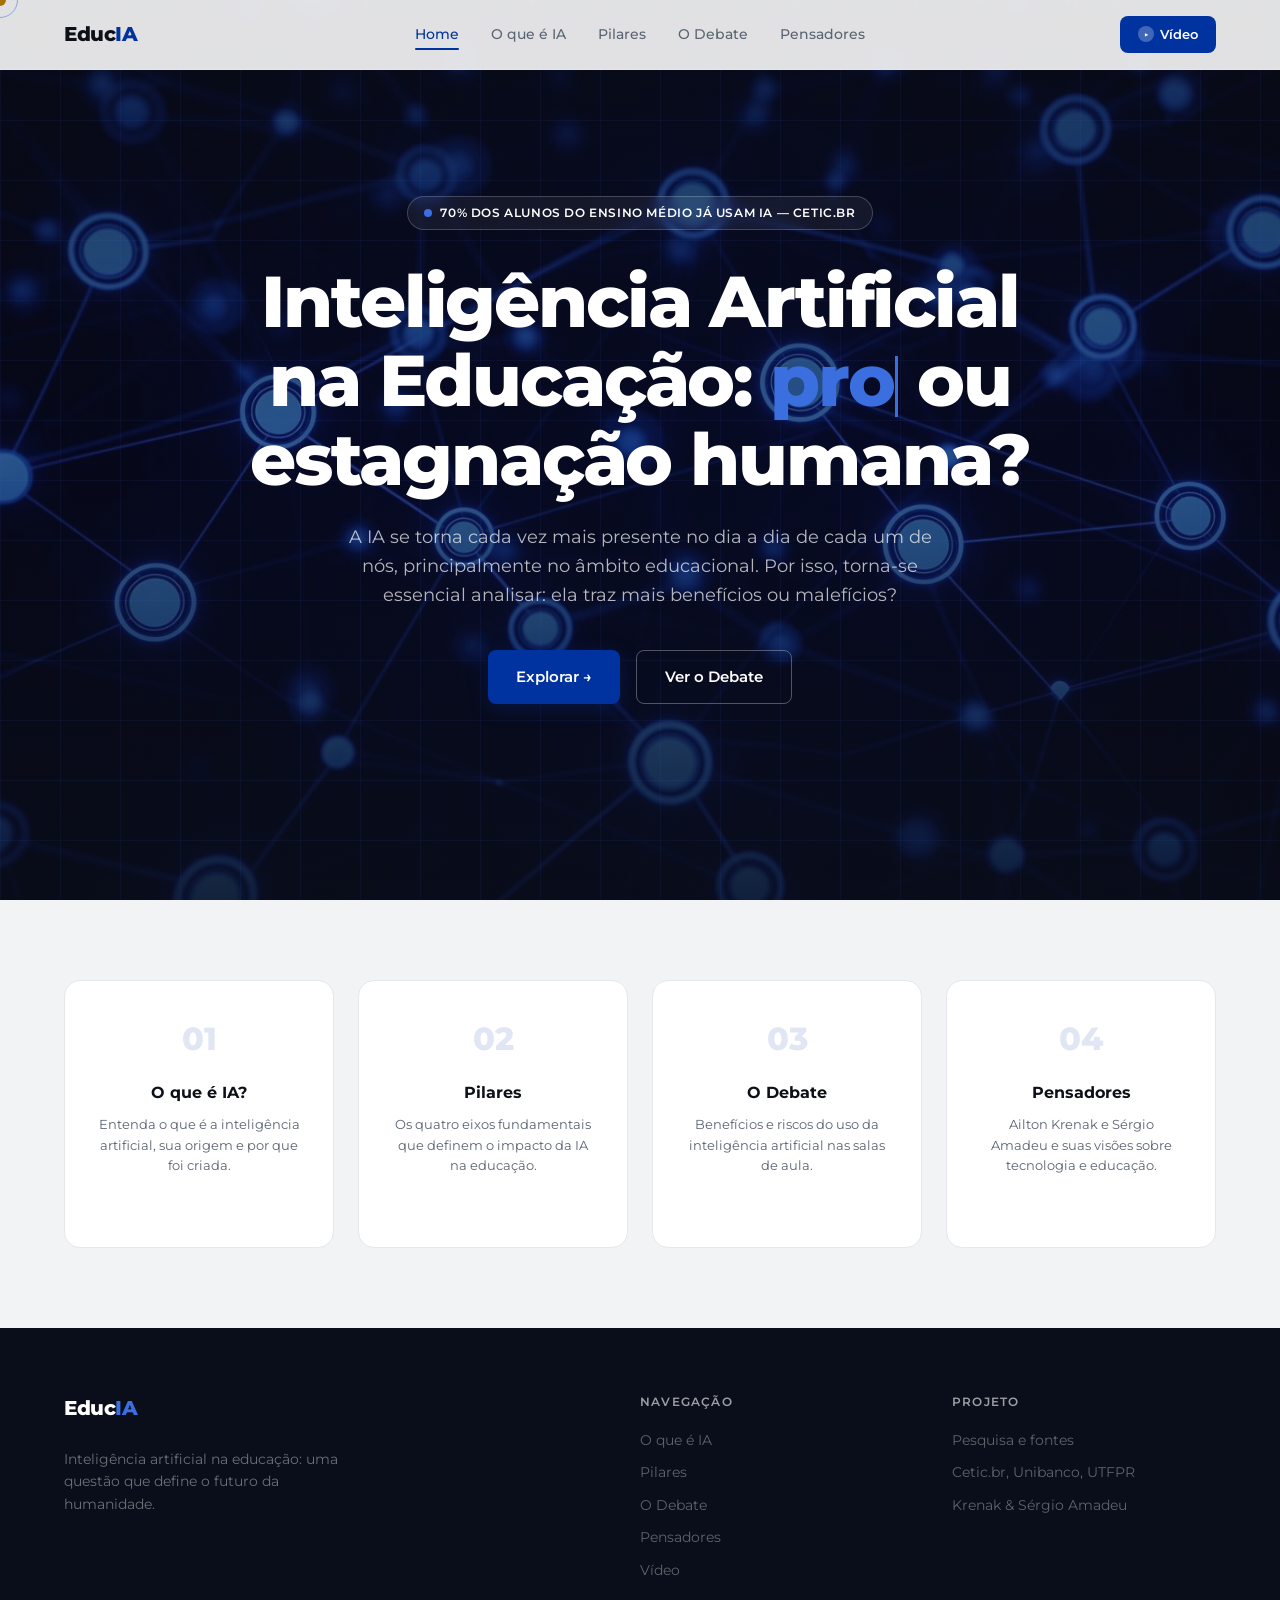
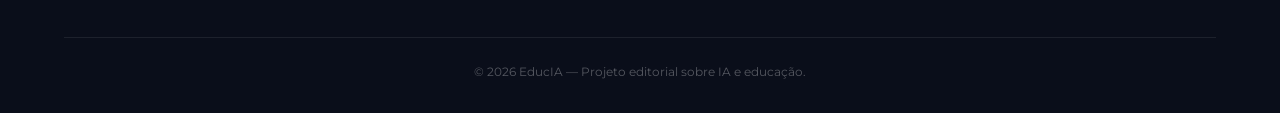
==== commit 219d774a: "Add files via upload" ====
--- a/index.html
+++ b/index.html
@@ -53,7 +53,7 @@
   <div class="nav-inner">
     <a href="index.html" class="logo">Educ<span>IA</span></a>
     <div class="nav-links">
-      <a href="index.html" class="active">Home</a>
+      <a href="index.html">Home</a>
       <a href="sobre.html">O que é IA</a>
       <a href="pilares.html">Pilares</a>
       <a href="debate.html">O Debate</a>
--- a/style.css
+++ b/style.css
@@ -80,3 +80,45 @@
 footer a{display:inline-block;font-size:14px;color:rgba(255,255,255,0.35);margin-bottom:8px;transition:color .2s,transform .2s}
 footer a:hover{color:#fff;transform:translateX(4px)}
 .footer-bottom{border-top:1px solid rgba(255,255,255,0.08);margin-top:48px;padding-top:24px;text-align:center;font-size:12px;color:rgba(255,255,255,0.3)}
+
+
+
+
+
+/* ── Page Transitions ── */
+#pt-overlay{
+  position:fixed;inset:0;z-index:9000;pointer-events:none;
+  opacity:0;transition:opacity .35s ease;
+}
+#pt-overlay.active{opacity:1}
+
+/* Scan escuro — debate e videos */
+#pt-scan{
+  position:fixed;top:-4px;left:0;right:0;height:4px;z-index:9001;
+  background:linear-gradient(90deg,transparent,var(--cobalt-light),#00c6ff,var(--cobalt-light),transparent);
+  box-shadow:0 0 20px rgba(0,198,255,0.8);
+  pointer-events:none;opacity:0;
+  transition:opacity .2s;
+}
+#pt-scan.active{opacity:1;animation:scanDown .5s cubic-bezier(.4,0,.2,1) forwards}
+@keyframes scanDown{0%{top:-4px}100%{top:100%}}
+
+/* Scan claro — index, sobre, pilares, pensadores */
+#pt-scan-light{
+  position:fixed;top:-4px;left:0;right:0;height:3px;z-index:9001;
+  background:linear-gradient(90deg,transparent,var(--cobalt),var(--cobalt-light),var(--cobalt),transparent);
+  box-shadow:0 0 12px rgba(0,51,160,0.4);
+  pointer-events:none;opacity:0;
+  transition:opacity .2s;
+}
+#pt-scan-light.active{opacity:1;animation:scanDownLight .5s cubic-bezier(.4,0,.2,1) forwards}
+@keyframes scanDownLight{0%{top:-4px}100%{top:100%}}
+
+body{
+  opacity:0;
+  animation:pageFadeIn .5s cubic-bezier(.4,0,.2,1) .05s forwards;
+}
+@keyframes pageFadeIn{
+  from{opacity:0;transform:translateY(8px)}
+  to{opacity:1;transform:translateY(0)}
+}
